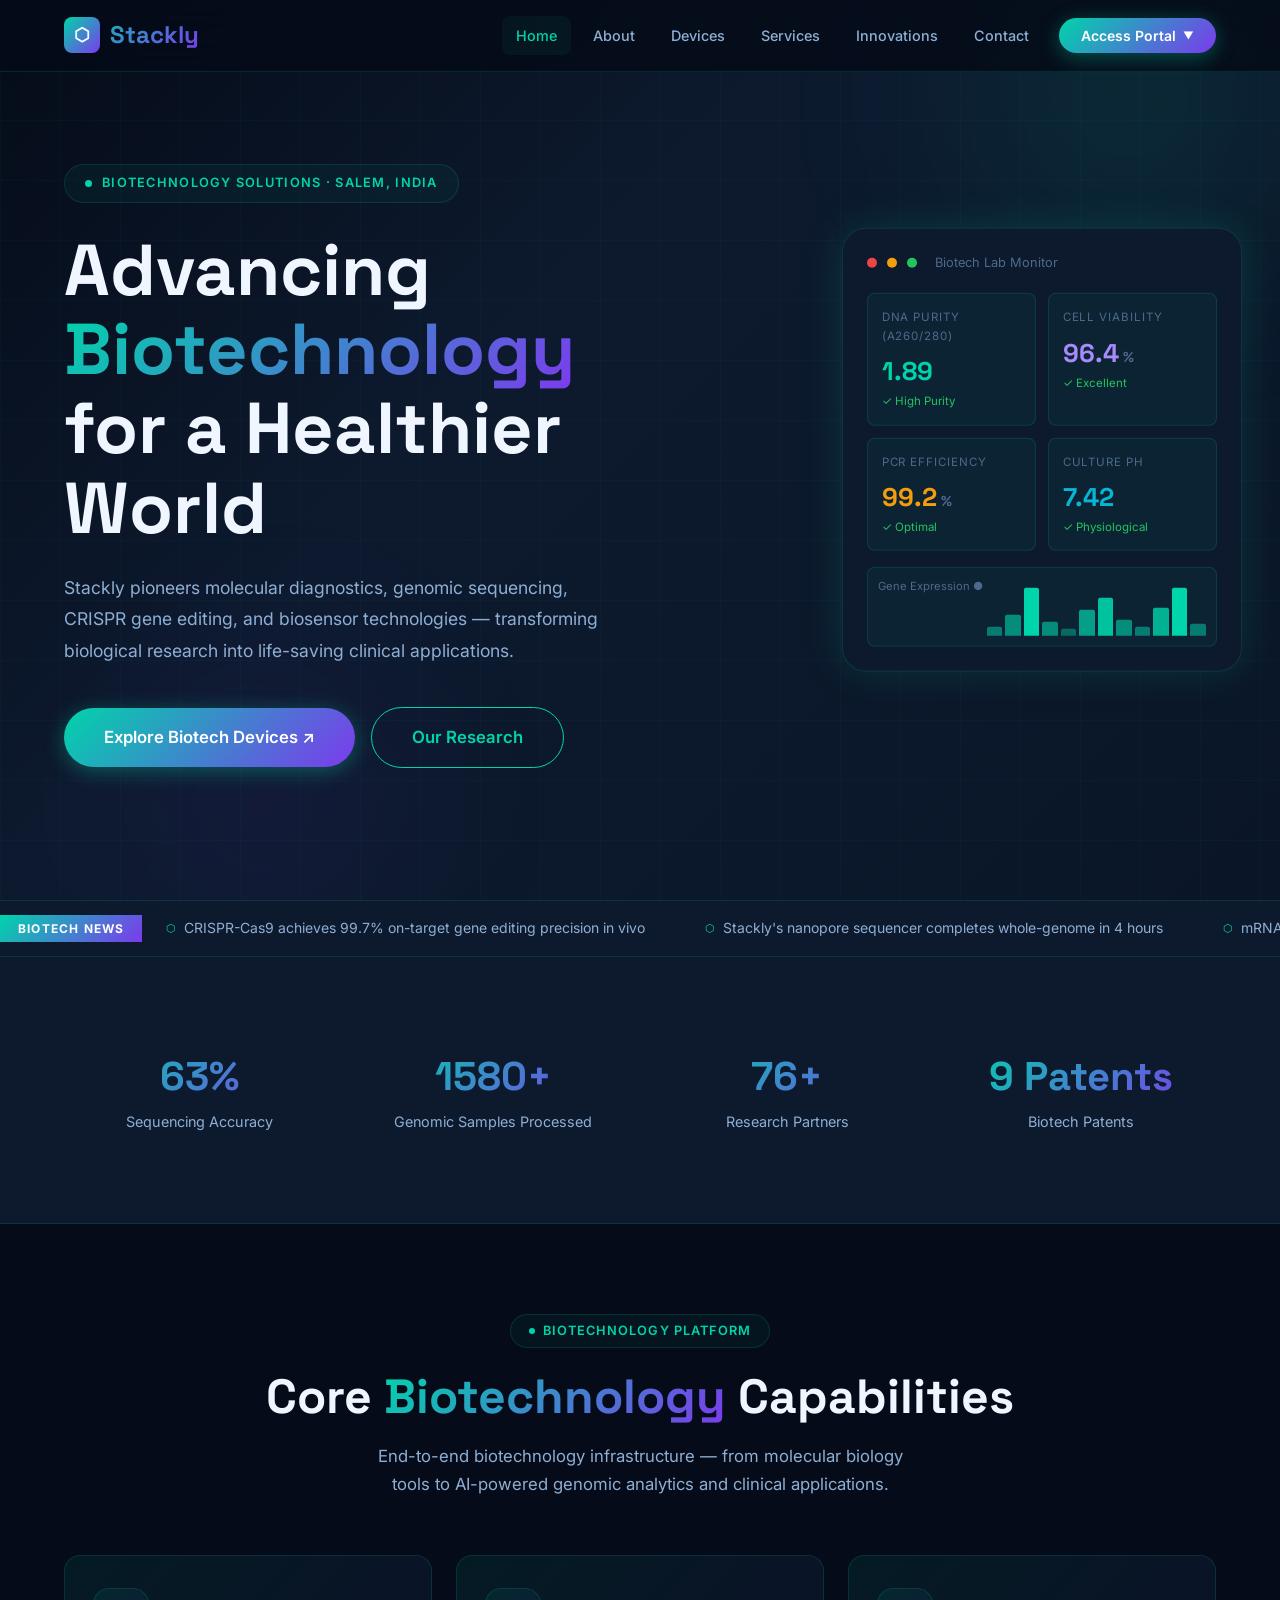
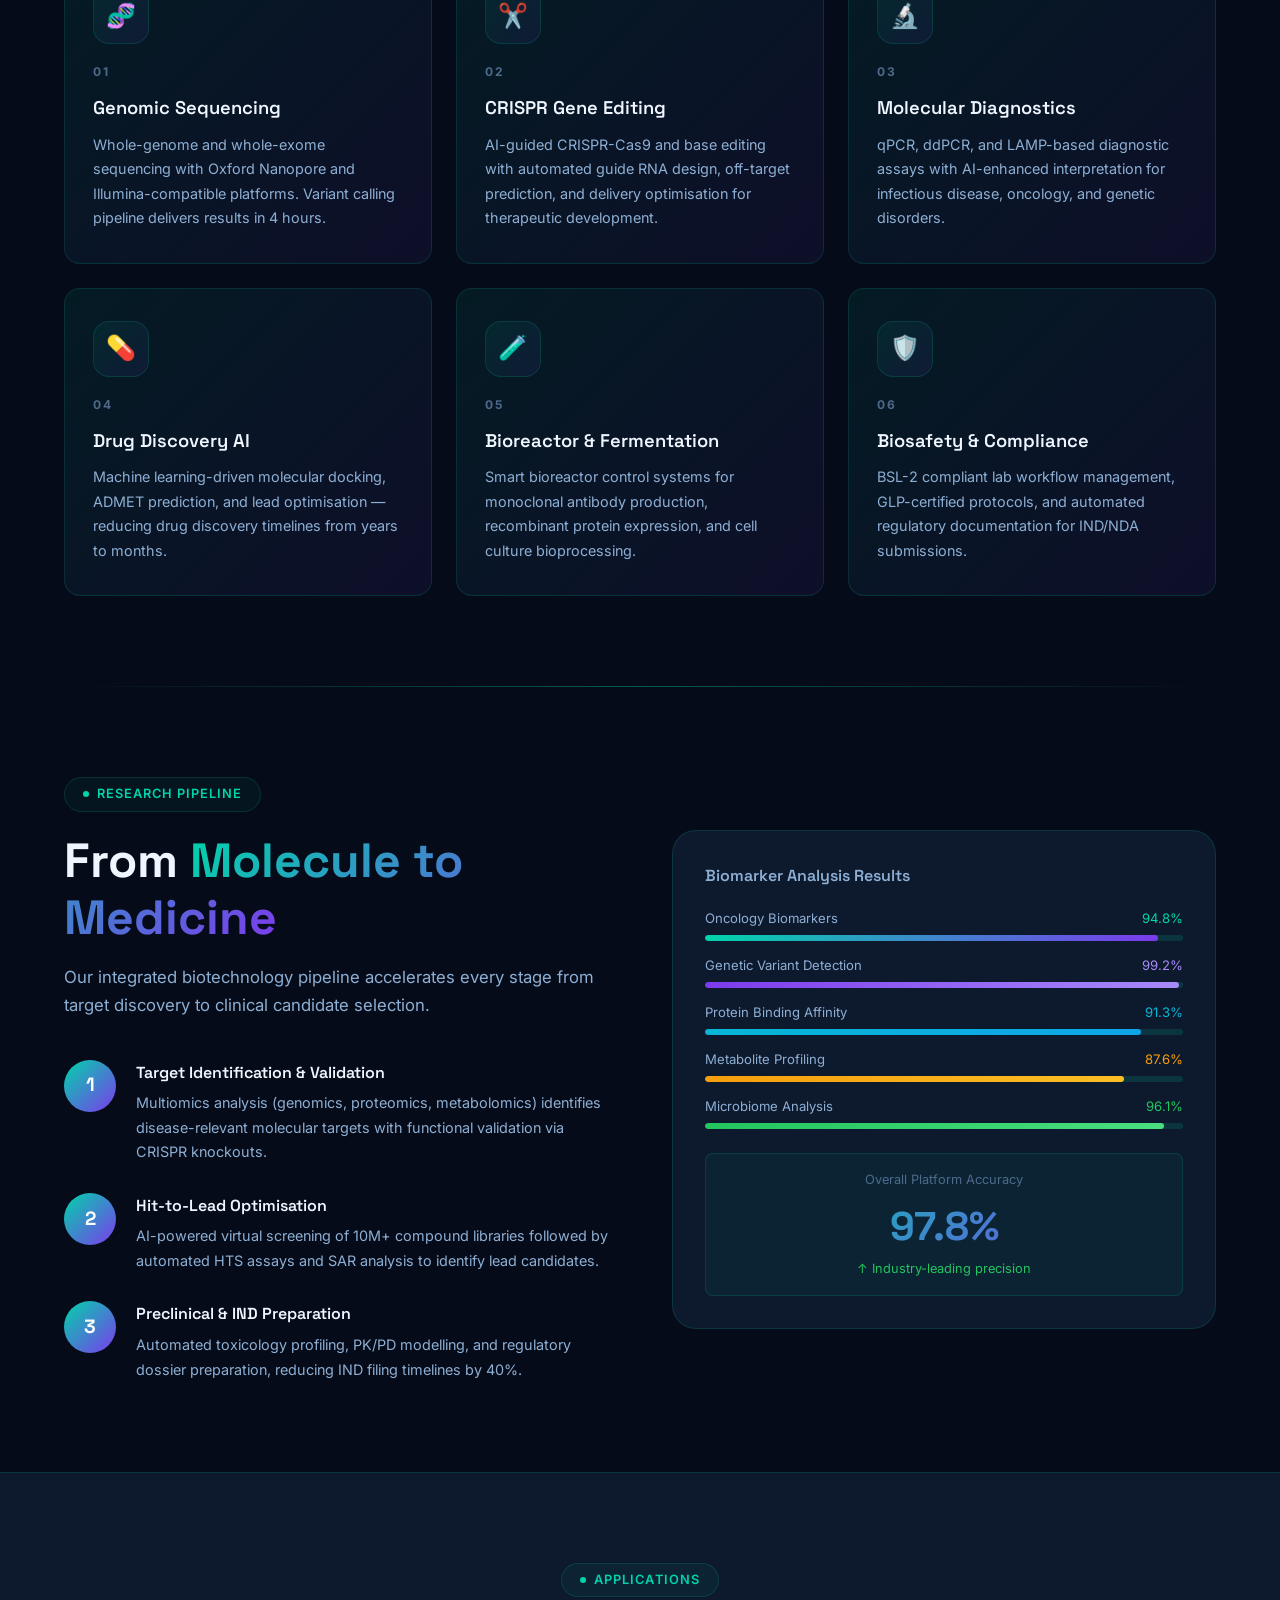
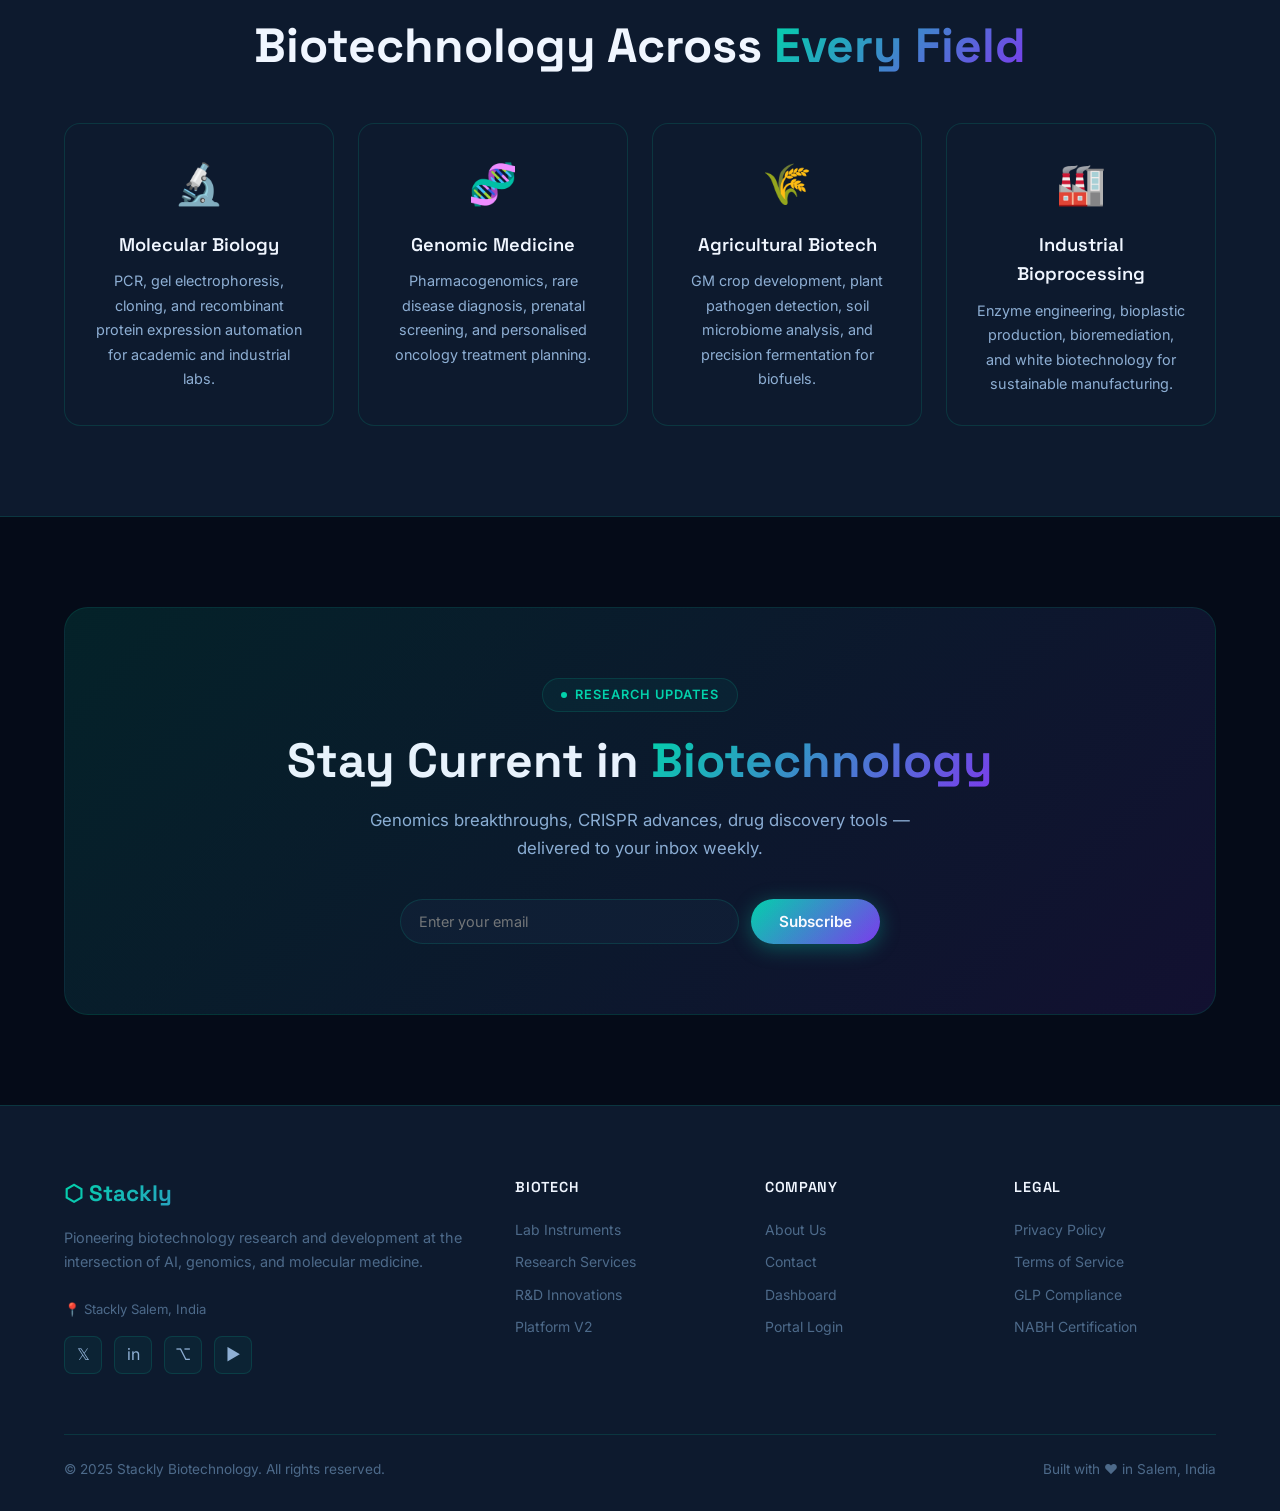
==== index.html @ 339bbd11 "Add files via upload" ====
<!DOCTYPE html>
<html lang="en">
<head>
  <meta charset="UTF-8" />
  <meta name="viewport" content="width=device-width, initial-scale=1.0" />
  <title>Stackly — Biotechnology Innovation Platform</title>
  <meta name="description" content="Stackly delivers cutting-edge biotechnology solutions for molecular diagnostics, genomics, drug discovery, and clinical life sciences research." />
  <link rel="stylesheet" href="css/style.css" />
  <link rel="stylesheet" href="css/responsive.css" />
</head>
<body>

<!-- Preloader -->
<div id="preloader">
  <div class="preloader-inner">
    <div class="preloader-logo">⬡ Stackly</div>
    <div class="preloader-bar"><div class="preloader-bar-fill"></div></div>
  </div>
</div>

<!-- Navbar -->
<nav class="navbar">
  <a href="index.html" class="navbar-brand">
    <div class="brand-icon">⬡</div>Stackly
  </a>
  <div class="navbar-links">
    <a href="index.html" class="active">Home</a>
    <a href="about.html">About</a>
    <a href="devices.html">Devices</a>
    <a href="services.html">Services</a>
    <a href="innovations.html">Innovations</a>
    <a href="contact.html">Contact</a>
    <!-- Access Dropdown -->
    <div class="nav-dropdown" id="navDropdown">
      <button class="nav-dropdown-trigger" id="dropdownTrigger">
        Access Portal <span class="caret">▼</span>
      </button>
      <div class="nav-dropdown-menu">
        <a href="dashboard.html"><span class="menu-icon">📊</span> Dashboard</a>
        <div class="menu-divider"></div>
        <a href="login.html?type=admission"><span class="menu-icon">🏥</span> Admission</a>
        <a href="login.html?type=customer"><span class="menu-icon">👤</span> Customer</a>
      </div>
    </div>
  </div>
  <button class="navbar-mobile-toggle" id="mobileToggle" aria-label="Toggle menu">
    <span></span><span></span><span></span>
  </button>
</nav>

<!-- Mobile Nav -->
<div class="navbar-mobile" id="mobileNav">
  <a href="index.html">Home</a>
  <a href="about.html">About</a>
  <a href="devices.html">Devices</a>
  <a href="services.html">Services</a>
  <a href="innovations.html">Innovations</a>
  <a href="contact.html">Contact</a>
  <div class="mobile-access-section">
    <div class="mobile-access-label">Login</div>
    <a href="login.html?type=admin">🛡️ Admin</a>
    <a href="login.html?type=customer">👤 Customer</a>
  </div>
</div>

<!-- HERO -->
<section class="hero" id="home">
  <div class="hero-bg-grid"></div>
  <div class="hero-orb hero-orb-1"></div>
  <div class="hero-orb hero-orb-2"></div>

  <div class="hero-content">
    <div class="hero-label">
      <span class="dot"></span>
      Biotechnology Solutions · Salem, India
    </div>
    <h1 class="hero-title">
      Advancing <span class="gradient-text">Biotechnology</span><br>for a Healthier World
    </h1>
    <p class="hero-desc">
      Stackly pioneers molecular diagnostics, genomic sequencing, CRISPR gene editing, and biosensor technologies — transforming biological research into life-saving clinical applications.
    </p>
    <div class="hero-actions">
      <a href="devices.html" class="btn btn-primary btn-lg">Explore Biotech Devices ↗</a>
      <a href="about.html" class="btn btn-outline btn-lg">Our Research</a>
    </div>
  </div>

  <!-- Hero visual -->
  <div class="hero-visual" style="background:var(--bg-card);border:1px solid var(--border);border-radius:var(--radius-lg);padding:24px;box-shadow:var(--shadow-glow);">
    <div style="display:flex;align-items:center;gap:10px;margin-bottom:20px;">
      <div style="width:10px;height:10px;border-radius:50%;background:#ef4444;"></div>
      <div style="width:10px;height:10px;border-radius:50%;background:var(--accent2);"></div>
      <div style="width:10px;height:10px;border-radius:50%;background:#22c55e;"></div>
      <span style="font-size:0.8rem;color:var(--text-muted);margin-left:8px;">Biotech Lab Monitor</span>
    </div>
    <div style="display:grid;grid-template-columns:1fr 1fr;gap:12px;margin-bottom:16px;">
      <div style="background:var(--bg-glass2);border:1px solid var(--border);border-radius:var(--radius-sm);padding:14px;">
        <div style="font-size:0.72rem;color:var(--text-muted);text-transform:uppercase;letter-spacing:.08em;margin-bottom:6px;">DNA Purity (A260/280)</div>
        <div style="font-size:1.6rem;font-weight:700;color:var(--primary);font-family:var(--font-heading);">1.89</div>
        <div style="font-size:0.72rem;color:#22c55e;">✓ High Purity</div>
      </div>
      <div style="background:var(--bg-glass2);border:1px solid var(--border);border-radius:var(--radius-sm);padding:14px;">
        <div style="font-size:0.72rem;color:var(--text-muted);text-transform:uppercase;letter-spacing:.08em;margin-bottom:6px;">Cell Viability</div>
        <div style="font-size:1.6rem;font-weight:700;color:var(--secondary-light);font-family:var(--font-heading);">96.4<span style="font-size:.9rem;color:var(--text-muted)"> %</span></div>
        <div style="font-size:0.72rem;color:#22c55e;">✓ Excellent</div>
      </div>
      <div style="background:var(--bg-glass2);border:1px solid var(--border);border-radius:var(--radius-sm);padding:14px;">
        <div style="font-size:0.72rem;color:var(--text-muted);text-transform:uppercase;letter-spacing:.08em;margin-bottom:6px;">PCR Efficiency</div>
        <div style="font-size:1.6rem;font-weight:700;color:var(--accent2);font-family:var(--font-heading);">99.2<span style="font-size:.9rem;color:var(--text-muted)"> %</span></div>
        <div style="font-size:0.72rem;color:#22c55e;">✓ Optimal</div>
      </div>
      <div style="background:var(--bg-glass2);border:1px solid var(--border);border-radius:var(--radius-sm);padding:14px;">
        <div style="font-size:0.72rem;color:var(--text-muted);text-transform:uppercase;letter-spacing:.08em;margin-bottom:6px;">Culture pH</div>
        <div style="font-size:1.6rem;font-weight:700;color:var(--accent);font-family:var(--font-heading);">7.42</div>
        <div style="font-size:0.72rem;color:#22c55e;">✓ Physiological</div>
      </div>
    </div>
    <div style="height:80px;background:var(--bg-glass2);border:1px solid var(--border);border-radius:var(--radius-sm);padding:10px;display:flex;align-items:flex-end;gap:4px;overflow:hidden;">
      <div style="font-size:0.7rem;color:var(--text-muted);align-self:flex-start;white-space:nowrap;">Gene Expression ●</div>
      <div style="flex:1;display:flex;align-items:flex-end;gap:3px;height:48px;">
        <div style="flex:1;height:20%;background:var(--primary);opacity:.5;border-radius:2px 2px 0 0;"></div>
        <div style="flex:1;height:45%;background:var(--primary);opacity:.6;border-radius:2px 2px 0 0;"></div>
        <div style="flex:1;height:100%;background:var(--primary);border-radius:2px 2px 0 0;"></div>
        <div style="flex:1;height:30%;background:var(--primary);opacity:.6;border-radius:2px 2px 0 0;"></div>
        <div style="flex:1;height:15%;background:var(--primary);opacity:.4;border-radius:2px 2px 0 0;"></div>
        <div style="flex:1;height:55%;background:var(--primary);opacity:.7;border-radius:2px 2px 0 0;"></div>
        <div style="flex:1;height:80%;background:var(--primary);opacity:.9;border-radius:2px 2px 0 0;"></div>
        <div style="flex:1;height:35%;background:var(--primary);opacity:.6;border-radius:2px 2px 0 0;"></div>
        <div style="flex:1;height:20%;background:var(--primary);opacity:.5;border-radius:2px 2px 0 0;"></div>
        <div style="flex:1;height:60%;background:var(--primary);opacity:.8;border-radius:2px 2px 0 0;"></div>
        <div style="flex:1;height:100%;background:var(--primary);border-radius:2px 2px 0 0;"></div>
        <div style="flex:1;height:25%;background:var(--primary);opacity:.5;border-radius:2px 2px 0 0;"></div>
      </div>
    </div>
  </div>
</section>

<!-- TICKER -->
<div class="ticker-wrap">
  <div class="ticker-label">Biotech News</div>
  <div style="overflow:hidden;flex:1;">
    <div class="ticker-track">
      <span class="ticker-item">CRISPR-Cas9 achieves 99.7% on-target gene editing precision in vivo</span>
      <span class="ticker-item">Stackly's nanopore sequencer completes whole-genome in 4 hours</span>
      <span class="ticker-item">mRNA Lipid Nanoparticle delivery system achieves 95% transfection efficiency</span>
      <span class="ticker-item">Next-gen biosensor detects cancer biomarkers at femtomolar sensitivity</span>
      <span class="ticker-item">Synthetic biology platform engineers insulin-producing cells for T1 diabetes</span>
      <span class="ticker-item">Monoclonal antibody production yield improved 3× via AI fermentation control</span>
      <span class="ticker-item">CRISPR-Cas9 achieves 99.7% on-target gene editing precision in vivo</span>
      <span class="ticker-item">Stackly's nanopore sequencer completes whole-genome in 4 hours</span>
      <span class="ticker-item">mRNA Lipid Nanoparticle delivery system achieves 95% transfection efficiency</span>
      <span class="ticker-item">Next-gen biosensor detects cancer biomarkers at femtomolar sensitivity</span>
      <span class="ticker-item">Synthetic biology platform engineers insulin-producing cells for T1 diabetes</span>
      <span class="ticker-item">Monoclonal antibody production yield improved 3× via AI fermentation control</span>
    </div>
  </div>
</div>

<!-- STATS -->
<section class="section-sm" style="background:var(--bg-card);border-bottom:1px solid var(--border);">
  <div class="container">
    <div class="grid-4">
      <div class="stat-block reveal">
        <span class="stat-value" data-target="99" data-suffix="%">0%</span>
        <span class="stat-label">Sequencing Accuracy</span>
      </div>
      <div class="stat-block reveal reveal-delay-1">
        <span class="stat-value" data-target="2500" data-suffix="+">0+</span>
        <span class="stat-label">Genomic Samples Processed</span>
      </div>
      <div class="stat-block reveal reveal-delay-2">
        <span class="stat-value" data-target="120" data-suffix="+">0+</span>
        <span class="stat-label">Research Partners</span>
      </div>
      <div class="stat-block reveal reveal-delay-3">
        <span class="stat-value" data-target="15" data-suffix=" Patents">0</span>
        <span class="stat-label">Biotech Patents</span>
      </div>
    </div>
  </div>
</section>

<!-- FEATURES -->
<section class="section" id="features">
  <div class="container">
    <div class="text-center reveal">
      <div class="section-tag">Biotechnology Platform</div>
      <h2 class="section-title">Core <span>Biotechnology</span> Capabilities</h2>
      <p class="section-subtitle">End-to-end biotechnology infrastructure — from molecular biology tools to AI-powered genomic analytics and clinical applications.</p>
    </div>

    <div class="grid-3" style="margin-top:56px;">
      <div class="feature-card reveal">
        <div class="card-icon">🧬</div>
        <div class="feature-card-num">01</div>
        <h3 class="card-title">Genomic Sequencing</h3>
        <p class="card-text">Whole-genome and whole-exome sequencing with Oxford Nanopore and Illumina-compatible platforms. Variant calling pipeline delivers results in 4 hours.</p>
      </div>
      <div class="feature-card reveal reveal-delay-1">
        <div class="card-icon">✂️</div>
        <div class="feature-card-num">02</div>
        <h3 class="card-title">CRISPR Gene Editing</h3>
        <p class="card-text">AI-guided CRISPR-Cas9 and base editing with automated guide RNA design, off-target prediction, and delivery optimisation for therapeutic development.</p>
      </div>
      <div class="feature-card reveal reveal-delay-2">
        <div class="card-icon">🔬</div>
        <div class="feature-card-num">03</div>
        <h3 class="card-title">Molecular Diagnostics</h3>
        <p class="card-text">qPCR, ddPCR, and LAMP-based diagnostic assays with AI-enhanced interpretation for infectious disease, oncology, and genetic disorders.</p>
      </div>
      <div class="feature-card reveal reveal-delay-1">
        <div class="card-icon">💊</div>
        <div class="feature-card-num">04</div>
        <h3 class="card-title">Drug Discovery AI</h3>
        <p class="card-text">Machine learning-driven molecular docking, ADMET prediction, and lead optimisation — reducing drug discovery timelines from years to months.</p>
      </div>
      <div class="feature-card reveal reveal-delay-2">
        <div class="card-icon">🧪</div>
        <div class="feature-card-num">05</div>
        <h3 class="card-title">Bioreactor & Fermentation</h3>
        <p class="card-text">Smart bioreactor control systems for monoclonal antibody production, recombinant protein expression, and cell culture bioprocessing.</p>
      </div>
      <div class="feature-card reveal reveal-delay-3">
        <div class="card-icon">🛡️</div>
        <div class="feature-card-num">06</div>
        <h3 class="card-title">Biosafety & Compliance</h3>
        <p class="card-text">BSL-2 compliant lab workflow management, GLP-certified protocols, and automated regulatory documentation for IND/NDA submissions.</p>
      </div>
    </div>
  </div>
</section>

<div class="divider-gradient"></div>

<!-- HOW IT WORKS -->
<section class="section" id="how-it-works">
  <div class="container">
    <div class="grid-2" style="gap:64px;">
      <div class="reveal">
        <div class="section-tag">Research Pipeline</div>
        <h2 class="section-title">From <span>Molecule to Medicine</span></h2>
        <p class="section-subtitle">Our integrated biotechnology pipeline accelerates every stage from target discovery to clinical candidate selection.</p>

        <div style="margin-top:40px;display:flex;flex-direction:column;gap:28px;">
          <div style="display:flex;gap:20px;align-items:flex-start;">
            <div class="step-number">1</div>
            <div>
              <h4 style="font-family:var(--font-heading);font-size:1rem;font-weight:600;margin-bottom:6px;">Target Identification &amp; Validation</h4>
              <p style="font-size:0.9rem;color:var(--text-secondary);line-height:1.7;">Multiomics analysis (genomics, proteomics, metabolomics) identifies disease-relevant molecular targets with functional validation via CRISPR knockouts.</p>
            </div>
          </div>
          <div style="display:flex;gap:20px;align-items:flex-start;">
            <div class="step-number">2</div>
            <div>
              <h4 style="font-family:var(--font-heading);font-size:1rem;font-weight:600;margin-bottom:6px;">Hit-to-Lead Optimisation</h4>
              <p style="font-size:0.9rem;color:var(--text-secondary);line-height:1.7;">AI-powered virtual screening of 10M+ compound libraries followed by automated HTS assays and SAR analysis to identify lead candidates.</p>
            </div>
          </div>
          <div style="display:flex;gap:20px;align-items:flex-start;">
            <div class="step-number">3</div>
            <div>
              <h4 style="font-family:var(--font-heading);font-size:1rem;font-weight:600;margin-bottom:6px;">Preclinical &amp; IND Preparation</h4>
              <p style="font-size:0.9rem;color:var(--text-secondary);line-height:1.7;">Automated toxicology profiling, PK/PD modelling, and regulatory dossier preparation, reducing IND filing timelines by 40%.</p>
            </div>
          </div>
        </div>
      </div>

      <div class="reveal reveal-delay-2" style="background:var(--bg-card);border:1px solid var(--border);border-radius:var(--radius-lg);padding:32px;">
        <h4 style="font-family:var(--font-heading);font-size:1rem;font-weight:600;margin-bottom:20px;color:var(--text-secondary);">Biomarker Analysis Results</h4>
        <div style="display:flex;flex-direction:column;gap:14px;">
          <div>
            <div style="display:flex;justify-content:space-between;font-size:0.82rem;color:var(--text-secondary);margin-bottom:6px;"><span>Oncology Biomarkers</span><span style="color:var(--primary);">94.8%</span></div>
            <div style="height:6px;background:var(--border);border-radius:3px;overflow:hidden;"><div style="height:100%;width:94.8%;background:var(--gradient-primary);border-radius:3px;"></div></div>
          </div>
          <div>
            <div style="display:flex;justify-content:space-between;font-size:0.82rem;color:var(--text-secondary);margin-bottom:6px;"><span>Genetic Variant Detection</span><span style="color:var(--secondary-light);">99.2%</span></div>
            <div style="height:6px;background:var(--border);border-radius:3px;overflow:hidden;"><div style="height:100%;width:99.2%;background:linear-gradient(135deg,#7c3aed,#a78bfa);border-radius:3px;"></div></div>
          </div>
          <div>
            <div style="display:flex;justify-content:space-between;font-size:0.82rem;color:var(--text-secondary);margin-bottom:6px;"><span>Protein Binding Affinity</span><span style="color:var(--accent);">91.3%</span></div>
            <div style="height:6px;background:var(--border);border-radius:3px;overflow:hidden;"><div style="height:100%;width:91.3%;background:linear-gradient(135deg,#06b6d4,#0ea5e9);border-radius:3px;"></div></div>
          </div>
          <div>
            <div style="display:flex;justify-content:space-between;font-size:0.82rem;color:var(--text-secondary);margin-bottom:6px;"><span>Metabolite Profiling</span><span style="color:var(--accent2);">87.6%</span></div>
            <div style="height:6px;background:var(--border);border-radius:3px;overflow:hidden;"><div style="height:100%;width:87.6%;background:linear-gradient(135deg,#f59e0b,#fbbf24);border-radius:3px;"></div></div>
          </div>
          <div>
            <div style="display:flex;justify-content:space-between;font-size:0.82rem;color:var(--text-secondary);margin-bottom:6px;"><span>Microbiome Analysis</span><span style="color:#22c55e;">96.1%</span></div>
            <div style="height:6px;background:var(--border);border-radius:3px;overflow:hidden;"><div style="height:100%;width:96.1%;background:linear-gradient(135deg,#22c55e,#4ade80);border-radius:3px;"></div></div>
          </div>
        </div>
        <div style="margin-top:24px;padding:16px;background:var(--bg-glass2);border:1px solid var(--border);border-radius:var(--radius-sm);text-align:center;">
          <div style="font-size:0.8rem;color:var(--text-muted);margin-bottom:4px;">Overall Platform Accuracy</div>
          <div style="font-size:2.5rem;font-weight:800;font-family:var(--font-heading);background:var(--gradient-primary);-webkit-background-clip:text;-webkit-text-fill-color:transparent;background-clip:text;">97.8%</div>
          <div style="font-size:0.8rem;color:#22c55e;">↑ Industry-leading precision</div>
        </div>
      </div>
    </div>
  </div>
</section>

<!-- APPLICATION AREAS -->
<section class="section" style="background:var(--bg-card);border-top:1px solid var(--border);border-bottom:1px solid var(--border);">
  <div class="container">
    <div class="text-center reveal">
      <div class="section-tag">Applications</div>
      <h2 class="section-title">Biotechnology Across <span>Every Field</span></h2>
    </div>
    <div class="grid-4" style="margin-top:48px;">
      <div class="card reveal" style="text-align:center;">
        <div style="font-size:2.5rem;margin-bottom:14px;">🔬</div>
        <h3 class="card-title">Molecular Biology</h3>
        <p class="card-text">PCR, gel electrophoresis, cloning, and recombinant protein expression automation for academic and industrial labs.</p>
      </div>
      <div class="card reveal reveal-delay-1" style="text-align:center;">
        <div style="font-size:2.5rem;margin-bottom:14px;">🧬</div>
        <h3 class="card-title">Genomic Medicine</h3>
        <p class="card-text">Pharmacogenomics, rare disease diagnosis, prenatal screening, and personalised oncology treatment planning.</p>
      </div>
      <div class="card reveal reveal-delay-2" style="text-align:center;">
        <div style="font-size:2.5rem;margin-bottom:14px;">🌾</div>
        <h3 class="card-title">Agricultural Biotech</h3>
        <p class="card-text">GM crop development, plant pathogen detection, soil microbiome analysis, and precision fermentation for biofuels.</p>
      </div>
      <div class="card reveal reveal-delay-3" style="text-align:center;">
        <div style="font-size:2.5rem;margin-bottom:14px;">🏭</div>
        <h3 class="card-title">Industrial Bioprocessing</h3>
        <p class="card-text">Enzyme engineering, bioplastic production, bioremediation, and white biotechnology for sustainable manufacturing.</p>
      </div>
    </div>
  </div>
</section>

<!-- NEWSLETTER -->
<section class="section">
  <div class="container">
    <div class="cta-banner reveal">
      <div class="section-tag" style="margin:0 auto 20px;">Research Updates</div>
      <h2 class="section-title">Stay Current in <span>Biotechnology</span></h2>
      <p class="section-subtitle" style="margin:0 auto 36px;">Genomics breakthroughs, CRISPR advances, drug discovery tools — delivered to your inbox weekly.</p>
      <form style="display:flex;gap:12px;max-width:480px;margin:0 auto;flex-wrap:wrap;" onsubmit="event.preventDefault();this.querySelector('input').value='';this.querySelector('button').textContent='Subscribed ✓';">
        <input type="email" placeholder="Enter your email" required
          style="flex:1;min-width:220px;padding:13px 18px;background:var(--bg-card);border:1px solid var(--border);border-radius:var(--radius-pill);color:var(--text-primary);font-size:0.9rem;outline:none;" />
        <button type="submit" class="btn btn-primary">Subscribe</button>
      </form>
    </div>
  </div>
</section>

<!-- FOOTER -->
<footer>
  <div class="container-wide">
    <div class="footer-grid">
      <div>
        <div class="footer-brand">⬡ Stackly</div>
        <p class="footer-desc">Pioneering biotechnology research and development at the intersection of AI, genomics, and molecular medicine.</p>
        <p style="font-size:0.82rem;color:var(--text-muted);margin-bottom:16px;">📍 Stackly Salem, India</p>
        <div class="footer-socials">
          <div class="footer-social-btn" title="Twitter">𝕏</div>
          <div class="footer-social-btn" title="LinkedIn">in</div>
          <div class="footer-social-btn" title="GitHub">⌥</div>
          <div class="footer-social-btn" title="YouTube">▶</div>
        </div>
      </div>
      <div>
        <div class="footer-col-title">Biotech</div>
        <div class="footer-links">
          <a href="devices.html">Lab Instruments</a>
          <a href="services.html">Research Services</a>
          <a href="innovations.html">R&amp;D Innovations</a>
          <a href="home2.html">Platform V2</a>
        </div>
      </div>
      <div>
        <div class="footer-col-title">Company</div>
        <div class="footer-links">
          <a href="about.html">About Us</a>
          <a href="contact.html">Contact</a>
          <a href="dashboard.html">Dashboard</a>
          <a href="login.html">Portal Login</a>
        </div>
      </div>
      <div>
        <div class="footer-col-title">Legal</div>
        <div class="footer-links">
          <a href="404.html">Privacy Policy</a>
          <a href="404.html">Terms of Service</a>
          <a href="404.html">GLP Compliance</a>
          <a href="404.html">NABH Certification</a>
        </div>
      </div>
    </div>
    <div class="footer-bottom">
      <span>© 2025 Stackly Biotechnology. All rights reserved.</span>
      <span>Built with ♥ in Salem, India</span>
    </div>
  </div>
</footer>

<button id="scrollTop" aria-label="Scroll to top">↑</button>
<script src="js/main.js"></script>
<script>
  // Dropdown toggle on click for touch devices
  const dropdownTrigger = document.getElementById('dropdownTrigger');
  const navDropdown = document.getElementById('navDropdown');
  if (dropdownTrigger) {
    dropdownTrigger.addEventListener('click', (e) => {
      e.stopPropagation();
      navDropdown.classList.toggle('open');
    });
    document.addEventListener('click', () => navDropdown.classList.remove('open'));
  }
</script>
</body>
</html>
---- css/style.css ----
/* =========================================================
   BioTech - Stackly  — Global Stylesheet
   ========================================================= */

@import url('https://fonts.googleapis.com/css2?family=Inter:wght@300;400;500;600;700;800;900&family=Space+Grotesk:wght@300;400;500;600;700&display=swap');

/* ── CSS Variables ─────────────────────────────────────── */
:root {
  --primary: #00d4aa;
  --primary-dark: #00a88a;
  --primary-light: #00ffd0;
  --secondary: #7c3aed;
  --secondary-light: #a78bfa;
  --accent: #06b6d4;
  --accent2: #f59e0b;

  --bg-dark: #050b18;
  --bg-card: #0d1a2e;
  --bg-glass: rgba(13,26,46,0.7);
  --bg-glass2: rgba(0,212,170,0.05);

  --text-primary: #f0f6ff;
  --text-secondary: #8eafd4;
  --text-muted: #4d6a8a;

  --border: rgba(0,212,170,0.15);
  --border2: rgba(124,58,237,0.2);

  --gradient-hero: linear-gradient(135deg, #050b18 0%, #0d1a2e 40%, #0a1628 100%);
  --gradient-primary: linear-gradient(135deg, #00d4aa, #7c3aed);
  --gradient-card: linear-gradient(135deg, rgba(0,212,170,0.08), rgba(124,58,237,0.08));

  --shadow-glow: 0 0 40px rgba(0,212,170,0.15);
  --shadow-card: 0 8px 32px rgba(0,0,0,0.4);
  --shadow-btn: 0 4px 20px rgba(0,212,170,0.35);

  --radius: 16px;
  --radius-sm: 8px;
  --radius-lg: 24px;
  --radius-pill: 50px;

  --transition: all 0.3s cubic-bezier(0.4,0,0.2,1);
  --transition-slow: all 0.6s cubic-bezier(0.4,0,0.2,1);

  --nav-height: 72px;
  --font-main: 'Inter', sans-serif;
  --font-heading: 'Space Grotesk', sans-serif;
}

/* ── Reset & Base ─────────────────────────────────────── */
*, *::before, *::after { box-sizing: border-box; margin: 0; padding: 0; }

html { scroll-behavior: smooth; font-size: 16px; }

body {
  font-family: var(--font-main);
  background-color: var(--bg-dark);
  color: var(--text-primary);
  line-height: 1.6;
  overflow-x: hidden;
  -webkit-font-smoothing: antialiased;
}

a { text-decoration: none; color: inherit; }
img { max-width: 100%; display: block; }
ul { list-style: none; }
button { cursor: pointer; font-family: inherit; }
input, textarea, select { font-family: inherit; }

/* ── Preloader ──────────────────────────────────────── */
#preloader {
  position: fixed; inset: 0;
  background: var(--bg-dark);
  display: flex; align-items: center; justify-content: center;
  z-index: 9999;
  transition: opacity 0.5s ease, visibility 0.5s ease;
}
#preloader.hidden { opacity: 0; visibility: hidden; }

.preloader-inner {
  display: flex; flex-direction: column; align-items: center; gap: 20px;
}
.preloader-logo {
  font-family: var(--font-heading);
  font-size: 2rem; font-weight: 700;
  background: var(--gradient-primary);
  -webkit-background-clip: text; -webkit-text-fill-color: transparent;
  background-clip: text;
}
.preloader-bar {
  width: 200px; height: 3px;
  background: var(--border);
  border-radius: 99px; overflow: hidden;
}
.preloader-bar-fill {
  height: 100%;
  background: var(--gradient-primary);
  border-radius: 99px;
  animation: preload 1.5s ease-in-out forwards;
}
@keyframes preload {
  0% { width: 0%; }
  100% { width: 100%; }
}

/* ── Navigation ─────────────────────────────────────── */
.navbar {
  position: fixed; top: 0; left: 0; right: 0;
  height: var(--nav-height);
  display: flex; align-items: center;
  padding: 0 5%;
  background: rgba(5,11,24,0.85);
  backdrop-filter: blur(20px);
  -webkit-backdrop-filter: blur(20px);
  border-bottom: 1px solid var(--border);
  z-index: 1000;
  transition: var(--transition);
}
.navbar.scrolled {
  background: rgba(5,11,24,0.95);
  box-shadow: var(--shadow-glow);
}

.navbar-brand {
  font-family: var(--font-heading);
  font-size: 1.5rem; font-weight: 700;
  background: var(--gradient-primary);
  -webkit-background-clip: text; -webkit-text-fill-color: transparent;
  background-clip: text;
  margin-right: auto;
  display: flex; align-items: center; gap: 10px;
  white-space: nowrap;
}
.navbar-brand .brand-icon {
  width: 36px; height: 36px;
  background: var(--gradient-primary);
  border-radius: var(--radius-sm);
  display: flex; align-items: center; justify-content: center;
  font-size: 18px;
  -webkit-text-fill-color: initial; color: #fff;
  flex-shrink: 0;
}

.navbar-links {
  display: flex; align-items: center; gap: 8px;
}
.navbar-links a {
  padding: 8px 14px;
  font-size: 0.9rem; font-weight: 500;
  color: var(--text-secondary);
  border-radius: var(--radius-sm);
  transition: var(--transition);
  white-space: nowrap;
}
.navbar-links a:hover,
.navbar-links a.active {
  color: var(--primary);
  background: var(--bg-glass2);
}

.btn-nav-login {
  padding: 9px 22px;
  background: var(--gradient-primary);
  color: #fff !important;
  border-radius: var(--radius-pill);
  font-weight: 600;
  font-size: 0.875rem;
  margin-left: 8px;
  transition: var(--transition);
  box-shadow: var(--shadow-btn);
}
.btn-nav-login:hover {
  transform: translateY(-2px);
  box-shadow: 0 8px 30px rgba(0,212,170,0.5);
}

/* ── Nav Dropdown (Access Portal) ─────────────────── */
.nav-dropdown {
  position: relative;
  margin-left: 8px;
}
.nav-dropdown-trigger {
  display: inline-flex; align-items: center; gap: 7px;
  padding: 9px 22px;
  background: var(--gradient-primary);
  color: #fff;
  border: none;
  border-radius: var(--radius-pill);
  font-weight: 600;
  font-size: 0.875rem;
  cursor: pointer;
  transition: var(--transition);
  box-shadow: var(--shadow-btn);
  font-family: var(--font-main);
  white-space: nowrap;
}
.nav-dropdown-trigger:hover {
  transform: translateY(-2px);
  box-shadow: 0 8px 30px rgba(0,212,170,0.5);
}
.nav-dropdown-trigger .caret {
  font-size: 0.65rem;
  transition: transform 0.25s ease;
  display: inline-block;
}
.nav-dropdown:hover .caret,
.nav-dropdown.open .caret { transform: rotate(180deg); }

.nav-dropdown-menu {
  position: absolute;
  top: calc(100% + 10px);
  right: 0;
  min-width: 190px;
  background: var(--bg-card);
  border: 1px solid var(--border);
  border-radius: var(--radius);
  padding: 8px;
  box-shadow: 0 16px 48px rgba(0,0,0,0.5);
  opacity: 0;
  visibility: hidden;
  transform: translateY(-8px);
  transition: opacity 0.25s ease, transform 0.25s ease, visibility 0.25s;
  z-index: 2000;
}
.nav-dropdown:hover .nav-dropdown-menu,
.nav-dropdown.open .nav-dropdown-menu {
  opacity: 1;
  visibility: visible;
  transform: translateY(0);
}
.nav-dropdown-menu a {
  display: flex; align-items: center; gap: 10px;
  padding: 11px 14px;
  border-radius: var(--radius-sm);
  font-size: 0.875rem; font-weight: 500;
  color: var(--text-secondary);
  transition: var(--transition);
  text-decoration: none;
}
.nav-dropdown-menu a:hover {
  background: var(--bg-glass2);
  color: var(--primary);
}
.nav-dropdown-menu .menu-icon {
  width: 28px; height: 28px;
  border-radius: 6px;
  background: var(--gradient-card);
  border: 1px solid var(--border);
  display: flex; align-items: center; justify-content: center;
  font-size: 0.85rem;
  flex-shrink: 0;
}
.nav-dropdown-menu .menu-divider {
  height: 1px;
  background: var(--border);
  margin: 6px 0;
}

/* Mobile dropdown items */
.mobile-access-section {
  border-top: 1px solid var(--border);
  margin-top: 8px;
  padding-top: 8px;
}
.mobile-access-label {
  font-size: 0.72rem;
  font-weight: 700;
  letter-spacing: 0.1em;
  text-transform: uppercase;
  color: var(--text-muted);
  padding: 4px 16px 8px;
}

.navbar-mobile-toggle {
  display: none;
  flex-direction: column; gap: 5px;
  background: none; border: none; padding: 8px;
  cursor: pointer;
}
.navbar-mobile-toggle span {
  display: block;
  width: 24px; height: 2px;
  background: var(--text-primary);
  border-radius: 2px;
  transition: var(--transition);
}
.navbar-mobile-toggle.open span:nth-child(1) { transform: translateY(7px) rotate(45deg); }
.navbar-mobile-toggle.open span:nth-child(2) { opacity: 0; }
.navbar-mobile-toggle.open span:nth-child(3) { transform: translateY(-7px) rotate(-45deg); }

.navbar-mobile {
  display: none;
  position: fixed;
  top: var(--nav-height); left: 0; right: 0;
  background: rgba(5,11,24,0.97);
  backdrop-filter: blur(20px);
  padding: 20px 5% 30px;
  border-bottom: 1px solid var(--border);
  z-index: 999;
  flex-direction: column; gap: 4px;
  transform: translateY(-10px);
  opacity: 0;
  transition: var(--transition);
  pointer-events: none;
}
.navbar-mobile.open {
  display: flex;
  transform: translateY(0);
  opacity: 1;
  pointer-events: all;
}
.navbar-mobile a {
  padding: 12px 16px;
  font-size: 1rem; font-weight: 500;
  color: var(--text-secondary);
  border-radius: var(--radius-sm);
  transition: var(--transition);
  border-left: 2px solid transparent;
}
.navbar-mobile a:hover,
.navbar-mobile a.active {
  color: var(--primary);
  background: var(--bg-glass2);
  border-left-color: var(--primary);
}

/* ── Page Wrapper ─────────────────────────────────── */
.page-content { padding-top: var(--nav-height); }

/* ── Section Utilities ────────────────────────────── */
.section { padding: 90px 5%; }
.section-sm { padding: 60px 5%; }
.section-lg { padding: 120px 5%; }

.container { max-width: 1200px; margin: 0 auto; }
.container-wide { max-width: 1400px; margin: 0 auto; }

.section-tag {
  display: inline-flex; align-items: center; gap: 8px;
  background: var(--bg-glass2);
  border: 1px solid var(--border);
  border-radius: var(--radius-pill);
  padding: 6px 18px;
  font-size: 0.8rem; font-weight: 600; letter-spacing: 0.08em;
  color: var(--primary);
  text-transform: uppercase;
  margin-bottom: 20px;
}
.section-tag::before {
  content: '';
  display: block;
  width: 6px; height: 6px;
  background: var(--primary);
  border-radius: 50%;
  animation: pulse 2s ease-in-out infinite;
}
@keyframes pulse {
  0%, 100% { opacity: 1; transform: scale(1); }
  50% { opacity: 0.5; transform: scale(0.8); }
}

.section-title {
  font-family: var(--font-heading);
  font-size: clamp(2rem, 4vw, 3rem);
  font-weight: 700;
  line-height: 1.2;
  color: var(--text-primary);
  margin-bottom: 16px;
}
.section-title span {
  background: var(--gradient-primary);
  -webkit-background-clip: text; -webkit-text-fill-color: transparent;
  background-clip: text;
}
.section-subtitle {
  font-size: 1.05rem;
  color: var(--text-secondary);
  max-width: 540px;
  line-height: 1.7;
}
.text-center { text-align: center; }
.text-center .section-subtitle { margin: 0 auto; }

/* ── Buttons ─────────────────────────────────────── */
.btn {
  display: inline-flex; align-items: center; gap: 8px;
  padding: 13px 28px;
  border-radius: var(--radius-pill);
  font-size: 0.95rem; font-weight: 600;
  transition: var(--transition);
  border: none; outline: none;
}
.btn-primary {
  background: var(--gradient-primary);
  color: #fff;
  box-shadow: var(--shadow-btn);
}
.btn-primary:hover {
  transform: translateY(-3px);
  box-shadow: 0 10px 40px rgba(0,212,170,0.45);
}
.btn-outline {
  background: transparent;
  color: var(--primary);
  border: 1.5px solid var(--primary);
}
.btn-outline:hover {
  background: var(--primary);
  color: #fff;
  transform: translateY(-3px);
}
.btn-ghost {
  background: var(--bg-glass);
  color: var(--text-primary);
  border: 1px solid var(--border);
}
.btn-ghost:hover {
  background: var(--border);
  transform: translateY(-2px);
}
.btn-sm { padding: 9px 20px; font-size: 0.85rem; }
.btn-lg { padding: 16px 40px; font-size: 1.05rem; }

/* ── Cards ─────────────────────────────────────── */
.card {
  background: var(--bg-card);
  border: 1px solid var(--border);
  border-radius: var(--radius);
  padding: 28px;
  transition: var(--transition);
  position: relative;
  overflow: hidden;
}
.card::before {
  content: '';
  position: absolute;
  top: 0; left: 0; right: 0;
  height: 1px;
  background: var(--gradient-primary);
  opacity: 0;
  transition: var(--transition);
}
.card:hover {
  border-color: rgba(0,212,170,0.3);
  box-shadow: var(--shadow-glow);
  transform: translateY(-4px);
}
.card:hover::before { opacity: 1; }

.card-icon {
  width: 56px; height: 56px;
  background: var(--gradient-card);
  border: 1px solid var(--border);
  border-radius: var(--radius);
  display: flex; align-items: center; justify-content: center;
  font-size: 1.5rem;
  margin-bottom: 18px;
}
.card-title {
  font-family: var(--font-heading);
  font-size: 1.15rem; font-weight: 600;
  color: var(--text-primary);
  margin-bottom: 10px;
}
.card-text {
  font-size: 0.9rem;
  color: var(--text-secondary);
  line-height: 1.7;
}

/* ── Grids ──────────────────────────────────────── */
.grid-3 {
  display: grid;
  grid-template-columns: repeat(3, 1fr);
  gap: 24px;
}
.grid-4 {
  display: grid;
  grid-template-columns: repeat(4, 1fr);
  gap: 24px;
}
.grid-2 {
  display: grid;
  grid-template-columns: repeat(2, 1fr);
  gap: 32px;
  align-items: center;
}

/* ── Stat Block ─────────────────────────────────── */
.stat-block {
  text-align: center;
  padding: 28px 20px;
}
.stat-value {
  font-family: var(--font-heading);
  font-size: 2.5rem; font-weight: 800;
  background: var(--gradient-primary);
  -webkit-background-clip: text; -webkit-text-fill-color: transparent;
  background-clip: text;
  display: block;
}
.stat-label {
  font-size: 0.9rem;
  color: var(--text-secondary);
  margin-top: 4px;
}

/* ── Badge ──────────────────────────────────────── */
.badge {
  display: inline-flex; align-items: center; gap: 5px;
  padding: 4px 12px;
  border-radius: var(--radius-pill);
  font-size: 0.75rem; font-weight: 600;
  letter-spacing: 0.04em;
}
.badge-primary { background: rgba(0,212,170,0.15); color: var(--primary); }
.badge-purple { background: rgba(124,58,237,0.15); color: var(--secondary-light); }
.badge-blue { background: rgba(6,182,212,0.15); color: var(--accent); }
.badge-yellow { background: rgba(245,158,11,0.15); color: var(--accent2); }

/* ── Tags/Pills ─────────────────────────────────── */
.tag {
  display: inline-block;
  padding: 5px 14px;
  background: var(--bg-glass2);
  border: 1px solid var(--border);
  border-radius: var(--radius-pill);
  font-size: 0.8rem; font-weight: 500;
  color: var(--text-secondary);
  cursor: pointer;
  transition: var(--transition);
}
.tag:hover, .tag.active {
  background: var(--primary);
  border-color: var(--primary);
  color: #fff;
}

/* ── Hero Section ─────────────────────────────── */
.hero {
  min-height: 100vh;
  display: flex; align-items: center;
  padding: calc(var(--nav-height) + 40px) 5% 80px;
  position: relative;
  overflow: hidden;
  background: var(--gradient-hero);
}
.hero-bg-grid {
  position: absolute; inset: 0;
  background-image:
    linear-gradient(rgba(0,212,170,0.03) 1px, transparent 1px),
    linear-gradient(90deg, rgba(0,212,170,0.03) 1px, transparent 1px);
  background-size: 60px 60px;
  pointer-events: none;
}
.hero-orb {
  position: absolute;
  border-radius: 50%;
  filter: blur(80px);
  pointer-events: none;
}
.hero-orb-1 {
  width: 500px; height: 500px;
  background: radial-gradient(circle, rgba(0,212,170,0.12) 0%, transparent 70%);
  top: -150px; right: -100px;
}
.hero-orb-2 {
  width: 400px; height: 400px;
  background: radial-gradient(circle, rgba(124,58,237,0.1) 0%, transparent 70%);
  bottom: -100px; left: 5%;
}

.hero-content { position: relative; z-index: 2; max-width: 680px; }
.hero-label {
  display: inline-flex; align-items: center; gap: 10px;
  background: var(--bg-glass2);
  border: 1px solid var(--border);
  border-radius: var(--radius-pill);
  padding: 8px 20px;
  font-size: 0.8rem; font-weight: 600; letter-spacing: 0.1em;
  color: var(--primary);
  text-transform: uppercase;
  margin-bottom: 28px;
}
.hero-label .dot {
  width: 7px; height: 7px;
  background: var(--primary);
  border-radius: 50%;
  animation: pulse 2s infinite;
}

.hero-title {
  font-family: var(--font-heading);
  font-size: clamp(2.5rem, 6vw, 4.5rem);
  font-weight: 800;
  line-height: 1.1;
  margin-bottom: 24px;
  color: var(--text-primary);
}
.hero-title .gradient-text {
  background: var(--gradient-primary);
  -webkit-background-clip: text; -webkit-text-fill-color: transparent;
  background-clip: text;
}

.hero-desc {
  font-size: 1.1rem;
  color: var(--text-secondary);
  line-height: 1.8;
  margin-bottom: 40px;
  max-width: 560px;
}

.hero-actions {
  display: flex; gap: 16px; flex-wrap: wrap;
  align-items: center;
}

.hero-visual {
  position: absolute;
  right: 5%; top: 50%;
  transform: translateY(-50%);
  width: 480px;
  z-index: 2;
}

/* ── Ticker ─────────────────────────────────────── */
.ticker-wrap {
  background: var(--bg-card);
  border-top: 1px solid var(--border);
  border-bottom: 1px solid var(--border);
  overflow: hidden;
  padding: 14px 0;
  display: flex; align-items: center;
}
.ticker-label {
  background: var(--gradient-primary);
  color: #fff;
  padding: 4px 18px;
  font-size: 0.75rem; font-weight: 700;
  letter-spacing: 0.1em;
  text-transform: uppercase;
  white-space: nowrap;
  flex-shrink: 0;
  margin-right: 24px;
}
.ticker-track {
  display: flex; gap: 60px;
  animation: ticker 25s linear infinite;
  white-space: nowrap;
}
.ticker-track:hover { animation-play-state: paused; }
@keyframes ticker {
  0% { transform: translateX(0); }
  100% { transform: translateX(-50%); }
}
.ticker-item {
  font-size: 0.875rem;
  color: var(--text-secondary);
  display: flex; align-items: center; gap: 8px;
}
.ticker-item::before {
  content: '⬡';
  color: var(--primary);
  font-size: 0.7rem;
}

/* ── Feature Cards ─────────────────────────────── */
.feature-card {
  background: var(--gradient-card);
  border: 1px solid var(--border);
  border-radius: var(--radius);
  padding: 32px 28px;
  transition: var(--transition);
  position: relative;
  overflow: hidden;
}
.feature-card:hover {
  border-color: rgba(0,212,170,0.3);
  box-shadow: var(--shadow-glow);
  transform: translateY(-6px);
}
.feature-card-num {
  font-size: 0.75rem; font-weight: 700; letter-spacing: 0.15em;
  color: var(--text-muted);
  text-transform: uppercase;
  margin-bottom: 12px;
}

/* ── Timeline ──────────────────────────────────── */
.timeline {
  position: relative;
  padding-left: 40px;
}
.timeline::before {
  content: '';
  position: absolute;
  left: 0; top: 0; bottom: 0;
  width: 2px;
  background: var(--gradient-primary);
  border-radius: 2px;
}
.timeline-item {
  position: relative;
  padding-bottom: 40px;
}
.timeline-item::before {
  content: '';
  position: absolute;
  left: -47px; top: 4px;
  width: 14px; height: 14px;
  border-radius: 50%;
  background: var(--primary);
  border: 3px solid var(--bg-dark);
  box-shadow: 0 0 10px rgba(0,212,170,0.5);
}
.timeline-year {
  color: var(--primary);
  font-size: 0.85rem; font-weight: 700;
  margin-bottom: 6px;
}
.timeline-title {
  font-family: var(--font-heading);
  font-size: 1.05rem; font-weight: 600;
  margin-bottom: 6px;
}
.timeline-text { font-size: 0.9rem; color: var(--text-secondary); }

/* ── Team Card ─────────────────────────────────── */
.team-card { text-align: center; }
.team-avatar {
  width: 90px; height: 90px;
  border-radius: 50%;
  margin: 0 auto 16px;
  display: flex; align-items: center; justify-content: center;
  font-size: 2rem;
  background: var(--gradient-card);
  border: 2px solid var(--border);
  font-weight: 700;
  color: var(--primary);
  font-family: var(--font-heading);
}
.team-name {
  font-family: var(--font-heading);
  font-size: 1rem; font-weight: 600;
  margin-bottom: 4px;
}
.team-role {
  font-size: 0.85rem;
  color: var(--primary);
}

/* ── Process Steps ─────────────────────────────── */
.step-number {
  width: 52px; height: 52px;
  border-radius: 50%;
  display: flex; align-items: center; justify-content: center;
  font-family: var(--font-heading);
  font-size: 1.2rem; font-weight: 700;
  background: var(--gradient-primary);
  color: #fff;
  margin-bottom: 16px;
  flex-shrink: 0;
}

/* ── Forms ─────────────────────────────────────── */
.form-group { margin-bottom: 20px; }
.form-label {
  display: block; font-size: 0.85rem; font-weight: 500;
  color: var(--text-secondary);
  margin-bottom: 8px;
}
.form-control {
  width: 100%; padding: 13px 18px;
  background: var(--bg-card);
  border: 1px solid var(--border);
  border-radius: var(--radius-sm);
  color: var(--text-primary);
  font-size: 0.95rem;
  transition: var(--transition);
  outline: none;
}
.form-control:focus {
  border-color: var(--primary);
  box-shadow: 0 0 0 3px rgba(0,212,170,0.1);
}
.form-control::placeholder { color: var(--text-muted); }

textarea.form-control { resize: vertical; min-height: 120px; }

/* ── Accordion / FAQ ────────────────────────────── */
.accordion-item {
  border: 1px solid var(--border);
  border-radius: var(--radius-sm);
  overflow: hidden;
  margin-bottom: 12px;
}
.accordion-header {
  width: 100%; padding: 18px 22px;
  display: flex; justify-content: space-between; align-items: center;
  background: var(--bg-card);
  border: none; color: var(--text-primary);
  font-size: 0.95rem; font-weight: 500;
  cursor: pointer;
  transition: var(--transition);
}
.accordion-header:hover { background: var(--bg-glass2); }
.accordion-header .chevron {
  transition: var(--transition);
  color: var(--primary);
  font-size: 0.8rem;
}
.accordion-item.open .accordion-header .chevron {
  transform: rotate(180deg);
}
.accordion-body {
  max-height: 0; overflow: hidden;
  transition: max-height 0.35s ease, padding 0.35s ease;
  background: var(--bg-card);
  padding: 0 22px;
  font-size: 0.9rem;
  color: var(--text-secondary);
  line-height: 1.7;
}
.accordion-item.open .accordion-body {
  max-height: 200px;
  padding: 16px 22px 20px;
}

/* ── Pricing Cards ───────────────────────────── */
.pricing-card {
  background: var(--bg-card);
  border: 1px solid var(--border);
  border-radius: var(--radius);
  padding: 36px 32px;
  transition: var(--transition);
  position: relative;
}
.pricing-card.featured {
  border-color: var(--primary);
  box-shadow: var(--shadow-glow);
}
.pricing-card.featured::before {
  content: 'Most Popular';
  position: absolute;
  top: -14px; left: 50%;
  transform: translateX(-50%);
  background: var(--gradient-primary);
  color: #fff;
  padding: 4px 20px;
  border-radius: var(--radius-pill);
  font-size: 0.75rem; font-weight: 700;
  white-space: nowrap;
}
.pricing-price {
  font-family: var(--font-heading);
  font-size: 2.8rem; font-weight: 800;
  color: var(--text-primary);
}
.pricing-price sup { font-size: 1.4rem; vertical-align: super; }
.pricing-price span { font-size: 1rem; color: var(--text-muted); font-weight: 400; }
.pricing-features {
  margin: 24px 0;
  display: flex; flex-direction: column; gap: 12px;
}
.pricing-features li {
  display: flex; align-items: center; gap: 10px;
  font-size: 0.9rem; color: var(--text-secondary);
}
.pricing-features li::before { content: '✓'; color: var(--primary); font-weight: 700; }

/* ── CTA Banner ─────────────────────────────── */
.cta-banner {
  background: var(--gradient-card);
  border: 1px solid var(--border);
  border-radius: var(--radius-lg);
  padding: 70px 60px;
  text-align: center;
  position: relative;
  overflow: hidden;
}
.cta-banner::before {
  content: '';
  position: absolute;
  inset: 0;
  background: var(--gradient-primary);
  opacity: 0.04;
}

/* ── Footer ─────────────────────────────────── */
footer {
  background: var(--bg-card);
  border-top: 1px solid var(--border);
  padding: 70px 5% 30px;
}
.footer-grid {
  display: grid;
  grid-template-columns: 2fr 1fr 1fr 1fr;
  gap: 48px;
  margin-bottom: 60px;
}
.footer-brand {
  font-family: var(--font-heading);
  font-size: 1.4rem; font-weight: 700;
  background: var(--gradient-primary);
  -webkit-background-clip: text; -webkit-text-fill-color: transparent;
  background-clip: text;
  margin-bottom: 14px;
}
.footer-desc {
  font-size: 0.9rem;
  color: var(--text-muted);
  line-height: 1.7;
  margin-bottom: 24px;
}
.footer-socials {
  display: flex; gap: 12px;
}
.footer-social-btn {
  width: 38px; height: 38px;
  border-radius: var(--radius-sm);
  background: var(--bg-glass2);
  border: 1px solid var(--border);
  display: flex; align-items: center; justify-content: center;
  font-size: 1rem;
  color: var(--text-secondary);
  transition: var(--transition);
  cursor: pointer;
}
.footer-social-btn:hover {
  background: var(--primary);
  border-color: var(--primary);
  color: #fff;
  transform: translateY(-3px);
}
.footer-col-title {
  font-family: var(--font-heading);
  font-size: 0.9rem; font-weight: 600; letter-spacing: 0.05em;
  color: var(--text-primary);
  text-transform: uppercase;
  margin-bottom: 20px;
}
.footer-links {
  display: flex; flex-direction: column; gap: 10px;
}
.footer-links a {
  font-size: 0.875rem;
  color: var(--text-muted);
  transition: var(--transition);
}
.footer-links a:hover { color: var(--primary); padding-left: 4px; }

.footer-bottom {
  border-top: 1px solid var(--border);
  padding-top: 24px;
  display: flex; justify-content: space-between; align-items: center;
  font-size: 0.85rem;
  color: var(--text-muted);
  flex-wrap: wrap;
  gap: 12px;
}

/* ── Scroll To Top ────────────────────────────── */
#scrollTop {
  position: fixed; bottom: 30px; right: 30px;
  width: 46px; height: 46px;
  background: var(--gradient-primary);
  border: none; border-radius: 50%;
  color: #fff; font-size: 1.2rem;
  display: none; align-items: center; justify-content: center;
  cursor: pointer; z-index: 900;
  box-shadow: var(--shadow-btn);
  transition: var(--transition);
}
#scrollTop.show { display: flex; }
#scrollTop:hover { transform: translateY(-4px); }

/* ── Reveal Animations ─────────────────────────── */
.reveal {
  opacity: 0;
  transform: translateY(30px);
  transition: opacity 0.7s ease, transform 0.7s ease;
}
.reveal.visible {
  opacity: 1;
  transform: translateY(0);
}
.reveal-delay-1 { transition-delay: 0.1s; }
.reveal-delay-2 { transition-delay: 0.2s; }
.reveal-delay-3 { transition-delay: 0.3s; }
.reveal-delay-4 { transition-delay: 0.4s; }

/* ── Divider ──────────────────────────────────── */
.divider {
  height: 1px;
  background: var(--border);
  margin: 0 5%;
}
.divider-gradient {
  height: 1px;
  background: linear-gradient(90deg, transparent, var(--primary), transparent);
  margin: 0 5%;
  opacity: 0.4;
}

/* ── Glassmorphism boxes ──────────────────────── */
.glass-box {
  background: var(--bg-glass);
  backdrop-filter: blur(20px);
  border: 1px solid var(--border);
  border-radius: var(--radius);
}

/* ── Page Hero (non-home) ─────────────────────── */
.page-hero {
  padding: calc(var(--nav-height) + 60px) 5% 70px;
  text-align: center;
  background: var(--gradient-hero);
  position: relative;
  overflow: hidden;
}
.page-hero::after {
  content: '';
  position: absolute; inset: 0;
  background-image:
    linear-gradient(rgba(0,212,170,0.03) 1px, transparent 1px),
    linear-gradient(90deg, rgba(0,212,170,0.03) 1px, transparent 1px);
  background-size: 60px 60px;
}
.page-hero-content { position: relative; z-index: 2; }

/* ── Dashboard ─────────────────────────────────── */
.dashboard-layout {
  display: grid;
  grid-template-columns: 260px 1fr;
  min-height: calc(100vh - var(--nav-height));
  margin-top: var(--nav-height);
}
.dashboard-sidebar {
  background: var(--bg-card);
  border-right: 1px solid var(--border);
  padding: 30px 20px;
  position: sticky; top: var(--nav-height);
  height: calc(100vh - var(--nav-height));
  overflow-y: auto;
}
.sidebar-nav-item {
  display: flex; align-items: center; gap: 12px;
  padding: 11px 14px;
  border-radius: var(--radius-sm);
  color: var(--text-secondary);
  font-size: 0.9rem; font-weight: 500;
  cursor: pointer;
  transition: var(--transition);
  margin-bottom: 4px;
}
.sidebar-nav-item:hover,
.sidebar-nav-item.active {
  background: var(--bg-glass2);
  color: var(--primary);
}
.sidebar-nav-item .icon { font-size: 1.1rem; }

.dashboard-main { padding: 32px; overflow-y: auto; }
.dashboard-header { margin-bottom: 32px; }
.dashboard-title {
  font-family: var(--font-heading);
  font-size: 1.6rem; font-weight: 700;
}
.dashboard-subtitle { color: var(--text-secondary); font-size: 0.9rem; }

.metrics-grid {
  display: grid;
  grid-template-columns: repeat(4, 1fr);
  gap: 20px;
  margin-bottom: 28px;
}
.metric-card {
  background: var(--bg-card);
  border: 1px solid var(--border);
  border-radius: var(--radius);
  padding: 22px 20px;
  transition: var(--transition);
}
.metric-card:hover { transform: translateY(-3px); box-shadow: var(--shadow-glow); }
.metric-label {
  font-size: 0.8rem; font-weight: 500; color: var(--text-muted);
  text-transform: uppercase; letter-spacing: 0.08em;
  margin-bottom: 10px;
}
.metric-value {
  font-family: var(--font-heading);
  font-size: 2rem; font-weight: 700;
  color: var(--primary);
}
.metric-change {
  font-size: 0.8rem; margin-top: 6px;
  display: flex; align-items: center; gap: 4px;
}
.metric-change.up { color: #22c55e; }
.metric-change.down { color: #ef4444; }

/* Chart Placeholder */
.chart-container {
  background: var(--bg-card);
  border: 1px solid var(--border);
  border-radius: var(--radius);
  padding: 24px;
  margin-bottom: 24px;
}
.chart-title {
  font-family: var(--font-heading);
  font-size: 1rem; font-weight: 600;
  margin-bottom: 20px;
  display: flex; justify-content: space-between; align-items: center;
}
.chart-bars {
  display: flex; align-items: flex-end; gap: 8px;
  height: 160px;
}
.chart-bar {
  flex: 1; border-radius: 4px 4px 0 0;
  background: var(--gradient-primary);
  opacity: 0.7;
  transition: opacity 0.2s;
  min-height: 10px;
}
.chart-bar:hover { opacity: 1; }

/* Table */
.data-table {
  width: 100%;
  border-collapse: collapse;
}
.data-table th {
  text-align: left;
  padding: 12px 16px;
  font-size: 0.78rem; font-weight: 600;
  color: var(--text-muted);
  text-transform: uppercase; letter-spacing: 0.08em;
  border-bottom: 1px solid var(--border);
}
.data-table td {
  padding: 14px 16px;
  font-size: 0.88rem;
  color: var(--text-secondary);
  border-bottom: 1px solid rgba(0,212,170,0.05);
}
.data-table tr:hover td { background: var(--bg-glass2); }
.data-table tr:last-child td { border-bottom: none; }

/* ── Breadcrumb ─────────────────────────────── */
.breadcrumb {
  display: flex; align-items: center; gap: 8px;
  font-size: 0.85rem; color: var(--text-muted);
  margin-bottom: 12px;
}
.breadcrumb a { color: var(--primary); }
.breadcrumb span { color: var(--text-muted); }
---- css/responsive.css ----
/* =========================================================
   BioTech - Stackly  — Responsive Styles
   ========================================================= */

/* ── Large Desktop – 1400px+ ─────────────────────────── */
@media (max-width: 1400px) {
  .hero-visual { width: 400px; right: 3%; }
}

/* ── Desktop 1200px ─────────────────────────────────── */
@media (max-width: 1200px) {
  .section { padding: 70px 4%; }
  .section-lg { padding: 90px 4%; }
  .hero { padding: calc(var(--nav-height) + 30px) 4% 70px; }

  .hero-title { font-size: clamp(2rem, 5vw, 3.5rem); }
  .hero-visual { width: 340px; }

  .grid-4 { grid-template-columns: repeat(2, 1fr); }

  .metrics-grid { grid-template-columns: repeat(2, 1fr); }

  .footer-grid { grid-template-columns: 1.5fr 1fr 1fr 1fr; gap: 32px; }
}

/* ── Tablet 1024px ───────────────────────────────────── */
@media (max-width: 1024px) {
  :root { --nav-height: 64px; }

  .navbar-links { display: none; }
  .navbar-mobile-toggle { display: flex; }

  .hero { flex-direction: column; text-align: center; align-items: center; }
  .hero-content { max-width: 100%; }
  .hero-actions { justify-content: center; }
  .hero-desc { max-width: 100%; }
  .hero-visual {
    position: relative;
    right: auto; top: auto; transform: none;
    width: 100%; max-width: 420px;
    margin-top: 48px;
  }

  .grid-3 { grid-template-columns: repeat(2, 1fr); }
  .grid-2 { grid-template-columns: 1fr; }

  .footer-grid { grid-template-columns: 1fr 1fr; }

  .dashboard-layout { grid-template-columns: 1fr; }
  .dashboard-sidebar {
    position: static;
    height: auto;
    display: flex; flex-wrap: wrap; gap: 8px;
    padding: 16px 20px;
  }
  .sidebar-nav-item { flex: 0 0 auto; margin-bottom: 0; }
  .dashboard-main { padding: 20px; }
}

/* ── Tablet Small 768px ─────────────────────────────── */
@media (max-width: 768px) {
  .section { padding: 60px 5%; }
  .section-sm { padding: 40px 5%; }
  .section-lg { padding: 70px 5%; }

  .section-title { font-size: clamp(1.6rem, 5vw, 2.4rem); }

  .hero-label { font-size: 0.75rem; }
  .hero-title { font-size: clamp(1.8rem, 6vw, 2.8rem); }
  .hero-desc { font-size: 1rem; }
  .hero-actions { flex-direction: column; align-items: center; width: 100%; }
  .hero-actions .btn { width: 100%; max-width: 300px; justify-content: center; }

  .grid-3 { grid-template-columns: 1fr; }

  .cta-banner { padding: 48px 28px; }

  .footer-grid { grid-template-columns: 1fr 1fr; gap: 32px; }

  .metrics-grid { grid-template-columns: 1fr 1fr; }

  .pricing-card { margin-bottom: 16px; }
}

/* ── Mobile 480px ───────────────────────────────────── */
@media (max-width: 480px) {
  :root { --nav-height: 60px; }

  .navbar { padding: 0 4%; }
  .navbar-brand { font-size: 1.25rem; }
  .navbar-brand .brand-icon { width: 32px; height: 32px; font-size: 15px; }

  .section { padding: 50px 4%; }

  .hero { padding: calc(var(--nav-height) + 24px) 4% 60px; }
  .hero-title { font-size: 1.85rem; }

  .grid-4 { grid-template-columns: 1fr; }
  .grid-3 { grid-template-columns: 1fr; }

  .footer-grid { grid-template-columns: 1fr; }
  .footer-bottom { flex-direction: column; text-align: center; }

  .metrics-grid { grid-template-columns: 1fr; }

  .card { padding: 22px 18px; }
  .cta-banner { padding: 36px 20px; }
  .btn-lg { padding: 14px 28px; font-size: 0.95rem; }

  #scrollTop { bottom: 20px; right: 20px; width: 40px; height: 40px; }
}

/* ── Mobile Small 320px ────────────────────────────── */
@media (max-width: 360px) {
  .hero-title { font-size: 1.6rem; }
  .section-title { font-size: 1.5rem; }
  .pricing-price { font-size: 2.2rem; }
}
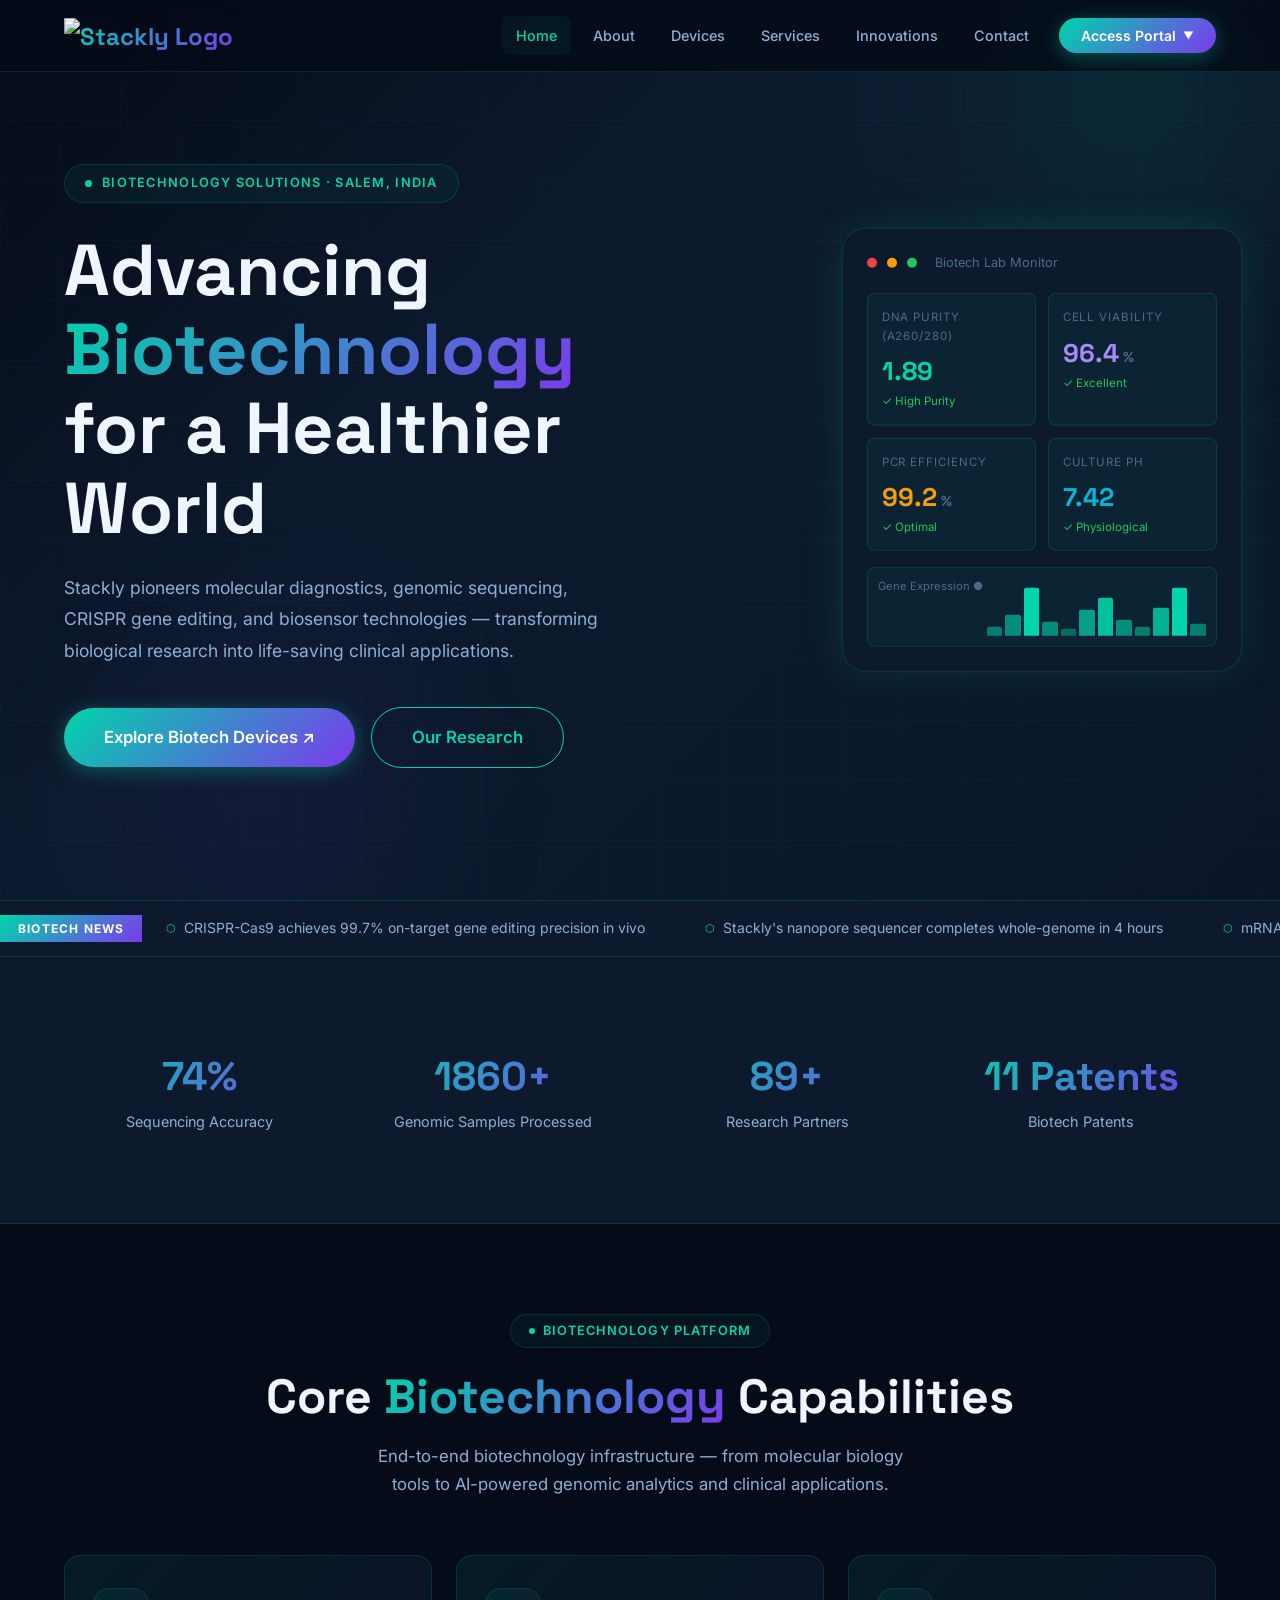
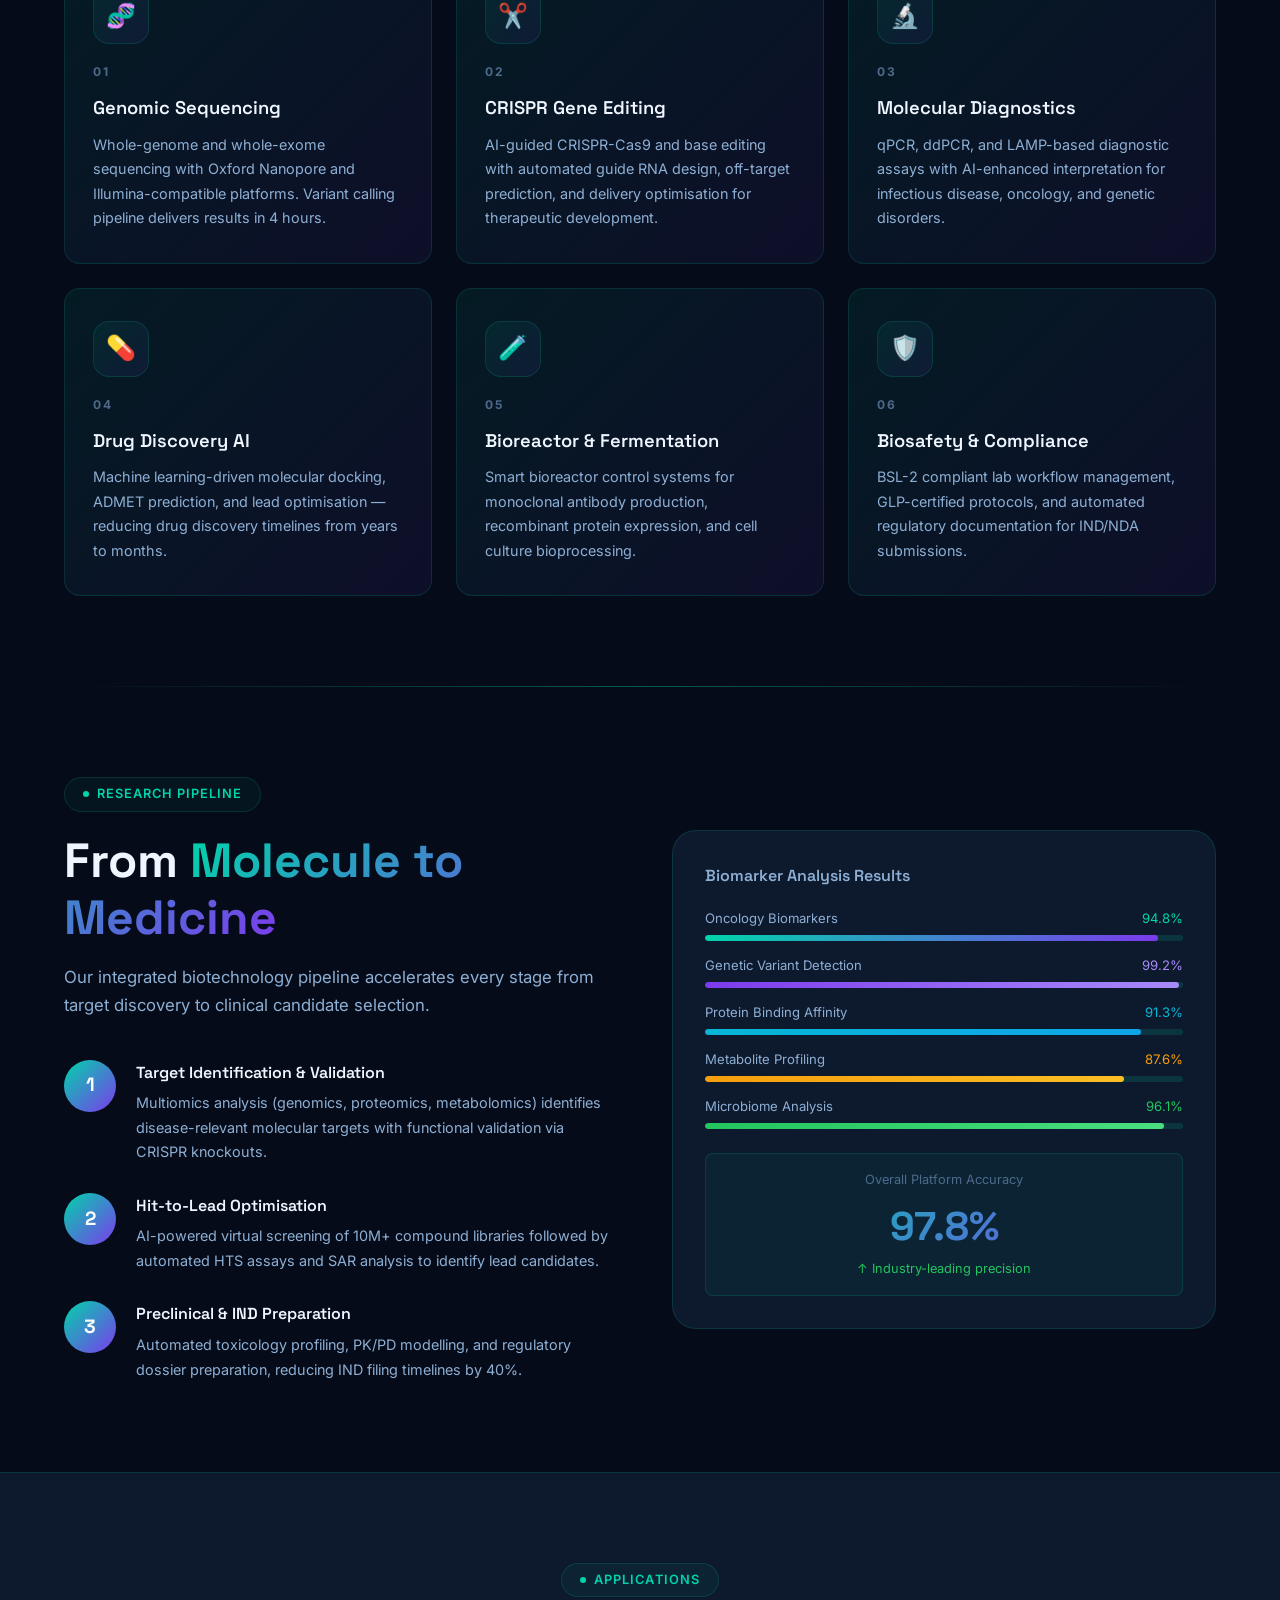
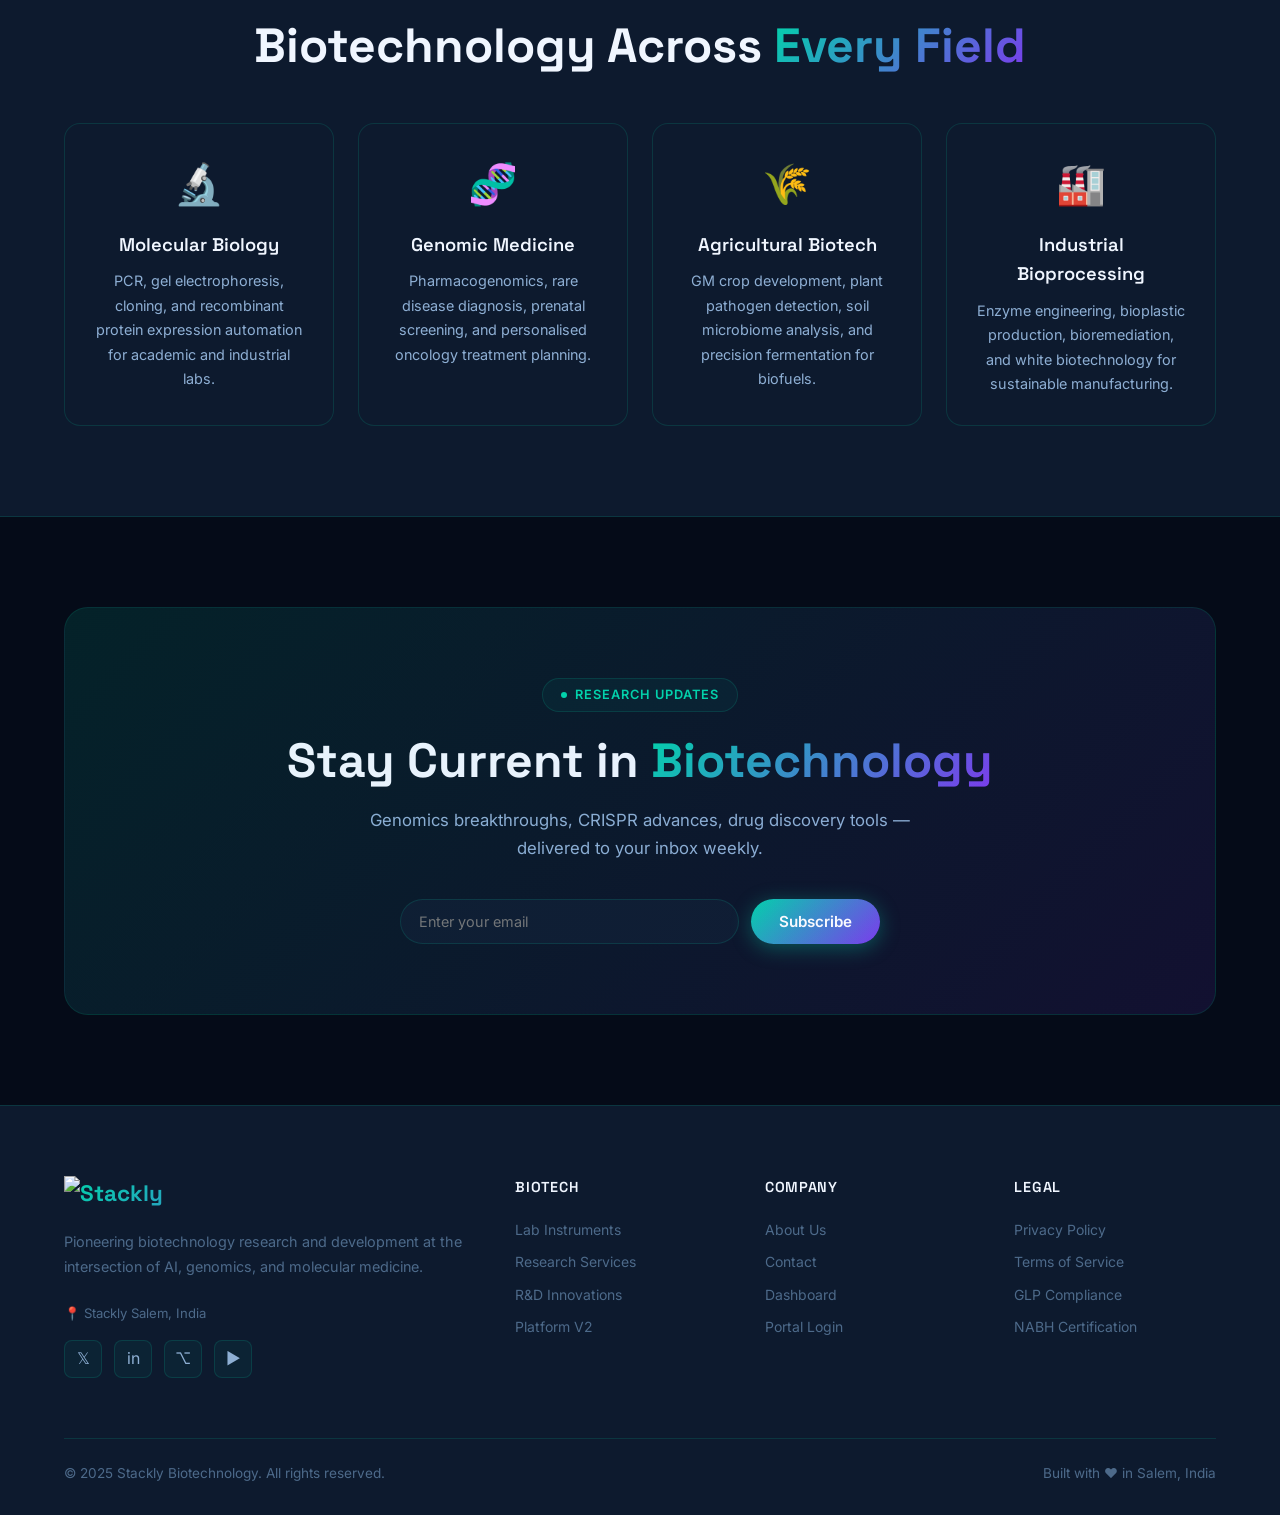
==== commit aa8f855d: "Add files via upload" ====
--- a/index.html
+++ b/index.html
@@ -1,417 +1,417 @@
-<!DOCTYPE html>
-<html lang="en">
-<head>
-  <meta charset="UTF-8" />
-  <meta name="viewport" content="width=device-width, initial-scale=1.0" />
-  <title>Stackly — Biotechnology Innovation Platform</title>
-  <meta name="description" content="Stackly delivers cutting-edge biotechnology solutions for molecular diagnostics, genomics, drug discovery, and clinical life sciences research." />
-  <link rel="stylesheet" href="css/style.css" />
-  <link rel="stylesheet" href="css/responsive.css" />
-</head>
-<body>
-
-<!-- Preloader -->
-<div id="preloader">
-  <div class="preloader-inner">
-    <div class="preloader-logo">⬡ Stackly</div>
-    <div class="preloader-bar"><div class="preloader-bar-fill"></div></div>
-  </div>
-</div>
-
-<!-- Navbar -->
-<nav class="navbar">
-  <a href="index.html" class="navbar-brand">
-    <div class="brand-icon">⬡</div>Stackly
-  </a>
-  <div class="navbar-links">
-    <a href="index.html" class="active">Home</a>
-    <a href="about.html">About</a>
-    <a href="devices.html">Devices</a>
-    <a href="services.html">Services</a>
-    <a href="innovations.html">Innovations</a>
-    <a href="contact.html">Contact</a>
-    <!-- Access Dropdown -->
-    <div class="nav-dropdown" id="navDropdown">
-      <button class="nav-dropdown-trigger" id="dropdownTrigger">
-        Access Portal <span class="caret">▼</span>
-      </button>
-      <div class="nav-dropdown-menu">
-        <a href="dashboard.html"><span class="menu-icon">📊</span> Dashboard</a>
-        <div class="menu-divider"></div>
-        <a href="login.html?type=admission"><span class="menu-icon">🏥</span> Admission</a>
-        <a href="login.html?type=customer"><span class="menu-icon">👤</span> Customer</a>
-      </div>
-    </div>
-  </div>
-  <button class="navbar-mobile-toggle" id="mobileToggle" aria-label="Toggle menu">
-    <span></span><span></span><span></span>
-  </button>
-</nav>
-
-<!-- Mobile Nav -->
-<div class="navbar-mobile" id="mobileNav">
-  <a href="index.html">Home</a>
-  <a href="about.html">About</a>
-  <a href="devices.html">Devices</a>
-  <a href="services.html">Services</a>
-  <a href="innovations.html">Innovations</a>
-  <a href="contact.html">Contact</a>
-  <div class="mobile-access-section">
-    <div class="mobile-access-label">Login</div>
-    <a href="login.html?type=admin">🛡️ Admin</a>
-    <a href="login.html?type=customer">👤 Customer</a>
-  </div>
-</div>
-
-<!-- HERO -->
-<section class="hero" id="home">
-  <div class="hero-bg-grid"></div>
-  <div class="hero-orb hero-orb-1"></div>
-  <div class="hero-orb hero-orb-2"></div>
-
-  <div class="hero-content">
-    <div class="hero-label">
-      <span class="dot"></span>
-      Biotechnology Solutions · Salem, India
-    </div>
-    <h1 class="hero-title">
-      Advancing <span class="gradient-text">Biotechnology</span><br>for a Healthier World
-    </h1>
-    <p class="hero-desc">
-      Stackly pioneers molecular diagnostics, genomic sequencing, CRISPR gene editing, and biosensor technologies — transforming biological research into life-saving clinical applications.
-    </p>
-    <div class="hero-actions">
-      <a href="devices.html" class="btn btn-primary btn-lg">Explore Biotech Devices ↗</a>
-      <a href="about.html" class="btn btn-outline btn-lg">Our Research</a>
-    </div>
-  </div>
-
-  <!-- Hero visual -->
-  <div class="hero-visual" style="background:var(--bg-card);border:1px solid var(--border);border-radius:var(--radius-lg);padding:24px;box-shadow:var(--shadow-glow);">
-    <div style="display:flex;align-items:center;gap:10px;margin-bottom:20px;">
-      <div style="width:10px;height:10px;border-radius:50%;background:#ef4444;"></div>
-      <div style="width:10px;height:10px;border-radius:50%;background:var(--accent2);"></div>
-      <div style="width:10px;height:10px;border-radius:50%;background:#22c55e;"></div>
-      <span style="font-size:0.8rem;color:var(--text-muted);margin-left:8px;">Biotech Lab Monitor</span>
-    </div>
-    <div style="display:grid;grid-template-columns:1fr 1fr;gap:12px;margin-bottom:16px;">
-      <div style="background:var(--bg-glass2);border:1px solid var(--border);border-radius:var(--radius-sm);padding:14px;">
-        <div style="font-size:0.72rem;color:var(--text-muted);text-transform:uppercase;letter-spacing:.08em;margin-bottom:6px;">DNA Purity (A260/280)</div>
-        <div style="font-size:1.6rem;font-weight:700;color:var(--primary);font-family:var(--font-heading);">1.89</div>
-        <div style="font-size:0.72rem;color:#22c55e;">✓ High Purity</div>
-      </div>
-      <div style="background:var(--bg-glass2);border:1px solid var(--border);border-radius:var(--radius-sm);padding:14px;">
-        <div style="font-size:0.72rem;color:var(--text-muted);text-transform:uppercase;letter-spacing:.08em;margin-bottom:6px;">Cell Viability</div>
-        <div style="font-size:1.6rem;font-weight:700;color:var(--secondary-light);font-family:var(--font-heading);">96.4<span style="font-size:.9rem;color:var(--text-muted)"> %</span></div>
-        <div style="font-size:0.72rem;color:#22c55e;">✓ Excellent</div>
-      </div>
-      <div style="background:var(--bg-glass2);border:1px solid var(--border);border-radius:var(--radius-sm);padding:14px;">
-        <div style="font-size:0.72rem;color:var(--text-muted);text-transform:uppercase;letter-spacing:.08em;margin-bottom:6px;">PCR Efficiency</div>
-        <div style="font-size:1.6rem;font-weight:700;color:var(--accent2);font-family:var(--font-heading);">99.2<span style="font-size:.9rem;color:var(--text-muted)"> %</span></div>
-        <div style="font-size:0.72rem;color:#22c55e;">✓ Optimal</div>
-      </div>
-      <div style="background:var(--bg-glass2);border:1px solid var(--border);border-radius:var(--radius-sm);padding:14px;">
-        <div style="font-size:0.72rem;color:var(--text-muted);text-transform:uppercase;letter-spacing:.08em;margin-bottom:6px;">Culture pH</div>
-        <div style="font-size:1.6rem;font-weight:700;color:var(--accent);font-family:var(--font-heading);">7.42</div>
-        <div style="font-size:0.72rem;color:#22c55e;">✓ Physiological</div>
-      </div>
-    </div>
-    <div style="height:80px;background:var(--bg-glass2);border:1px solid var(--border);border-radius:var(--radius-sm);padding:10px;display:flex;align-items:flex-end;gap:4px;overflow:hidden;">
-      <div style="font-size:0.7rem;color:var(--text-muted);align-self:flex-start;white-space:nowrap;">Gene Expression ●</div>
-      <div style="flex:1;display:flex;align-items:flex-end;gap:3px;height:48px;">
-        <div style="flex:1;height:20%;background:var(--primary);opacity:.5;border-radius:2px 2px 0 0;"></div>
-        <div style="flex:1;height:45%;background:var(--primary);opacity:.6;border-radius:2px 2px 0 0;"></div>
-        <div style="flex:1;height:100%;background:var(--primary);border-radius:2px 2px 0 0;"></div>
-        <div style="flex:1;height:30%;background:var(--primary);opacity:.6;border-radius:2px 2px 0 0;"></div>
-        <div style="flex:1;height:15%;background:var(--primary);opacity:.4;border-radius:2px 2px 0 0;"></div>
-        <div style="flex:1;height:55%;background:var(--primary);opacity:.7;border-radius:2px 2px 0 0;"></div>
-        <div style="flex:1;height:80%;background:var(--primary);opacity:.9;border-radius:2px 2px 0 0;"></div>
-        <div style="flex:1;height:35%;background:var(--primary);opacity:.6;border-radius:2px 2px 0 0;"></div>
-        <div style="flex:1;height:20%;background:var(--primary);opacity:.5;border-radius:2px 2px 0 0;"></div>
-        <div style="flex:1;height:60%;background:var(--primary);opacity:.8;border-radius:2px 2px 0 0;"></div>
-        <div style="flex:1;height:100%;background:var(--primary);border-radius:2px 2px 0 0;"></div>
-        <div style="flex:1;height:25%;background:var(--primary);opacity:.5;border-radius:2px 2px 0 0;"></div>
-      </div>
-    </div>
-  </div>
-</section>
-
-<!-- TICKER -->
-<div class="ticker-wrap">
-  <div class="ticker-label">Biotech News</div>
-  <div style="overflow:hidden;flex:1;">
-    <div class="ticker-track">
-      <span class="ticker-item">CRISPR-Cas9 achieves 99.7% on-target gene editing precision in vivo</span>
-      <span class="ticker-item">Stackly's nanopore sequencer completes whole-genome in 4 hours</span>
-      <span class="ticker-item">mRNA Lipid Nanoparticle delivery system achieves 95% transfection efficiency</span>
-      <span class="ticker-item">Next-gen biosensor detects cancer biomarkers at femtomolar sensitivity</span>
-      <span class="ticker-item">Synthetic biology platform engineers insulin-producing cells for T1 diabetes</span>
-      <span class="ticker-item">Monoclonal antibody production yield improved 3× via AI fermentation control</span>
-      <span class="ticker-item">CRISPR-Cas9 achieves 99.7% on-target gene editing precision in vivo</span>
-      <span class="ticker-item">Stackly's nanopore sequencer completes whole-genome in 4 hours</span>
-      <span class="ticker-item">mRNA Lipid Nanoparticle delivery system achieves 95% transfection efficiency</span>
-      <span class="ticker-item">Next-gen biosensor detects cancer biomarkers at femtomolar sensitivity</span>
-      <span class="ticker-item">Synthetic biology platform engineers insulin-producing cells for T1 diabetes</span>
-      <span class="ticker-item">Monoclonal antibody production yield improved 3× via AI fermentation control</span>
-    </div>
-  </div>
-</div>
-
-<!-- STATS -->
-<section class="section-sm" style="background:var(--bg-card);border-bottom:1px solid var(--border);">
-  <div class="container">
-    <div class="grid-4">
-      <div class="stat-block reveal">
-        <span class="stat-value" data-target="99" data-suffix="%">0%</span>
-        <span class="stat-label">Sequencing Accuracy</span>
-      </div>
-      <div class="stat-block reveal reveal-delay-1">
-        <span class="stat-value" data-target="2500" data-suffix="+">0+</span>
-        <span class="stat-label">Genomic Samples Processed</span>
-      </div>
-      <div class="stat-block reveal reveal-delay-2">
-        <span class="stat-value" data-target="120" data-suffix="+">0+</span>
-        <span class="stat-label">Research Partners</span>
-      </div>
-      <div class="stat-block reveal reveal-delay-3">
-        <span class="stat-value" data-target="15" data-suffix=" Patents">0</span>
-        <span class="stat-label">Biotech Patents</span>
-      </div>
-    </div>
-  </div>
-</section>
-
-<!-- FEATURES -->
-<section class="section" id="features">
-  <div class="container">
-    <div class="text-center reveal">
-      <div class="section-tag">Biotechnology Platform</div>
-      <h2 class="section-title">Core <span>Biotechnology</span> Capabilities</h2>
-      <p class="section-subtitle">End-to-end biotechnology infrastructure — from molecular biology tools to AI-powered genomic analytics and clinical applications.</p>
-    </div>
-
-    <div class="grid-3" style="margin-top:56px;">
-      <div class="feature-card reveal">
-        <div class="card-icon">🧬</div>
-        <div class="feature-card-num">01</div>
-        <h3 class="card-title">Genomic Sequencing</h3>
-        <p class="card-text">Whole-genome and whole-exome sequencing with Oxford Nanopore and Illumina-compatible platforms. Variant calling pipeline delivers results in 4 hours.</p>
-      </div>
-      <div class="feature-card reveal reveal-delay-1">
-        <div class="card-icon">✂️</div>
-        <div class="feature-card-num">02</div>
-        <h3 class="card-title">CRISPR Gene Editing</h3>
-        <p class="card-text">AI-guided CRISPR-Cas9 and base editing with automated guide RNA design, off-target prediction, and delivery optimisation for therapeutic development.</p>
-      </div>
-      <div class="feature-card reveal reveal-delay-2">
-        <div class="card-icon">🔬</div>
-        <div class="feature-card-num">03</div>
-        <h3 class="card-title">Molecular Diagnostics</h3>
-        <p class="card-text">qPCR, ddPCR, and LAMP-based diagnostic assays with AI-enhanced interpretation for infectious disease, oncology, and genetic disorders.</p>
-      </div>
-      <div class="feature-card reveal reveal-delay-1">
-        <div class="card-icon">💊</div>
-        <div class="feature-card-num">04</div>
-        <h3 class="card-title">Drug Discovery AI</h3>
-        <p class="card-text">Machine learning-driven molecular docking, ADMET prediction, and lead optimisation — reducing drug discovery timelines from years to months.</p>
-      </div>
-      <div class="feature-card reveal reveal-delay-2">
-        <div class="card-icon">🧪</div>
-        <div class="feature-card-num">05</div>
-        <h3 class="card-title">Bioreactor & Fermentation</h3>
-        <p class="card-text">Smart bioreactor control systems for monoclonal antibody production, recombinant protein expression, and cell culture bioprocessing.</p>
-      </div>
-      <div class="feature-card reveal reveal-delay-3">
-        <div class="card-icon">🛡️</div>
-        <div class="feature-card-num">06</div>
-        <h3 class="card-title">Biosafety & Compliance</h3>
-        <p class="card-text">BSL-2 compliant lab workflow management, GLP-certified protocols, and automated regulatory documentation for IND/NDA submissions.</p>
-      </div>
-    </div>
-  </div>
-</section>
-
-<div class="divider-gradient"></div>
-
-<!-- HOW IT WORKS -->
-<section class="section" id="how-it-works">
-  <div class="container">
-    <div class="grid-2" style="gap:64px;">
-      <div class="reveal">
-        <div class="section-tag">Research Pipeline</div>
-        <h2 class="section-title">From <span>Molecule to Medicine</span></h2>
-        <p class="section-subtitle">Our integrated biotechnology pipeline accelerates every stage from target discovery to clinical candidate selection.</p>
-
-        <div style="margin-top:40px;display:flex;flex-direction:column;gap:28px;">
-          <div style="display:flex;gap:20px;align-items:flex-start;">
-            <div class="step-number">1</div>
-            <div>
-              <h4 style="font-family:var(--font-heading);font-size:1rem;font-weight:600;margin-bottom:6px;">Target Identification &amp; Validation</h4>
-              <p style="font-size:0.9rem;color:var(--text-secondary);line-height:1.7;">Multiomics analysis (genomics, proteomics, metabolomics) identifies disease-relevant molecular targets with functional validation via CRISPR knockouts.</p>
-            </div>
-          </div>
-          <div style="display:flex;gap:20px;align-items:flex-start;">
-            <div class="step-number">2</div>
-            <div>
-              <h4 style="font-family:var(--font-heading);font-size:1rem;font-weight:600;margin-bottom:6px;">Hit-to-Lead Optimisation</h4>
-              <p style="font-size:0.9rem;color:var(--text-secondary);line-height:1.7;">AI-powered virtual screening of 10M+ compound libraries followed by automated HTS assays and SAR analysis to identify lead candidates.</p>
-            </div>
-          </div>
-          <div style="display:flex;gap:20px;align-items:flex-start;">
-            <div class="step-number">3</div>
-            <div>
-              <h4 style="font-family:var(--font-heading);font-size:1rem;font-weight:600;margin-bottom:6px;">Preclinical &amp; IND Preparation</h4>
-              <p style="font-size:0.9rem;color:var(--text-secondary);line-height:1.7;">Automated toxicology profiling, PK/PD modelling, and regulatory dossier preparation, reducing IND filing timelines by 40%.</p>
-            </div>
-          </div>
-        </div>
-      </div>
-
-      <div class="reveal reveal-delay-2" style="background:var(--bg-card);border:1px solid var(--border);border-radius:var(--radius-lg);padding:32px;">
-        <h4 style="font-family:var(--font-heading);font-size:1rem;font-weight:600;margin-bottom:20px;color:var(--text-secondary);">Biomarker Analysis Results</h4>
-        <div style="display:flex;flex-direction:column;gap:14px;">
-          <div>
-            <div style="display:flex;justify-content:space-between;font-size:0.82rem;color:var(--text-secondary);margin-bottom:6px;"><span>Oncology Biomarkers</span><span style="color:var(--primary);">94.8%</span></div>
-            <div style="height:6px;background:var(--border);border-radius:3px;overflow:hidden;"><div style="height:100%;width:94.8%;background:var(--gradient-primary);border-radius:3px;"></div></div>
-          </div>
-          <div>
-            <div style="display:flex;justify-content:space-between;font-size:0.82rem;color:var(--text-secondary);margin-bottom:6px;"><span>Genetic Variant Detection</span><span style="color:var(--secondary-light);">99.2%</span></div>
-            <div style="height:6px;background:var(--border);border-radius:3px;overflow:hidden;"><div style="height:100%;width:99.2%;background:linear-gradient(135deg,#7c3aed,#a78bfa);border-radius:3px;"></div></div>
-          </div>
-          <div>
-            <div style="display:flex;justify-content:space-between;font-size:0.82rem;color:var(--text-secondary);margin-bottom:6px;"><span>Protein Binding Affinity</span><span style="color:var(--accent);">91.3%</span></div>
-            <div style="height:6px;background:var(--border);border-radius:3px;overflow:hidden;"><div style="height:100%;width:91.3%;background:linear-gradient(135deg,#06b6d4,#0ea5e9);border-radius:3px;"></div></div>
-          </div>
-          <div>
-            <div style="display:flex;justify-content:space-between;font-size:0.82rem;color:var(--text-secondary);margin-bottom:6px;"><span>Metabolite Profiling</span><span style="color:var(--accent2);">87.6%</span></div>
-            <div style="height:6px;background:var(--border);border-radius:3px;overflow:hidden;"><div style="height:100%;width:87.6%;background:linear-gradient(135deg,#f59e0b,#fbbf24);border-radius:3px;"></div></div>
-          </div>
-          <div>
-            <div style="display:flex;justify-content:space-between;font-size:0.82rem;color:var(--text-secondary);margin-bottom:6px;"><span>Microbiome Analysis</span><span style="color:#22c55e;">96.1%</span></div>
-            <div style="height:6px;background:var(--border);border-radius:3px;overflow:hidden;"><div style="height:100%;width:96.1%;background:linear-gradient(135deg,#22c55e,#4ade80);border-radius:3px;"></div></div>
-          </div>
-        </div>
-        <div style="margin-top:24px;padding:16px;background:var(--bg-glass2);border:1px solid var(--border);border-radius:var(--radius-sm);text-align:center;">
-          <div style="font-size:0.8rem;color:var(--text-muted);margin-bottom:4px;">Overall Platform Accuracy</div>
-          <div style="font-size:2.5rem;font-weight:800;font-family:var(--font-heading);background:var(--gradient-primary);-webkit-background-clip:text;-webkit-text-fill-color:transparent;background-clip:text;">97.8%</div>
-          <div style="font-size:0.8rem;color:#22c55e;">↑ Industry-leading precision</div>
-        </div>
-      </div>
-    </div>
-  </div>
-</section>
-
-<!-- APPLICATION AREAS -->
-<section class="section" style="background:var(--bg-card);border-top:1px solid var(--border);border-bottom:1px solid var(--border);">
-  <div class="container">
-    <div class="text-center reveal">
-      <div class="section-tag">Applications</div>
-      <h2 class="section-title">Biotechnology Across <span>Every Field</span></h2>
-    </div>
-    <div class="grid-4" style="margin-top:48px;">
-      <div class="card reveal" style="text-align:center;">
-        <div style="font-size:2.5rem;margin-bottom:14px;">🔬</div>
-        <h3 class="card-title">Molecular Biology</h3>
-        <p class="card-text">PCR, gel electrophoresis, cloning, and recombinant protein expression automation for academic and industrial labs.</p>
-      </div>
-      <div class="card reveal reveal-delay-1" style="text-align:center;">
-        <div style="font-size:2.5rem;margin-bottom:14px;">🧬</div>
-        <h3 class="card-title">Genomic Medicine</h3>
-        <p class="card-text">Pharmacogenomics, rare disease diagnosis, prenatal screening, and personalised oncology treatment planning.</p>
-      </div>
-      <div class="card reveal reveal-delay-2" style="text-align:center;">
-        <div style="font-size:2.5rem;margin-bottom:14px;">🌾</div>
-        <h3 class="card-title">Agricultural Biotech</h3>
-        <p class="card-text">GM crop development, plant pathogen detection, soil microbiome analysis, and precision fermentation for biofuels.</p>
-      </div>
-      <div class="card reveal reveal-delay-3" style="text-align:center;">
-        <div style="font-size:2.5rem;margin-bottom:14px;">🏭</div>
-        <h3 class="card-title">Industrial Bioprocessing</h3>
-        <p class="card-text">Enzyme engineering, bioplastic production, bioremediation, and white biotechnology for sustainable manufacturing.</p>
-      </div>
-    </div>
-  </div>
-</section>
-
-<!-- NEWSLETTER -->
-<section class="section">
-  <div class="container">
-    <div class="cta-banner reveal">
-      <div class="section-tag" style="margin:0 auto 20px;">Research Updates</div>
-      <h2 class="section-title">Stay Current in <span>Biotechnology</span></h2>
-      <p class="section-subtitle" style="margin:0 auto 36px;">Genomics breakthroughs, CRISPR advances, drug discovery tools — delivered to your inbox weekly.</p>
-      <form style="display:flex;gap:12px;max-width:480px;margin:0 auto;flex-wrap:wrap;" onsubmit="event.preventDefault();this.querySelector('input').value='';this.querySelector('button').textContent='Subscribed ✓';">
-        <input type="email" placeholder="Enter your email" required
-          style="flex:1;min-width:220px;padding:13px 18px;background:var(--bg-card);border:1px solid var(--border);border-radius:var(--radius-pill);color:var(--text-primary);font-size:0.9rem;outline:none;" />
-        <button type="submit" class="btn btn-primary">Subscribe</button>
-      </form>
-    </div>
-  </div>
-</section>
-
-<!-- FOOTER -->
-<footer>
-  <div class="container-wide">
-    <div class="footer-grid">
-      <div>
-        <div class="footer-brand">⬡ Stackly</div>
-        <p class="footer-desc">Pioneering biotechnology research and development at the intersection of AI, genomics, and molecular medicine.</p>
-        <p style="font-size:0.82rem;color:var(--text-muted);margin-bottom:16px;">📍 Stackly Salem, India</p>
-        <div class="footer-socials">
-          <div class="footer-social-btn" title="Twitter">𝕏</div>
-          <div class="footer-social-btn" title="LinkedIn">in</div>
-          <div class="footer-social-btn" title="GitHub">⌥</div>
-          <div class="footer-social-btn" title="YouTube">▶</div>
-        </div>
-      </div>
-      <div>
-        <div class="footer-col-title">Biotech</div>
-        <div class="footer-links">
-          <a href="devices.html">Lab Instruments</a>
-          <a href="services.html">Research Services</a>
-          <a href="innovations.html">R&amp;D Innovations</a>
-          <a href="home2.html">Platform V2</a>
-        </div>
-      </div>
-      <div>
-        <div class="footer-col-title">Company</div>
-        <div class="footer-links">
-          <a href="about.html">About Us</a>
-          <a href="contact.html">Contact</a>
-          <a href="dashboard.html">Dashboard</a>
-          <a href="login.html">Portal Login</a>
-        </div>
-      </div>
-      <div>
-        <div class="footer-col-title">Legal</div>
-        <div class="footer-links">
-          <a href="404.html">Privacy Policy</a>
-          <a href="404.html">Terms of Service</a>
-          <a href="404.html">GLP Compliance</a>
-          <a href="404.html">NABH Certification</a>
-        </div>
-      </div>
-    </div>
-    <div class="footer-bottom">
-      <span>© 2025 Stackly Biotechnology. All rights reserved.</span>
-      <span>Built with ♥ in Salem, India</span>
-    </div>
-  </div>
-</footer>
-
-<button id="scrollTop" aria-label="Scroll to top">↑</button>
-<script src="js/main.js"></script>
-<script>
-  // Dropdown toggle on click for touch devices
-  const dropdownTrigger = document.getElementById('dropdownTrigger');
-  const navDropdown = document.getElementById('navDropdown');
-  if (dropdownTrigger) {
-    dropdownTrigger.addEventListener('click', (e) => {
-      e.stopPropagation();
-      navDropdown.classList.toggle('open');
-    });
-    document.addEventListener('click', () => navDropdown.classList.remove('open'));
-  }
-</script>
-</body>
-</html>
+<!DOCTYPE html>
+<html lang="en">
+<head>
+  <meta charset="UTF-8" />
+  <meta name="viewport" content="width=device-width, initial-scale=1.0" />
+  <title>Stackly — Biotechnology Innovation Platform</title>
+  <meta name="description" content="Stackly delivers cutting-edge biotechnology solutions for molecular diagnostics, genomics, drug discovery, and clinical life sciences research." />
+  <link rel="stylesheet" href="css/style.css" />
+  <link rel="stylesheet" href="css/responsive.css" />
+</head>
+<body>
+
+<!-- Preloader -->
+<div id="preloader">
+  <div class="preloader-inner">
+    <img src="logo.webp" alt="Stackly Logo" class="preloader-logo" style="height:48px; width:auto; margin:0 auto;">
+    <div class="preloader-bar"><div class="preloader-bar-fill"></div></div>
+  </div>
+</div>
+
+<!-- Navbar -->
+<nav class="navbar">
+  <a href="index.html" class="navbar-brand">
+    <img src="logo.webp" alt="Stackly Logo" style="height:36px; width:auto;">
+  </a>
+  <div class="navbar-links">
+    <a href="index.html" class="active">Home</a>
+    <a href="about.html">About</a>
+    <a href="devices.html">Devices</a>
+    <a href="services.html">Services</a>
+    <a href="innovations.html">Innovations</a>
+    <a href="contact.html">Contact</a>
+    <!-- Access Dropdown -->
+    <div class="nav-dropdown" id="navDropdown">
+      <button class="nav-dropdown-trigger" id="dropdownTrigger">
+        Access Portal <span class="caret">▼</span>
+      </button>
+      <div class="nav-dropdown-menu">
+        <a href="dashboard.html"><span class="menu-icon">📊</span> Dashboard</a>
+        <div class="menu-divider"></div>
+        <a href="login.html?type=admission"><span class="menu-icon">🏥</span> Admission</a>
+        <a href="login.html?type=customer"><span class="menu-icon">👤</span> Customer</a>
+      </div>
+    </div>
+  </div>
+  <button class="navbar-mobile-toggle" id="mobileToggle" aria-label="Toggle menu">
+    <span></span><span></span><span></span>
+  </button>
+</nav>
+
+<!-- Mobile Nav -->
+<div class="navbar-mobile" id="mobileNav">
+  <a href="index.html">Home</a>
+  <a href="about.html">About</a>
+  <a href="devices.html">Devices</a>
+  <a href="services.html">Services</a>
+  <a href="innovations.html">Innovations</a>
+  <a href="contact.html">Contact</a>
+  <div class="mobile-access-section">
+    <div class="mobile-access-label">Login</div>
+    <a href="login.html?type=admin">🛡️ Admin</a>
+    <a href="login.html?type=customer">👤 Customer</a>
+  </div>
+</div>
+
+<!-- HERO -->
+<section class="hero" id="home">
+  <div class="hero-bg-grid"></div>
+  <div class="hero-orb hero-orb-1"></div>
+  <div class="hero-orb hero-orb-2"></div>
+
+  <div class="hero-content">
+    <div class="hero-label">
+      <span class="dot"></span>
+      Biotechnology Solutions · Salem, India
+    </div>
+    <h1 class="hero-title">
+      Advancing <span class="gradient-text">Biotechnology</span><br>for a Healthier World
+    </h1>
+    <p class="hero-desc">
+      Stackly pioneers molecular diagnostics, genomic sequencing, CRISPR gene editing, and biosensor technologies — transforming biological research into life-saving clinical applications.
+    </p>
+    <div class="hero-actions">
+      <a href="devices.html" class="btn btn-primary btn-lg">Explore Biotech Devices ↗</a>
+      <a href="about.html" class="btn btn-outline btn-lg">Our Research</a>
+    </div>
+  </div>
+
+  <!-- Hero visual -->
+  <div class="hero-visual" style="background:var(--bg-card);border:1px solid var(--border);border-radius:var(--radius-lg);padding:24px;box-shadow:var(--shadow-glow);">
+    <div style="display:flex;align-items:center;gap:10px;margin-bottom:20px;">
+      <div style="width:10px;height:10px;border-radius:50%;background:#ef4444;"></div>
+      <div style="width:10px;height:10px;border-radius:50%;background:var(--accent2);"></div>
+      <div style="width:10px;height:10px;border-radius:50%;background:#22c55e;"></div>
+      <span style="font-size:0.8rem;color:var(--text-muted);margin-left:8px;">Biotech Lab Monitor</span>
+    </div>
+    <div style="display:grid;grid-template-columns:1fr 1fr;gap:12px;margin-bottom:16px;">
+      <div style="background:var(--bg-glass2);border:1px solid var(--border);border-radius:var(--radius-sm);padding:14px;">
+        <div style="font-size:0.72rem;color:var(--text-muted);text-transform:uppercase;letter-spacing:.08em;margin-bottom:6px;">DNA Purity (A260/280)</div>
+        <div style="font-size:1.6rem;font-weight:700;color:var(--primary);font-family:var(--font-heading);">1.89</div>
+        <div style="font-size:0.72rem;color:#22c55e;">✓ High Purity</div>
+      </div>
+      <div style="background:var(--bg-glass2);border:1px solid var(--border);border-radius:var(--radius-sm);padding:14px;">
+        <div style="font-size:0.72rem;color:var(--text-muted);text-transform:uppercase;letter-spacing:.08em;margin-bottom:6px;">Cell Viability</div>
+        <div style="font-size:1.6rem;font-weight:700;color:var(--secondary-light);font-family:var(--font-heading);">96.4<span style="font-size:.9rem;color:var(--text-muted)"> %</span></div>
+        <div style="font-size:0.72rem;color:#22c55e;">✓ Excellent</div>
+      </div>
+      <div style="background:var(--bg-glass2);border:1px solid var(--border);border-radius:var(--radius-sm);padding:14px;">
+        <div style="font-size:0.72rem;color:var(--text-muted);text-transform:uppercase;letter-spacing:.08em;margin-bottom:6px;">PCR Efficiency</div>
+        <div style="font-size:1.6rem;font-weight:700;color:var(--accent2);font-family:var(--font-heading);">99.2<span style="font-size:.9rem;color:var(--text-muted)"> %</span></div>
+        <div style="font-size:0.72rem;color:#22c55e;">✓ Optimal</div>
+      </div>
+      <div style="background:var(--bg-glass2);border:1px solid var(--border);border-radius:var(--radius-sm);padding:14px;">
+        <div style="font-size:0.72rem;color:var(--text-muted);text-transform:uppercase;letter-spacing:.08em;margin-bottom:6px;">Culture pH</div>
+        <div style="font-size:1.6rem;font-weight:700;color:var(--accent);font-family:var(--font-heading);">7.42</div>
+        <div style="font-size:0.72rem;color:#22c55e;">✓ Physiological</div>
+      </div>
+    </div>
+    <div style="height:80px;background:var(--bg-glass2);border:1px solid var(--border);border-radius:var(--radius-sm);padding:10px;display:flex;align-items:flex-end;gap:4px;overflow:hidden;">
+      <div style="font-size:0.7rem;color:var(--text-muted);align-self:flex-start;white-space:nowrap;">Gene Expression ●</div>
+      <div style="flex:1;display:flex;align-items:flex-end;gap:3px;height:48px;">
+        <div style="flex:1;height:20%;background:var(--primary);opacity:.5;border-radius:2px 2px 0 0;"></div>
+        <div style="flex:1;height:45%;background:var(--primary);opacity:.6;border-radius:2px 2px 0 0;"></div>
+        <div style="flex:1;height:100%;background:var(--primary);border-radius:2px 2px 0 0;"></div>
+        <div style="flex:1;height:30%;background:var(--primary);opacity:.6;border-radius:2px 2px 0 0;"></div>
+        <div style="flex:1;height:15%;background:var(--primary);opacity:.4;border-radius:2px 2px 0 0;"></div>
+        <div style="flex:1;height:55%;background:var(--primary);opacity:.7;border-radius:2px 2px 0 0;"></div>
+        <div style="flex:1;height:80%;background:var(--primary);opacity:.9;border-radius:2px 2px 0 0;"></div>
+        <div style="flex:1;height:35%;background:var(--primary);opacity:.6;border-radius:2px 2px 0 0;"></div>
+        <div style="flex:1;height:20%;background:var(--primary);opacity:.5;border-radius:2px 2px 0 0;"></div>
+        <div style="flex:1;height:60%;background:var(--primary);opacity:.8;border-radius:2px 2px 0 0;"></div>
+        <div style="flex:1;height:100%;background:var(--primary);border-radius:2px 2px 0 0;"></div>
+        <div style="flex:1;height:25%;background:var(--primary);opacity:.5;border-radius:2px 2px 0 0;"></div>
+      </div>
+    </div>
+  </div>
+</section>
+
+<!-- TICKER -->
+<div class="ticker-wrap">
+  <div class="ticker-label">Biotech News</div>
+  <div style="overflow:hidden;flex:1;">
+    <div class="ticker-track">
+      <span class="ticker-item">CRISPR-Cas9 achieves 99.7% on-target gene editing precision in vivo</span>
+      <span class="ticker-item">Stackly's nanopore sequencer completes whole-genome in 4 hours</span>
+      <span class="ticker-item">mRNA Lipid Nanoparticle delivery system achieves 95% transfection efficiency</span>
+      <span class="ticker-item">Next-gen biosensor detects cancer biomarkers at femtomolar sensitivity</span>
+      <span class="ticker-item">Synthetic biology platform engineers insulin-producing cells for T1 diabetes</span>
+      <span class="ticker-item">Monoclonal antibody production yield improved 3× via AI fermentation control</span>
+      <span class="ticker-item">CRISPR-Cas9 achieves 99.7% on-target gene editing precision in vivo</span>
+      <span class="ticker-item">Stackly's nanopore sequencer completes whole-genome in 4 hours</span>
+      <span class="ticker-item">mRNA Lipid Nanoparticle delivery system achieves 95% transfection efficiency</span>
+      <span class="ticker-item">Next-gen biosensor detects cancer biomarkers at femtomolar sensitivity</span>
+      <span class="ticker-item">Synthetic biology platform engineers insulin-producing cells for T1 diabetes</span>
+      <span class="ticker-item">Monoclonal antibody production yield improved 3× via AI fermentation control</span>
+    </div>
+  </div>
+</div>
+
+<!-- STATS -->
+<section class="section-sm" style="background:var(--bg-card);border-bottom:1px solid var(--border);">
+  <div class="container">
+    <div class="grid-4">
+      <div class="stat-block reveal">
+        <span class="stat-value" data-target="99" data-suffix="%">0%</span>
+        <span class="stat-label">Sequencing Accuracy</span>
+      </div>
+      <div class="stat-block reveal reveal-delay-1">
+        <span class="stat-value" data-target="2500" data-suffix="+">0+</span>
+        <span class="stat-label">Genomic Samples Processed</span>
+      </div>
+      <div class="stat-block reveal reveal-delay-2">
+        <span class="stat-value" data-target="120" data-suffix="+">0+</span>
+        <span class="stat-label">Research Partners</span>
+      </div>
+      <div class="stat-block reveal reveal-delay-3">
+        <span class="stat-value" data-target="15" data-suffix=" Patents">0</span>
+        <span class="stat-label">Biotech Patents</span>
+      </div>
+    </div>
+  </div>
+</section>
+
+<!-- FEATURES -->
+<section class="section" id="features">
+  <div class="container">
+    <div class="text-center reveal">
+      <div class="section-tag">Biotechnology Platform</div>
+      <h2 class="section-title">Core <span>Biotechnology</span> Capabilities</h2>
+      <p class="section-subtitle">End-to-end biotechnology infrastructure — from molecular biology tools to AI-powered genomic analytics and clinical applications.</p>
+    </div>
+
+    <div class="grid-3" style="margin-top:56px;">
+      <div class="feature-card reveal">
+        <div class="card-icon">🧬</div>
+        <div class="feature-card-num">01</div>
+        <h3 class="card-title">Genomic Sequencing</h3>
+        <p class="card-text">Whole-genome and whole-exome sequencing with Oxford Nanopore and Illumina-compatible platforms. Variant calling pipeline delivers results in 4 hours.</p>
+      </div>
+      <div class="feature-card reveal reveal-delay-1">
+        <div class="card-icon">✂️</div>
+        <div class="feature-card-num">02</div>
+        <h3 class="card-title">CRISPR Gene Editing</h3>
+        <p class="card-text">AI-guided CRISPR-Cas9 and base editing with automated guide RNA design, off-target prediction, and delivery optimisation for therapeutic development.</p>
+      </div>
+      <div class="feature-card reveal reveal-delay-2">
+        <div class="card-icon">🔬</div>
+        <div class="feature-card-num">03</div>
+        <h3 class="card-title">Molecular Diagnostics</h3>
+        <p class="card-text">qPCR, ddPCR, and LAMP-based diagnostic assays with AI-enhanced interpretation for infectious disease, oncology, and genetic disorders.</p>
+      </div>
+      <div class="feature-card reveal reveal-delay-1">
+        <div class="card-icon">💊</div>
+        <div class="feature-card-num">04</div>
+        <h3 class="card-title">Drug Discovery AI</h3>
+        <p class="card-text">Machine learning-driven molecular docking, ADMET prediction, and lead optimisation — reducing drug discovery timelines from years to months.</p>
+      </div>
+      <div class="feature-card reveal reveal-delay-2">
+        <div class="card-icon">🧪</div>
+        <div class="feature-card-num">05</div>
+        <h3 class="card-title">Bioreactor & Fermentation</h3>
+        <p class="card-text">Smart bioreactor control systems for monoclonal antibody production, recombinant protein expression, and cell culture bioprocessing.</p>
+      </div>
+      <div class="feature-card reveal reveal-delay-3">
+        <div class="card-icon">🛡️</div>
+        <div class="feature-card-num">06</div>
+        <h3 class="card-title">Biosafety & Compliance</h3>
+        <p class="card-text">BSL-2 compliant lab workflow management, GLP-certified protocols, and automated regulatory documentation for IND/NDA submissions.</p>
+      </div>
+    </div>
+  </div>
+</section>
+
+<div class="divider-gradient"></div>
+
+<!-- HOW IT WORKS -->
+<section class="section" id="how-it-works">
+  <div class="container">
+    <div class="grid-2" style="gap:64px;">
+      <div class="reveal">
+        <div class="section-tag">Research Pipeline</div>
+        <h2 class="section-title">From <span>Molecule to Medicine</span></h2>
+        <p class="section-subtitle">Our integrated biotechnology pipeline accelerates every stage from target discovery to clinical candidate selection.</p>
+
+        <div style="margin-top:40px;display:flex;flex-direction:column;gap:28px;">
+          <div style="display:flex;gap:20px;align-items:flex-start;">
+            <div class="step-number">1</div>
+            <div>
+              <h4 style="font-family:var(--font-heading);font-size:1rem;font-weight:600;margin-bottom:6px;">Target Identification &amp; Validation</h4>
+              <p style="font-size:0.9rem;color:var(--text-secondary);line-height:1.7;">Multiomics analysis (genomics, proteomics, metabolomics) identifies disease-relevant molecular targets with functional validation via CRISPR knockouts.</p>
+            </div>
+          </div>
+          <div style="display:flex;gap:20px;align-items:flex-start;">
+            <div class="step-number">2</div>
+            <div>
+              <h4 style="font-family:var(--font-heading);font-size:1rem;font-weight:600;margin-bottom:6px;">Hit-to-Lead Optimisation</h4>
+              <p style="font-size:0.9rem;color:var(--text-secondary);line-height:1.7;">AI-powered virtual screening of 10M+ compound libraries followed by automated HTS assays and SAR analysis to identify lead candidates.</p>
+            </div>
+          </div>
+          <div style="display:flex;gap:20px;align-items:flex-start;">
+            <div class="step-number">3</div>
+            <div>
+              <h4 style="font-family:var(--font-heading);font-size:1rem;font-weight:600;margin-bottom:6px;">Preclinical &amp; IND Preparation</h4>
+              <p style="font-size:0.9rem;color:var(--text-secondary);line-height:1.7;">Automated toxicology profiling, PK/PD modelling, and regulatory dossier preparation, reducing IND filing timelines by 40%.</p>
+            </div>
+          </div>
+        </div>
+      </div>
+
+      <div class="reveal reveal-delay-2" style="background:var(--bg-card);border:1px solid var(--border);border-radius:var(--radius-lg);padding:32px;">
+        <h4 style="font-family:var(--font-heading);font-size:1rem;font-weight:600;margin-bottom:20px;color:var(--text-secondary);">Biomarker Analysis Results</h4>
+        <div style="display:flex;flex-direction:column;gap:14px;">
+          <div>
+            <div style="display:flex;justify-content:space-between;font-size:0.82rem;color:var(--text-secondary);margin-bottom:6px;"><span>Oncology Biomarkers</span><span style="color:var(--primary);">94.8%</span></div>
+            <div style="height:6px;background:var(--border);border-radius:3px;overflow:hidden;"><div style="height:100%;width:94.8%;background:var(--gradient-primary);border-radius:3px;"></div></div>
+          </div>
+          <div>
+            <div style="display:flex;justify-content:space-between;font-size:0.82rem;color:var(--text-secondary);margin-bottom:6px;"><span>Genetic Variant Detection</span><span style="color:var(--secondary-light);">99.2%</span></div>
+            <div style="height:6px;background:var(--border);border-radius:3px;overflow:hidden;"><div style="height:100%;width:99.2%;background:linear-gradient(135deg,#7c3aed,#a78bfa);border-radius:3px;"></div></div>
+          </div>
+          <div>
+            <div style="display:flex;justify-content:space-between;font-size:0.82rem;color:var(--text-secondary);margin-bottom:6px;"><span>Protein Binding Affinity</span><span style="color:var(--accent);">91.3%</span></div>
+            <div style="height:6px;background:var(--border);border-radius:3px;overflow:hidden;"><div style="height:100%;width:91.3%;background:linear-gradient(135deg,#06b6d4,#0ea5e9);border-radius:3px;"></div></div>
+          </div>
+          <div>
+            <div style="display:flex;justify-content:space-between;font-size:0.82rem;color:var(--text-secondary);margin-bottom:6px;"><span>Metabolite Profiling</span><span style="color:var(--accent2);">87.6%</span></div>
+            <div style="height:6px;background:var(--border);border-radius:3px;overflow:hidden;"><div style="height:100%;width:87.6%;background:linear-gradient(135deg,#f59e0b,#fbbf24);border-radius:3px;"></div></div>
+          </div>
+          <div>
+            <div style="display:flex;justify-content:space-between;font-size:0.82rem;color:var(--text-secondary);margin-bottom:6px;"><span>Microbiome Analysis</span><span style="color:#22c55e;">96.1%</span></div>
+            <div style="height:6px;background:var(--border);border-radius:3px;overflow:hidden;"><div style="height:100%;width:96.1%;background:linear-gradient(135deg,#22c55e,#4ade80);border-radius:3px;"></div></div>
+          </div>
+        </div>
+        <div style="margin-top:24px;padding:16px;background:var(--bg-glass2);border:1px solid var(--border);border-radius:var(--radius-sm);text-align:center;">
+          <div style="font-size:0.8rem;color:var(--text-muted);margin-bottom:4px;">Overall Platform Accuracy</div>
+          <div style="font-size:2.5rem;font-weight:800;font-family:var(--font-heading);background:var(--gradient-primary);-webkit-background-clip:text;-webkit-text-fill-color:transparent;background-clip:text;">97.8%</div>
+          <div style="font-size:0.8rem;color:#22c55e;">↑ Industry-leading precision</div>
+        </div>
+      </div>
+    </div>
+  </div>
+</section>
+
+<!-- APPLICATION AREAS -->
+<section class="section" style="background:var(--bg-card);border-top:1px solid var(--border);border-bottom:1px solid var(--border);">
+  <div class="container">
+    <div class="text-center reveal">
+      <div class="section-tag">Applications</div>
+      <h2 class="section-title">Biotechnology Across <span>Every Field</span></h2>
+    </div>
+    <div class="grid-4" style="margin-top:48px;">
+      <div class="card reveal" style="text-align:center;">
+        <div style="font-size:2.5rem;margin-bottom:14px;">🔬</div>
+        <h3 class="card-title">Molecular Biology</h3>
+        <p class="card-text">PCR, gel electrophoresis, cloning, and recombinant protein expression automation for academic and industrial labs.</p>
+      </div>
+      <div class="card reveal reveal-delay-1" style="text-align:center;">
+        <div style="font-size:2.5rem;margin-bottom:14px;">🧬</div>
+        <h3 class="card-title">Genomic Medicine</h3>
+        <p class="card-text">Pharmacogenomics, rare disease diagnosis, prenatal screening, and personalised oncology treatment planning.</p>
+      </div>
+      <div class="card reveal reveal-delay-2" style="text-align:center;">
+        <div style="font-size:2.5rem;margin-bottom:14px;">🌾</div>
+        <h3 class="card-title">Agricultural Biotech</h3>
+        <p class="card-text">GM crop development, plant pathogen detection, soil microbiome analysis, and precision fermentation for biofuels.</p>
+      </div>
+      <div class="card reveal reveal-delay-3" style="text-align:center;">
+        <div style="font-size:2.5rem;margin-bottom:14px;">🏭</div>
+        <h3 class="card-title">Industrial Bioprocessing</h3>
+        <p class="card-text">Enzyme engineering, bioplastic production, bioremediation, and white biotechnology for sustainable manufacturing.</p>
+      </div>
+    </div>
+  </div>
+</section>
+
+<!-- NEWSLETTER -->
+<section class="section">
+  <div class="container">
+    <div class="cta-banner reveal">
+      <div class="section-tag" style="margin:0 auto 20px;">Research Updates</div>
+      <h2 class="section-title">Stay Current in <span>Biotechnology</span></h2>
+      <p class="section-subtitle" style="margin:0 auto 36px;">Genomics breakthroughs, CRISPR advances, drug discovery tools — delivered to your inbox weekly.</p>
+      <form style="display:flex;gap:12px;max-width:480px;margin:0 auto;flex-wrap:wrap;" onsubmit="event.preventDefault();this.querySelector('input').value='';this.querySelector('button').textContent='Subscribed ✓';">
+        <input type="email" placeholder="Enter your email" required
+          style="flex:1;min-width:220px;padding:13px 18px;background:var(--bg-card);border:1px solid var(--border);border-radius:var(--radius-pill);color:var(--text-primary);font-size:0.9rem;outline:none;" />
+        <button type="submit" class="btn btn-primary">Subscribe</button>
+      </form>
+    </div>
+  </div>
+</section>
+
+<!-- FOOTER -->
+<footer>
+  <div class="container-wide">
+    <div class="footer-grid">
+      <div>
+        <img src="logo.webp" alt="Stackly" class="footer-brand" style="height:40px; width:auto; margin-bottom:14px;">
+        <p class="footer-desc">Pioneering biotechnology research and development at the intersection of AI, genomics, and molecular medicine.</p>
+        <p style="font-size:0.82rem;color:var(--text-muted);margin-bottom:16px;">📍 Stackly Salem, India</p>
+        <div class="footer-socials">
+          <a href="404.html" class="footer-social-btn" title="Twitter">𝕏</a>
+          <a href="404.html" class="footer-social-btn" title="LinkedIn">in</a>
+          <a href="404.html" class="footer-social-btn" title="GitHub">⌥</a>
+          <a href="404.html" class="footer-social-btn" title="YouTube">▶</a>
+        </div>
+      </div>
+      <div>
+        <div class="footer-col-title">Biotech</div>
+        <div class="footer-links">
+          <a href="devices.html">Lab Instruments</a>
+          <a href="services.html">Research Services</a>
+          <a href="innovations.html">R&amp;D Innovations</a>
+          <a href="home2.html">Platform V2</a>
+        </div>
+      </div>
+      <div>
+        <div class="footer-col-title">Company</div>
+        <div class="footer-links">
+          <a href="about.html">About Us</a>
+          <a href="contact.html">Contact</a>
+          <a href="dashboard.html">Dashboard</a>
+          <a href="login.html">Portal Login</a>
+        </div>
+      </div>
+      <div>
+        <div class="footer-col-title">Legal</div>
+        <div class="footer-links">
+          <a href="404.html">Privacy Policy</a>
+          <a href="404.html">Terms of Service</a>
+          <a href="404.html">GLP Compliance</a>
+          <a href="404.html">NABH Certification</a>
+        </div>
+      </div>
+    </div>
+    <div class="footer-bottom">
+      <span>© 2025 Stackly Biotechnology. All rights reserved.</span>
+      <span>Built with ♥ in Salem, India</span>
+    </div>
+  </div>
+</footer>
+
+<button id="scrollTop" aria-label="Scroll to top">↑</button>
+<script src="js/main.js"></script>
+<script>
+  // Dropdown toggle on click for touch devices
+  const dropdownTrigger = document.getElementById('dropdownTrigger');
+  const navDropdown = document.getElementById('navDropdown');
+  if (dropdownTrigger) {
+    dropdownTrigger.addEventListener('click', (e) => {
+      e.stopPropagation();
+      navDropdown.classList.toggle('open');
+    });
+    document.addEventListener('click', () => navDropdown.classList.remove('open'));
+  }
+</script>
+</body>
+</html>
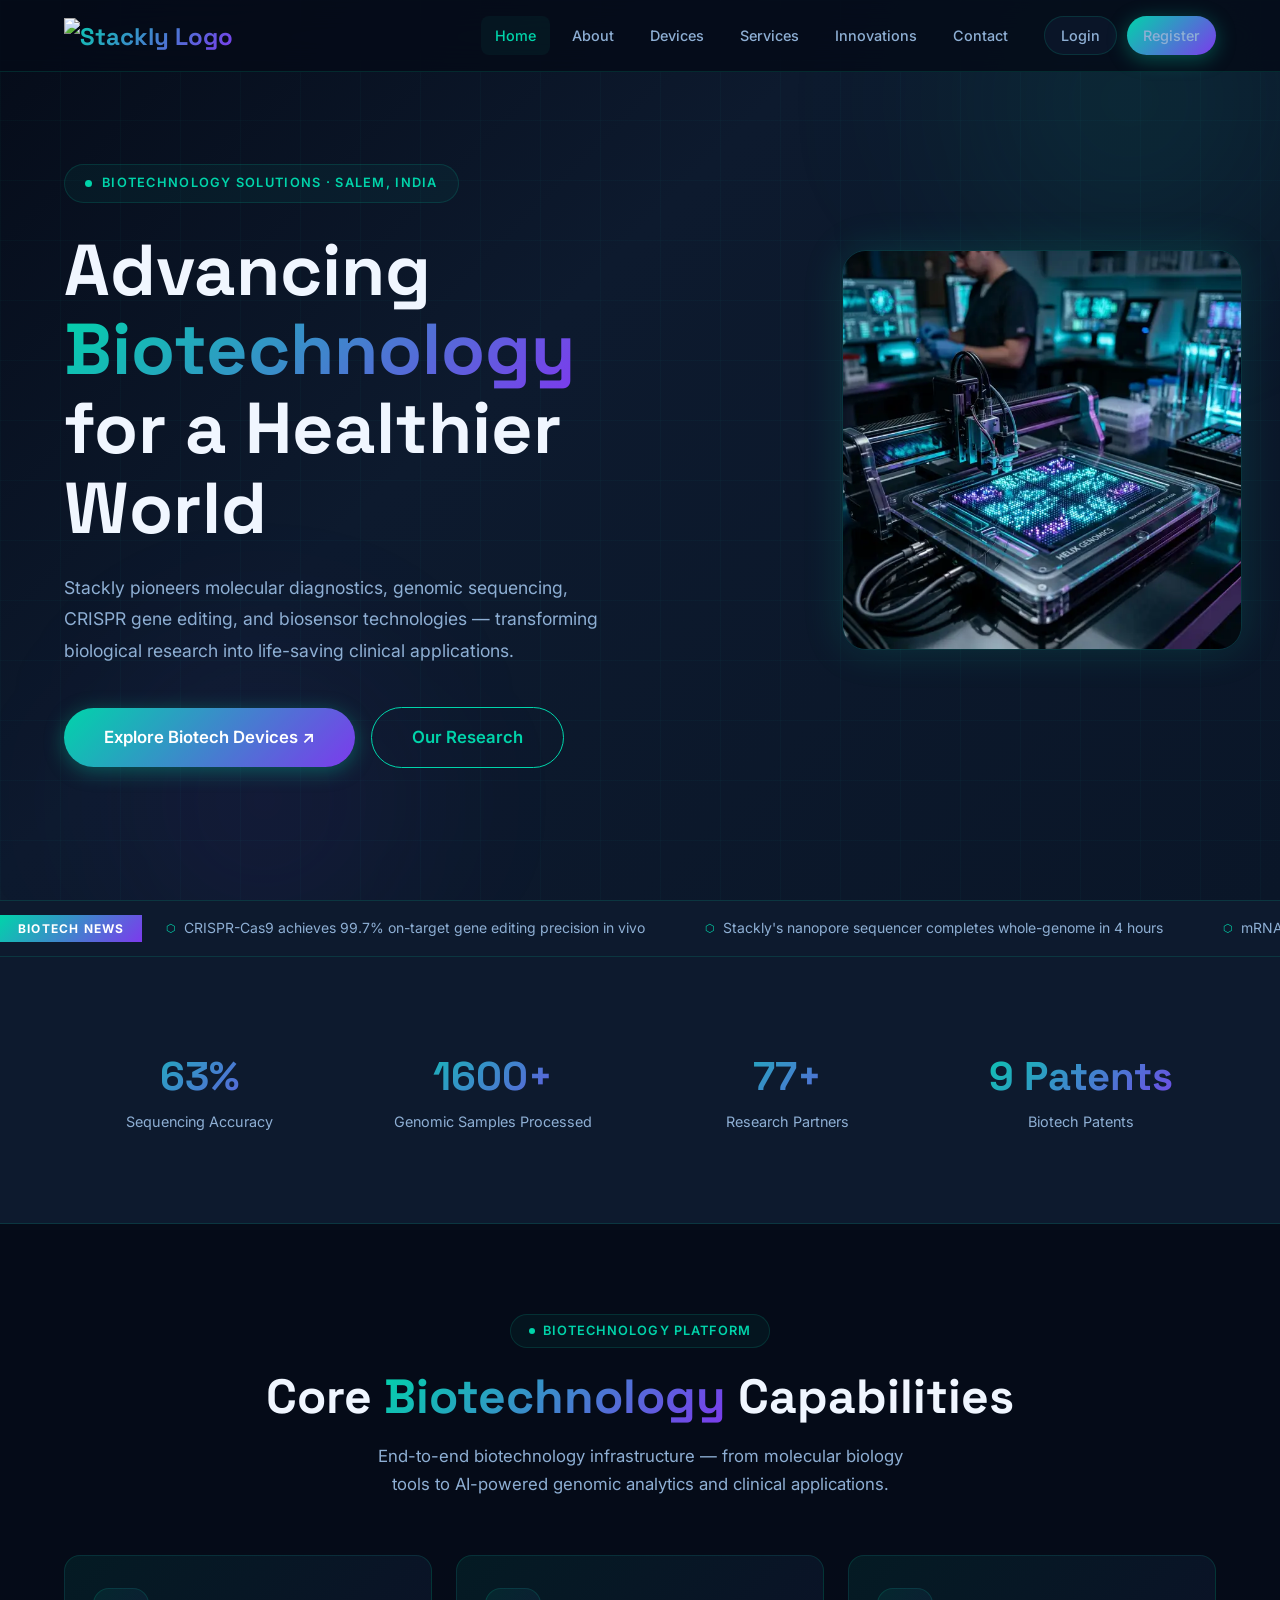
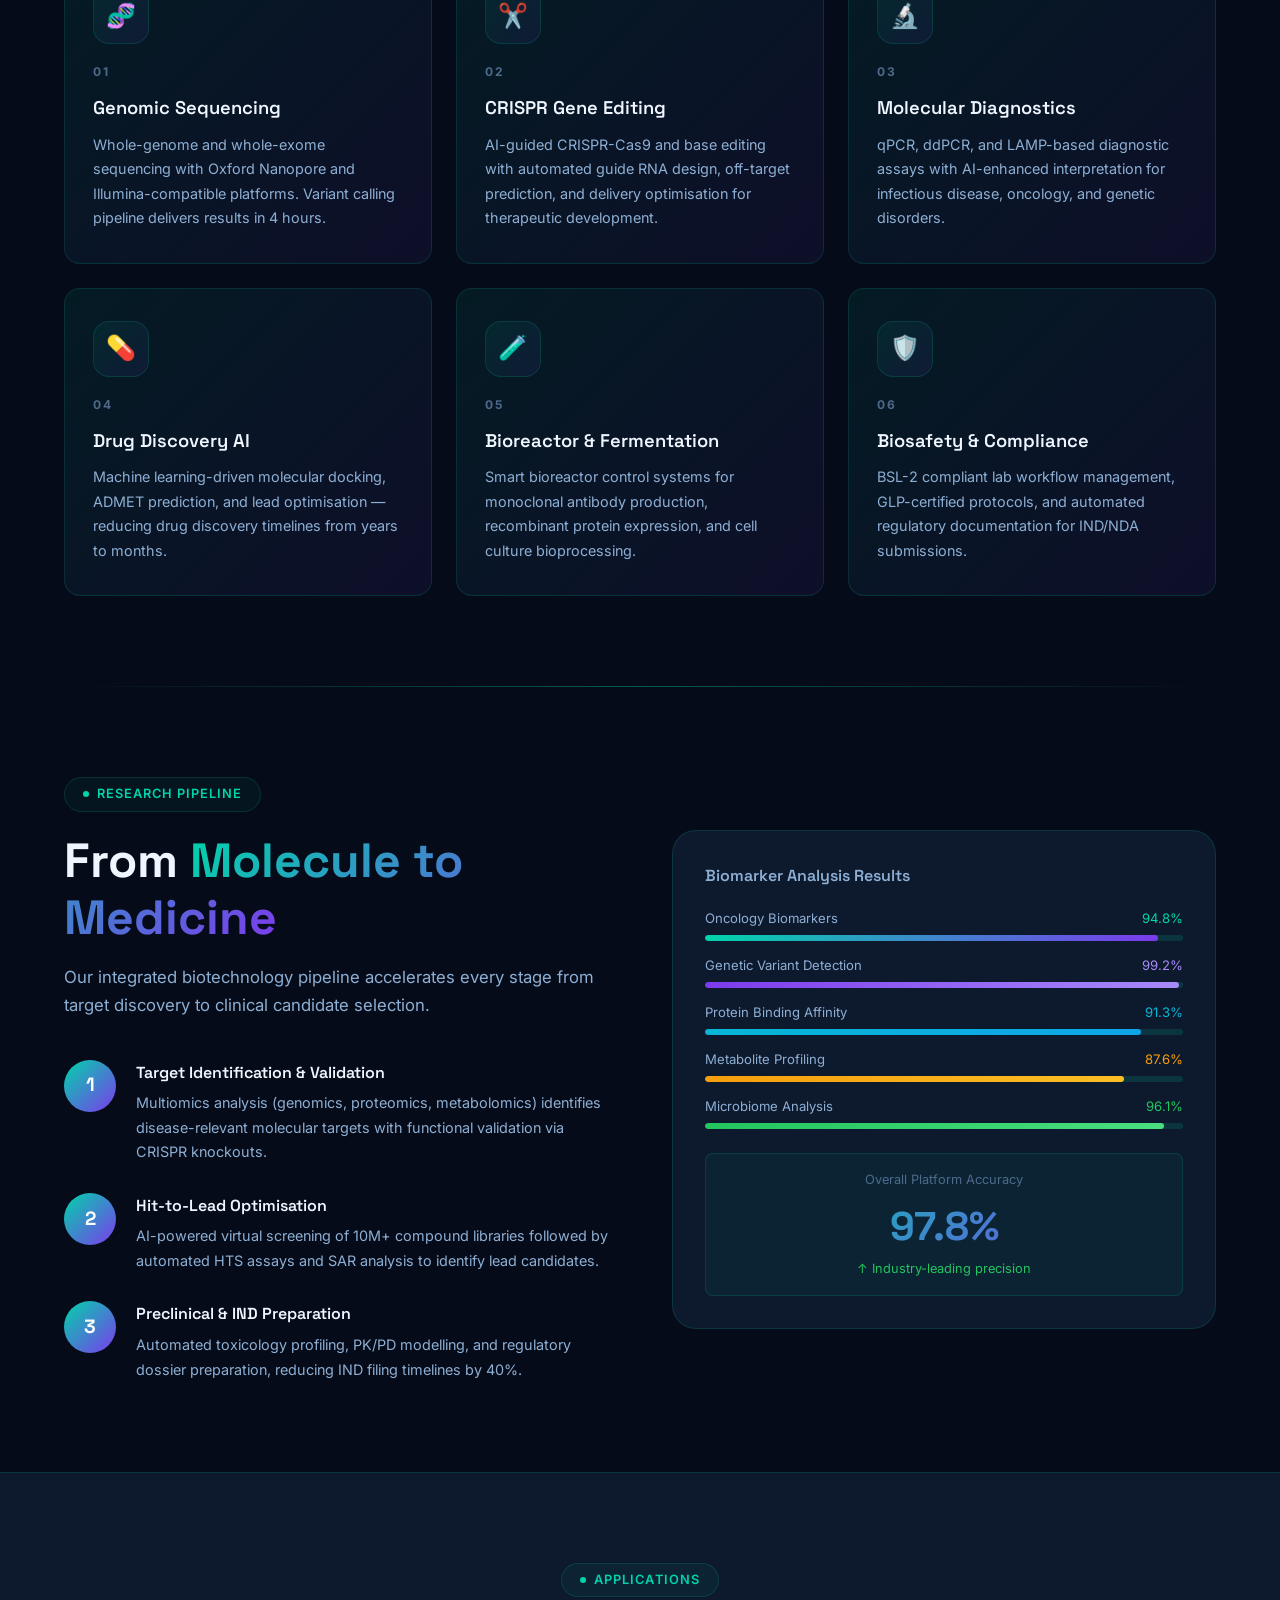
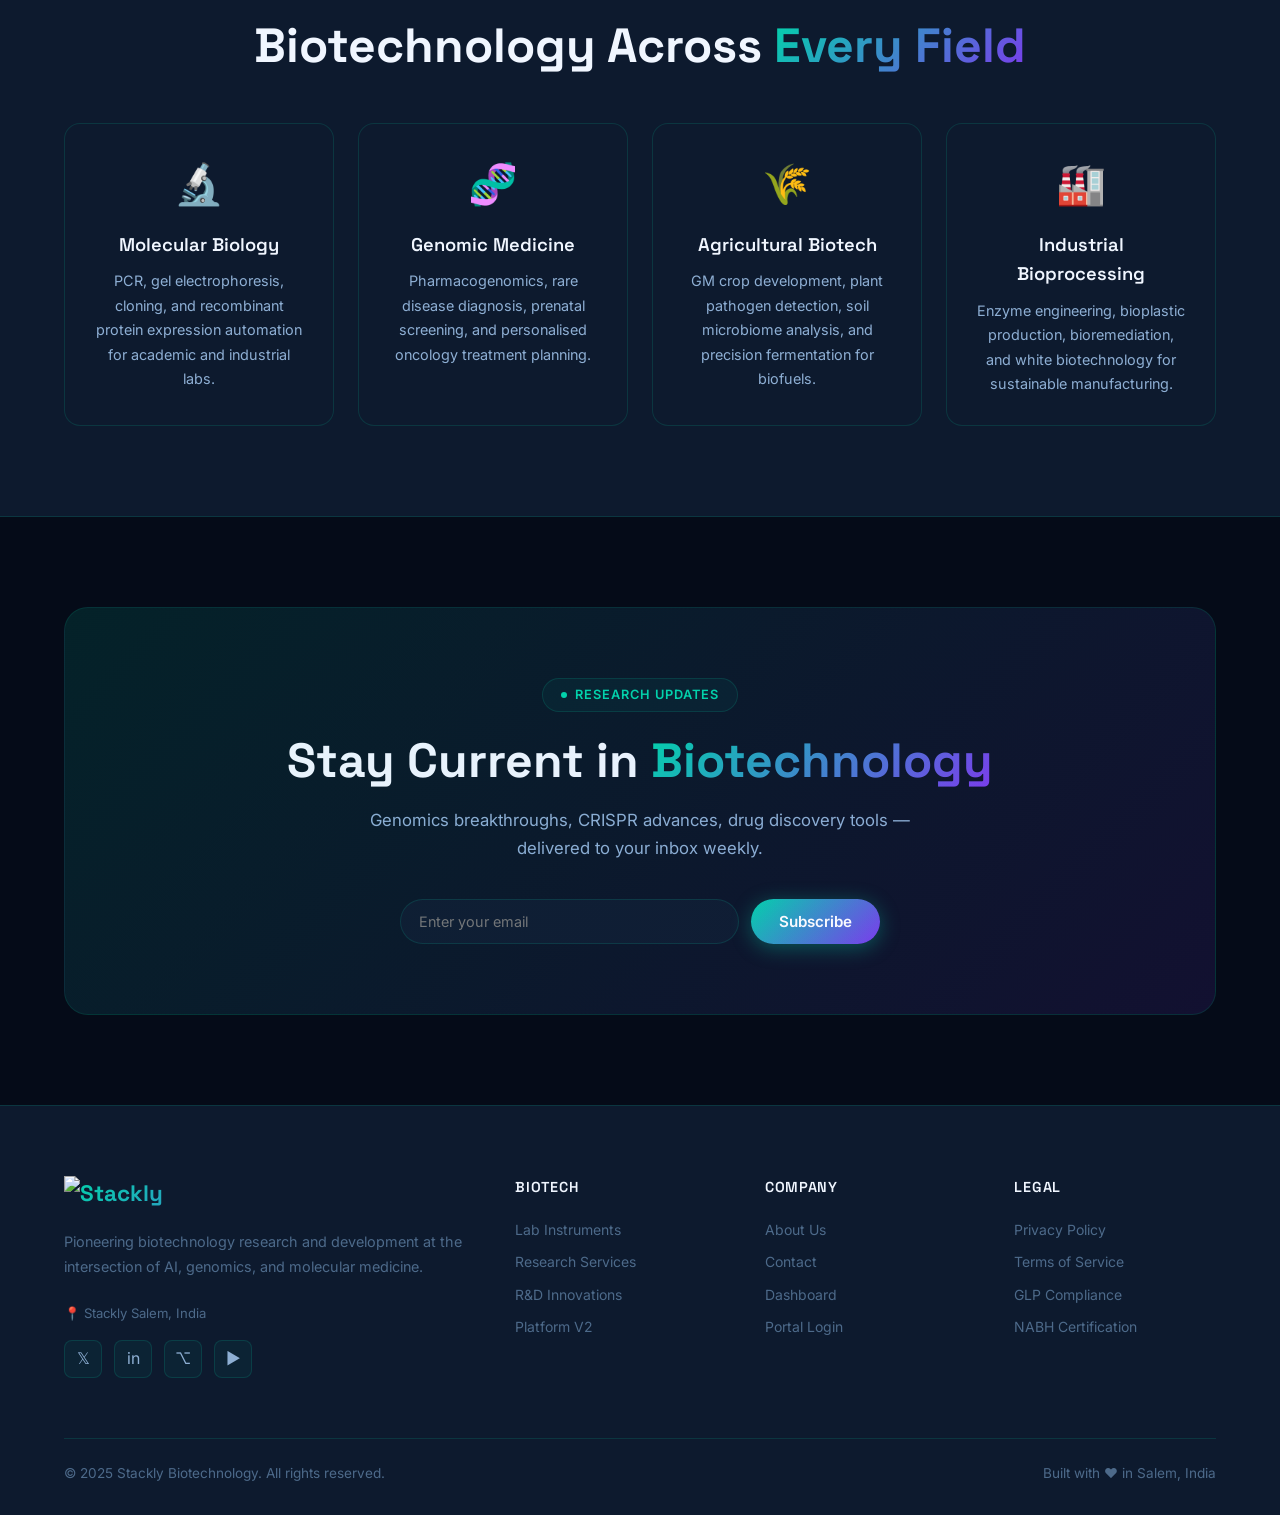
==== commit b22b97c1: "Add files via upload" ====
--- a/index.html
+++ b/index.html
@@ -31,16 +31,9 @@
     <a href="innovations.html">Innovations</a>
     <a href="contact.html">Contact</a>
     <!-- Access Dropdown -->
-    <div class="nav-dropdown" id="navDropdown">
-      <button class="nav-dropdown-trigger" id="dropdownTrigger">
-        Access Portal <span class="caret">▼</span>
-      </button>
-      <div class="nav-dropdown-menu">
-        <a href="dashboard.html"><span class="menu-icon">📊</span> Dashboard</a>
-        <div class="menu-divider"></div>
-        <a href="login.html?type=admission"><span class="menu-icon">🏥</span> Admission</a>
-        <a href="login.html?type=customer"><span class="menu-icon">👤</span> Customer</a>
-      </div>
+    <div style="display:flex; gap:10px; margin-left:14px;">
+      <a href="login.html?tab=login" class="btn btn-ghost btn-sm" style="padding:7px 16px; border-radius:var(--radius-pill);">Login</a>
+      <a href="login.html?tab=register" class="btn btn-primary btn-sm" style="padding:7px 16px; border-radius:var(--radius-pill);">Register</a>
     </div>
   </div>
   <button class="navbar-mobile-toggle" id="mobileToggle" aria-label="Toggle menu">
@@ -56,10 +49,9 @@
   <a href="services.html">Services</a>
   <a href="innovations.html">Innovations</a>
   <a href="contact.html">Contact</a>
-  <div class="mobile-access-section">
-    <div class="mobile-access-label">Login</div>
-    <a href="login.html?type=admin">🛡️ Admin</a>
-    <a href="login.html?type=customer">👤 Customer</a>
+  <div class="mobile-access-section" style="display:flex; flex-direction:column; gap:10px; padding:15px; border-top:1px solid rgba(255,255,255,0.05); margin-top:10px;">
+    <a href="login.html?tab=login" class="btn btn-outline" style="width:100%; justify-content:center;">Login</a>
+    <a href="login.html?tab=register" class="btn btn-primary" style="width:100%; justify-content:center;">Register</a>
   </div>
 </div>
 
@@ -86,53 +78,8 @@
     </div>
   </div>
 
-  <!-- Hero visual -->
-  <div class="hero-visual" style="background:var(--bg-card);border:1px solid var(--border);border-radius:var(--radius-lg);padding:24px;box-shadow:var(--shadow-glow);">
-    <div style="display:flex;align-items:center;gap:10px;margin-bottom:20px;">
-      <div style="width:10px;height:10px;border-radius:50%;background:#ef4444;"></div>
-      <div style="width:10px;height:10px;border-radius:50%;background:var(--accent2);"></div>
-      <div style="width:10px;height:10px;border-radius:50%;background:#22c55e;"></div>
-      <span style="font-size:0.8rem;color:var(--text-muted);margin-left:8px;">Biotech Lab Monitor</span>
-    </div>
-    <div style="display:grid;grid-template-columns:1fr 1fr;gap:12px;margin-bottom:16px;">
-      <div style="background:var(--bg-glass2);border:1px solid var(--border);border-radius:var(--radius-sm);padding:14px;">
-        <div style="font-size:0.72rem;color:var(--text-muted);text-transform:uppercase;letter-spacing:.08em;margin-bottom:6px;">DNA Purity (A260/280)</div>
-        <div style="font-size:1.6rem;font-weight:700;color:var(--primary);font-family:var(--font-heading);">1.89</div>
-        <div style="font-size:0.72rem;color:#22c55e;">✓ High Purity</div>
-      </div>
-      <div style="background:var(--bg-glass2);border:1px solid var(--border);border-radius:var(--radius-sm);padding:14px;">
-        <div style="font-size:0.72rem;color:var(--text-muted);text-transform:uppercase;letter-spacing:.08em;margin-bottom:6px;">Cell Viability</div>
-        <div style="font-size:1.6rem;font-weight:700;color:var(--secondary-light);font-family:var(--font-heading);">96.4<span style="font-size:.9rem;color:var(--text-muted)"> %</span></div>
-        <div style="font-size:0.72rem;color:#22c55e;">✓ Excellent</div>
-      </div>
-      <div style="background:var(--bg-glass2);border:1px solid var(--border);border-radius:var(--radius-sm);padding:14px;">
-        <div style="font-size:0.72rem;color:var(--text-muted);text-transform:uppercase;letter-spacing:.08em;margin-bottom:6px;">PCR Efficiency</div>
-        <div style="font-size:1.6rem;font-weight:700;color:var(--accent2);font-family:var(--font-heading);">99.2<span style="font-size:.9rem;color:var(--text-muted)"> %</span></div>
-        <div style="font-size:0.72rem;color:#22c55e;">✓ Optimal</div>
-      </div>
-      <div style="background:var(--bg-glass2);border:1px solid var(--border);border-radius:var(--radius-sm);padding:14px;">
-        <div style="font-size:0.72rem;color:var(--text-muted);text-transform:uppercase;letter-spacing:.08em;margin-bottom:6px;">Culture pH</div>
-        <div style="font-size:1.6rem;font-weight:700;color:var(--accent);font-family:var(--font-heading);">7.42</div>
-        <div style="font-size:0.72rem;color:#22c55e;">✓ Physiological</div>
-      </div>
-    </div>
-    <div style="height:80px;background:var(--bg-glass2);border:1px solid var(--border);border-radius:var(--radius-sm);padding:10px;display:flex;align-items:flex-end;gap:4px;overflow:hidden;">
-      <div style="font-size:0.7rem;color:var(--text-muted);align-self:flex-start;white-space:nowrap;">Gene Expression ●</div>
-      <div style="flex:1;display:flex;align-items:flex-end;gap:3px;height:48px;">
-        <div style="flex:1;height:20%;background:var(--primary);opacity:.5;border-radius:2px 2px 0 0;"></div>
-        <div style="flex:1;height:45%;background:var(--primary);opacity:.6;border-radius:2px 2px 0 0;"></div>
-        <div style="flex:1;height:100%;background:var(--primary);border-radius:2px 2px 0 0;"></div>
-        <div style="flex:1;height:30%;background:var(--primary);opacity:.6;border-radius:2px 2px 0 0;"></div>
-        <div style="flex:1;height:15%;background:var(--primary);opacity:.4;border-radius:2px 2px 0 0;"></div>
-        <div style="flex:1;height:55%;background:var(--primary);opacity:.7;border-radius:2px 2px 0 0;"></div>
-        <div style="flex:1;height:80%;background:var(--primary);opacity:.9;border-radius:2px 2px 0 0;"></div>
-        <div style="flex:1;height:35%;background:var(--primary);opacity:.6;border-radius:2px 2px 0 0;"></div>
-        <div style="flex:1;height:20%;background:var(--primary);opacity:.5;border-radius:2px 2px 0 0;"></div>
-        <div style="flex:1;height:60%;background:var(--primary);opacity:.8;border-radius:2px 2px 0 0;"></div>
-        <div style="flex:1;height:100%;background:var(--primary);border-radius:2px 2px 0 0;"></div>
-        <div style="flex:1;height:25%;background:var(--primary);opacity:.5;border-radius:2px 2px 0 0;"></div>
-      </div>
-    </div>
+  <div class="hero-visual" style="border-radius:var(--radius-lg);overflow:hidden;box-shadow:var(--shadow-glow);border:1px solid var(--border);">
+    <img src="home_hero.webp" alt="Biotech Lab Equipment" style="width:100%;height:auto;object-fit:cover;display:block;">
   </div>
 </section>
 
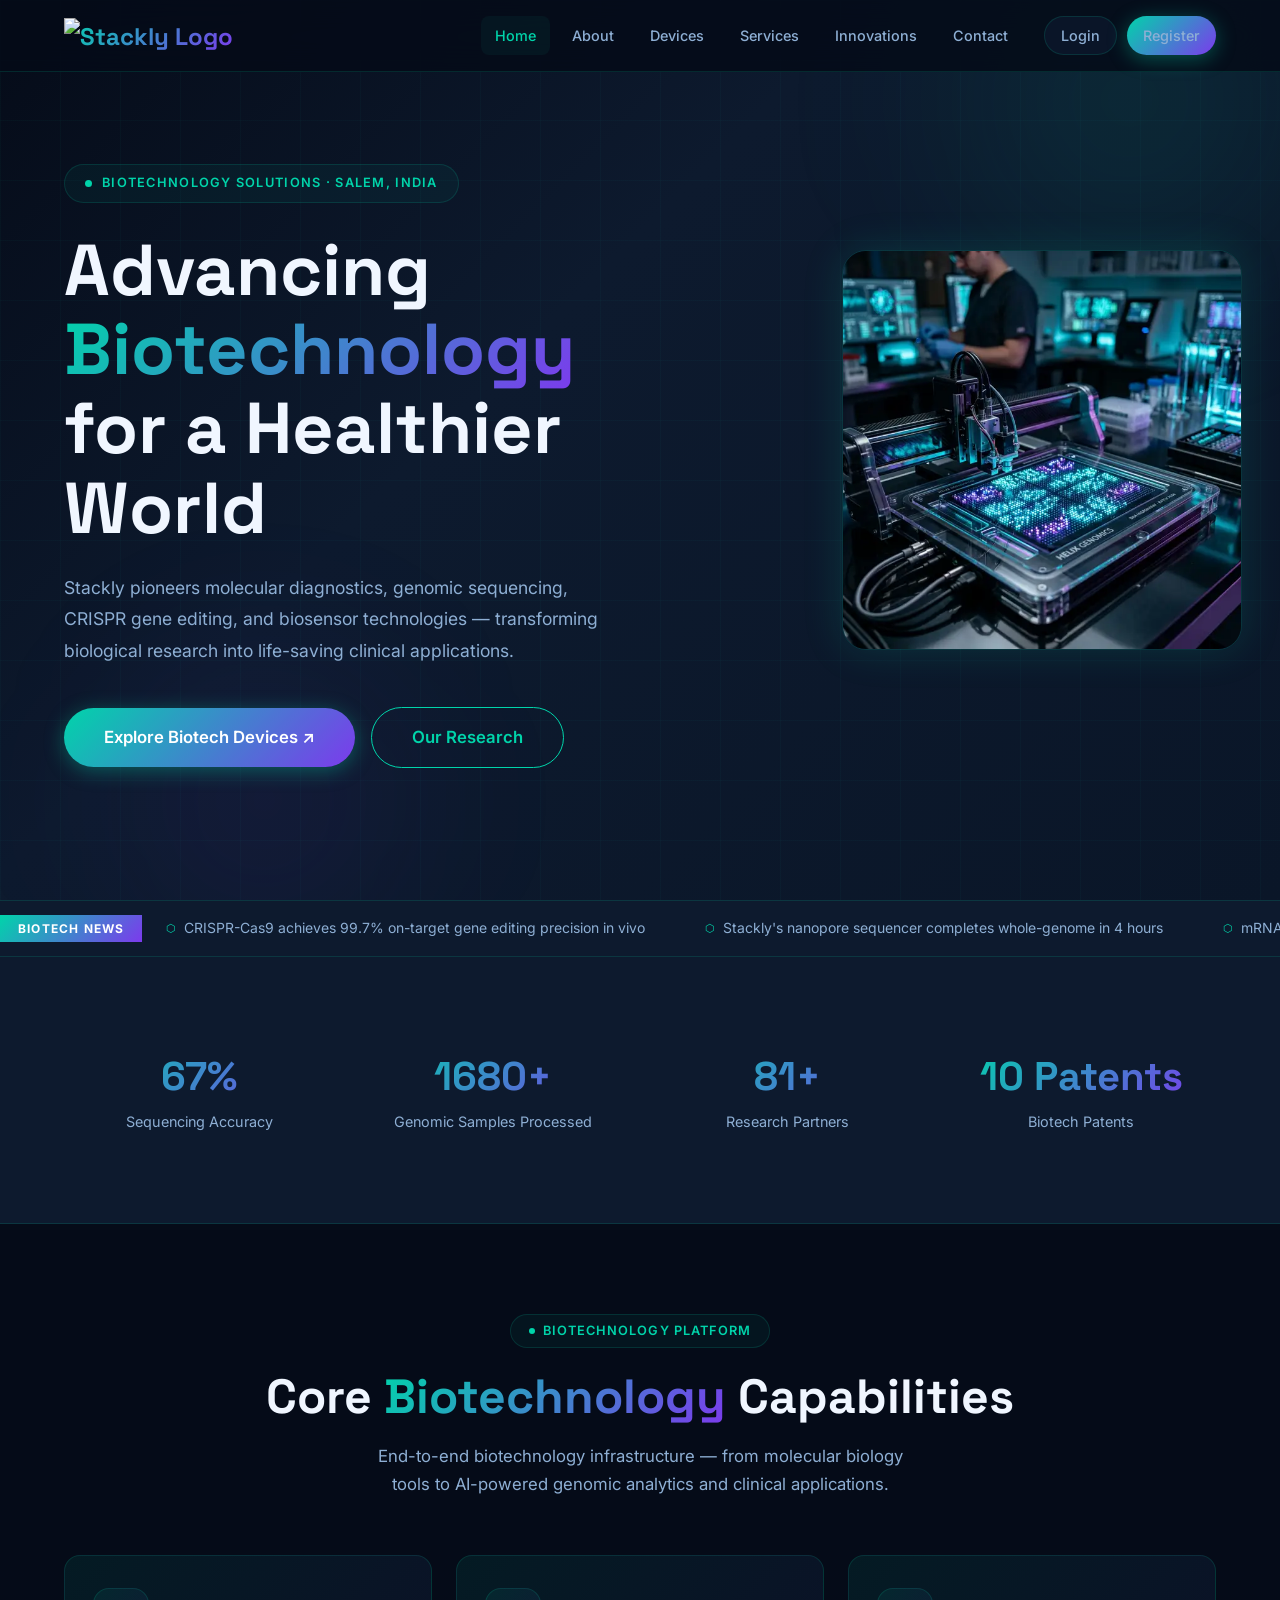
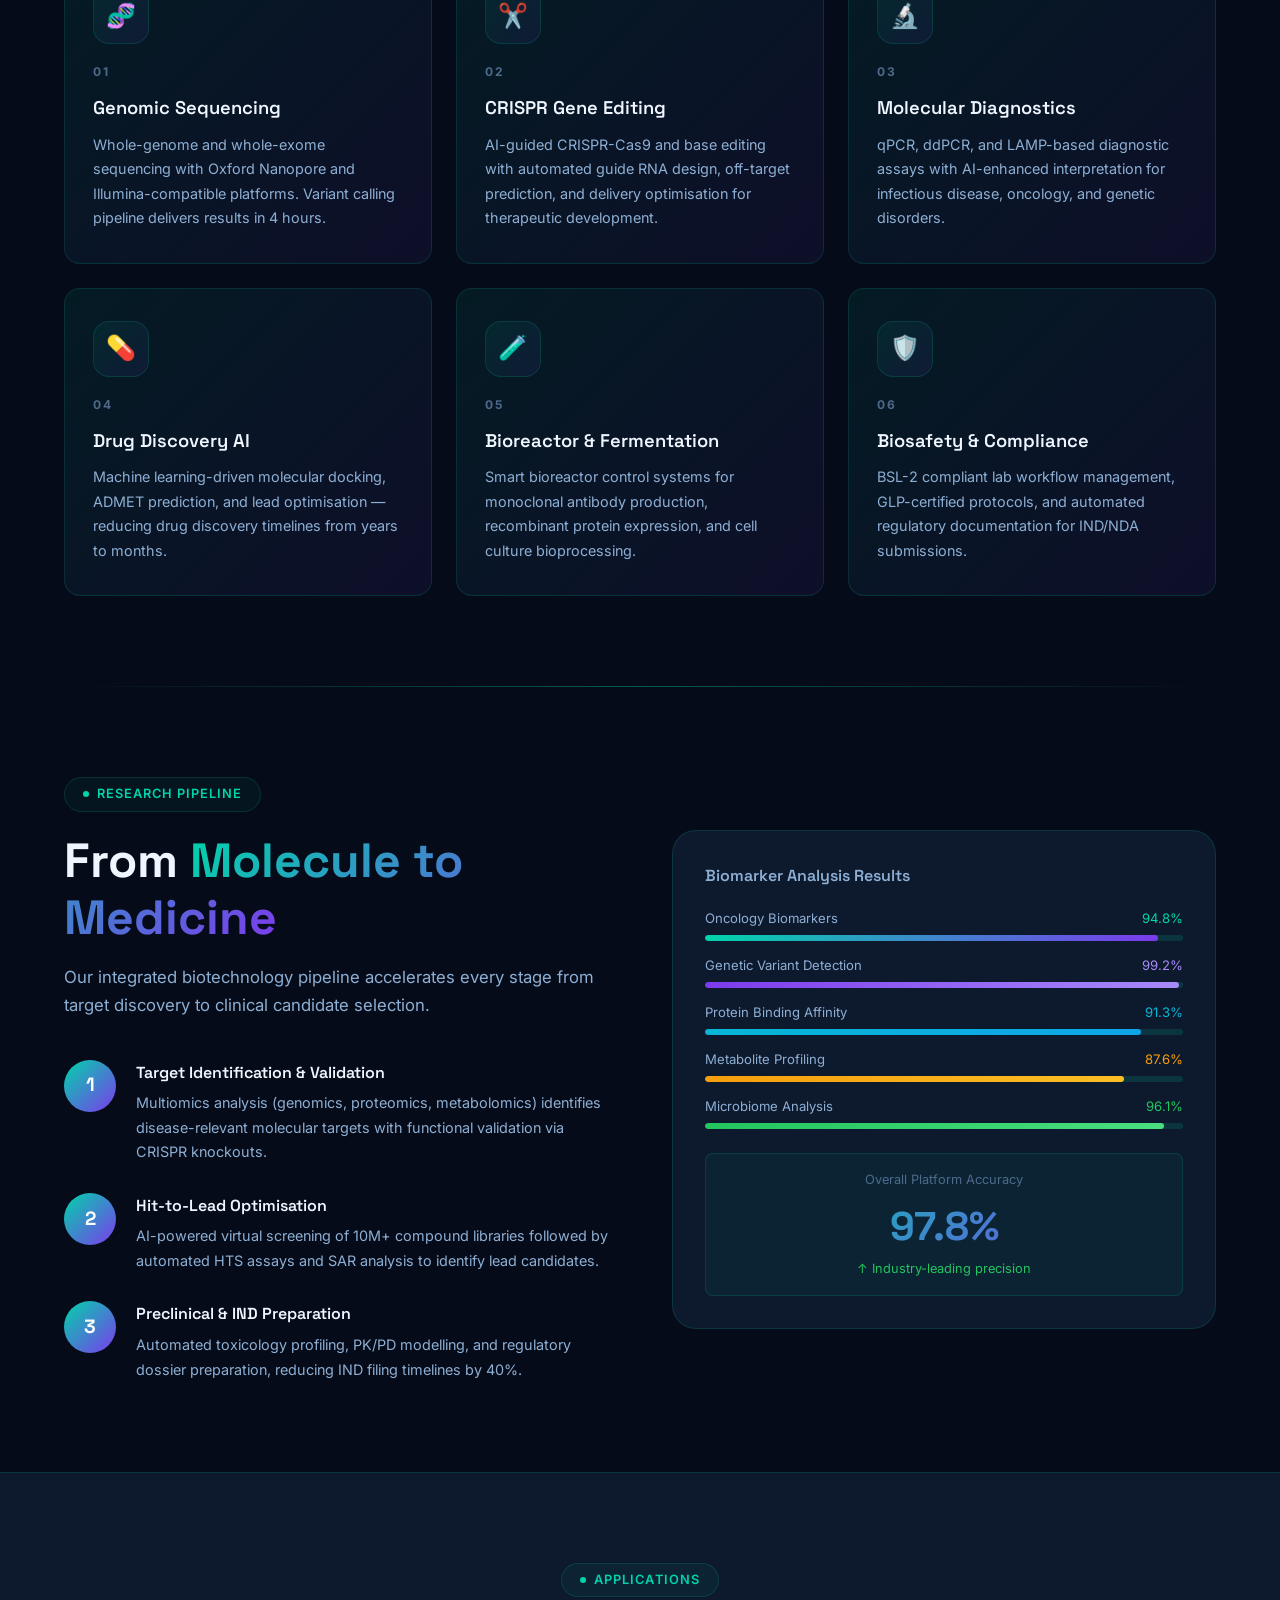
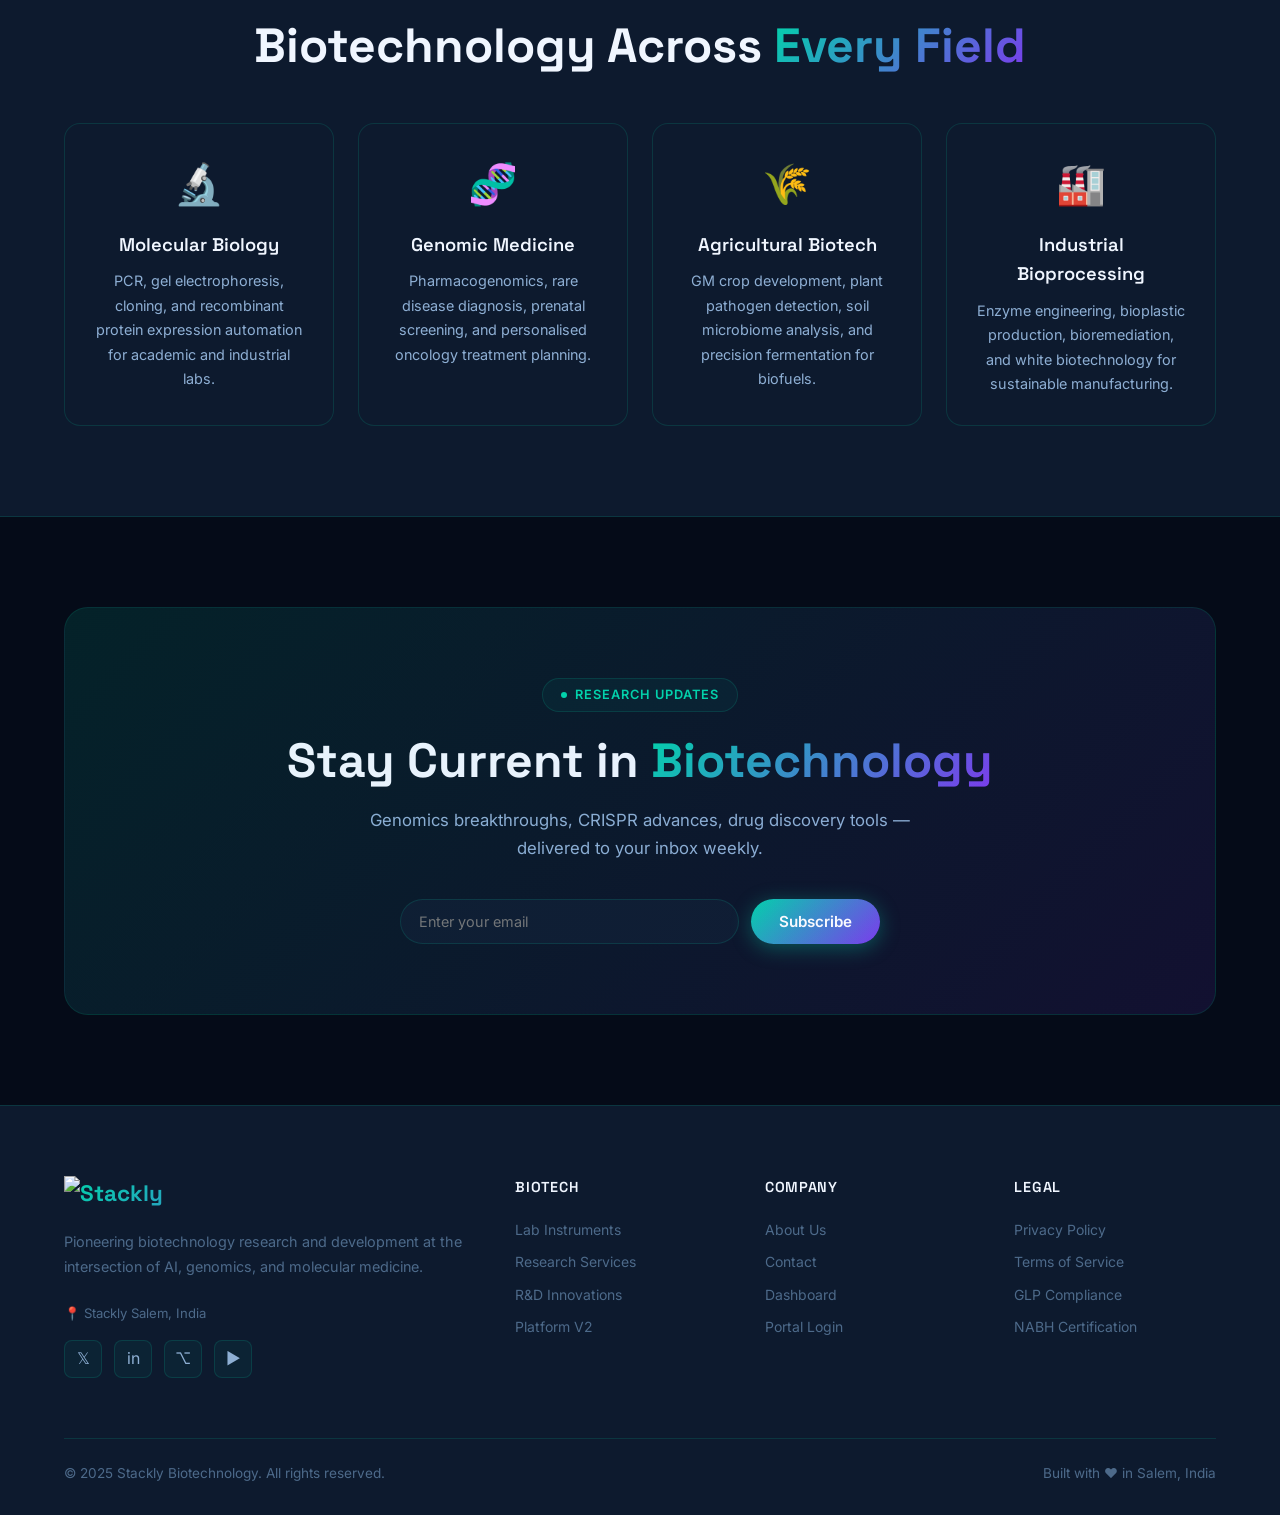
==== commit 55bb95fb: "Add files via upload" ====
--- a/index.html
+++ b/index.html
@@ -32,8 +32,8 @@
     <a href="contact.html">Contact</a>
     <!-- Access Dropdown -->
     <div style="display:flex; gap:10px; margin-left:14px;">
-      <a href="login.html?tab=login" class="btn btn-ghost btn-sm" style="padding:7px 16px; border-radius:var(--radius-pill);">Login</a>
-      <a href="login.html?tab=register" class="btn btn-primary btn-sm" style="padding:7px 16px; border-radius:var(--radius-pill);">Register</a>
+      <a href="login.html" class="btn btn-ghost btn-sm" style="padding:7px 16px; border-radius:var(--radius-pill);">Login</a>
+      <a href="register.html" class="btn btn-primary btn-sm" style="padding:7px 16px; border-radius:var(--radius-pill);">Register</a>
     </div>
   </div>
   <button class="navbar-mobile-toggle" id="mobileToggle" aria-label="Toggle menu">
@@ -50,8 +50,8 @@
   <a href="innovations.html">Innovations</a>
   <a href="contact.html">Contact</a>
   <div class="mobile-access-section" style="display:flex; flex-direction:column; gap:10px; padding:15px; border-top:1px solid rgba(255,255,255,0.05); margin-top:10px;">
-    <a href="login.html?tab=login" class="btn btn-outline" style="width:100%; justify-content:center;">Login</a>
-    <a href="login.html?tab=register" class="btn btn-primary" style="width:100%; justify-content:center;">Register</a>
+    <a href="login.html" class="btn btn-outline" style="width:100%; justify-content:center;">Login</a>
+    <a href="register.html" class="btn btn-primary" style="width:100%; justify-content:center;">Register</a>
   </div>
 </div>
 
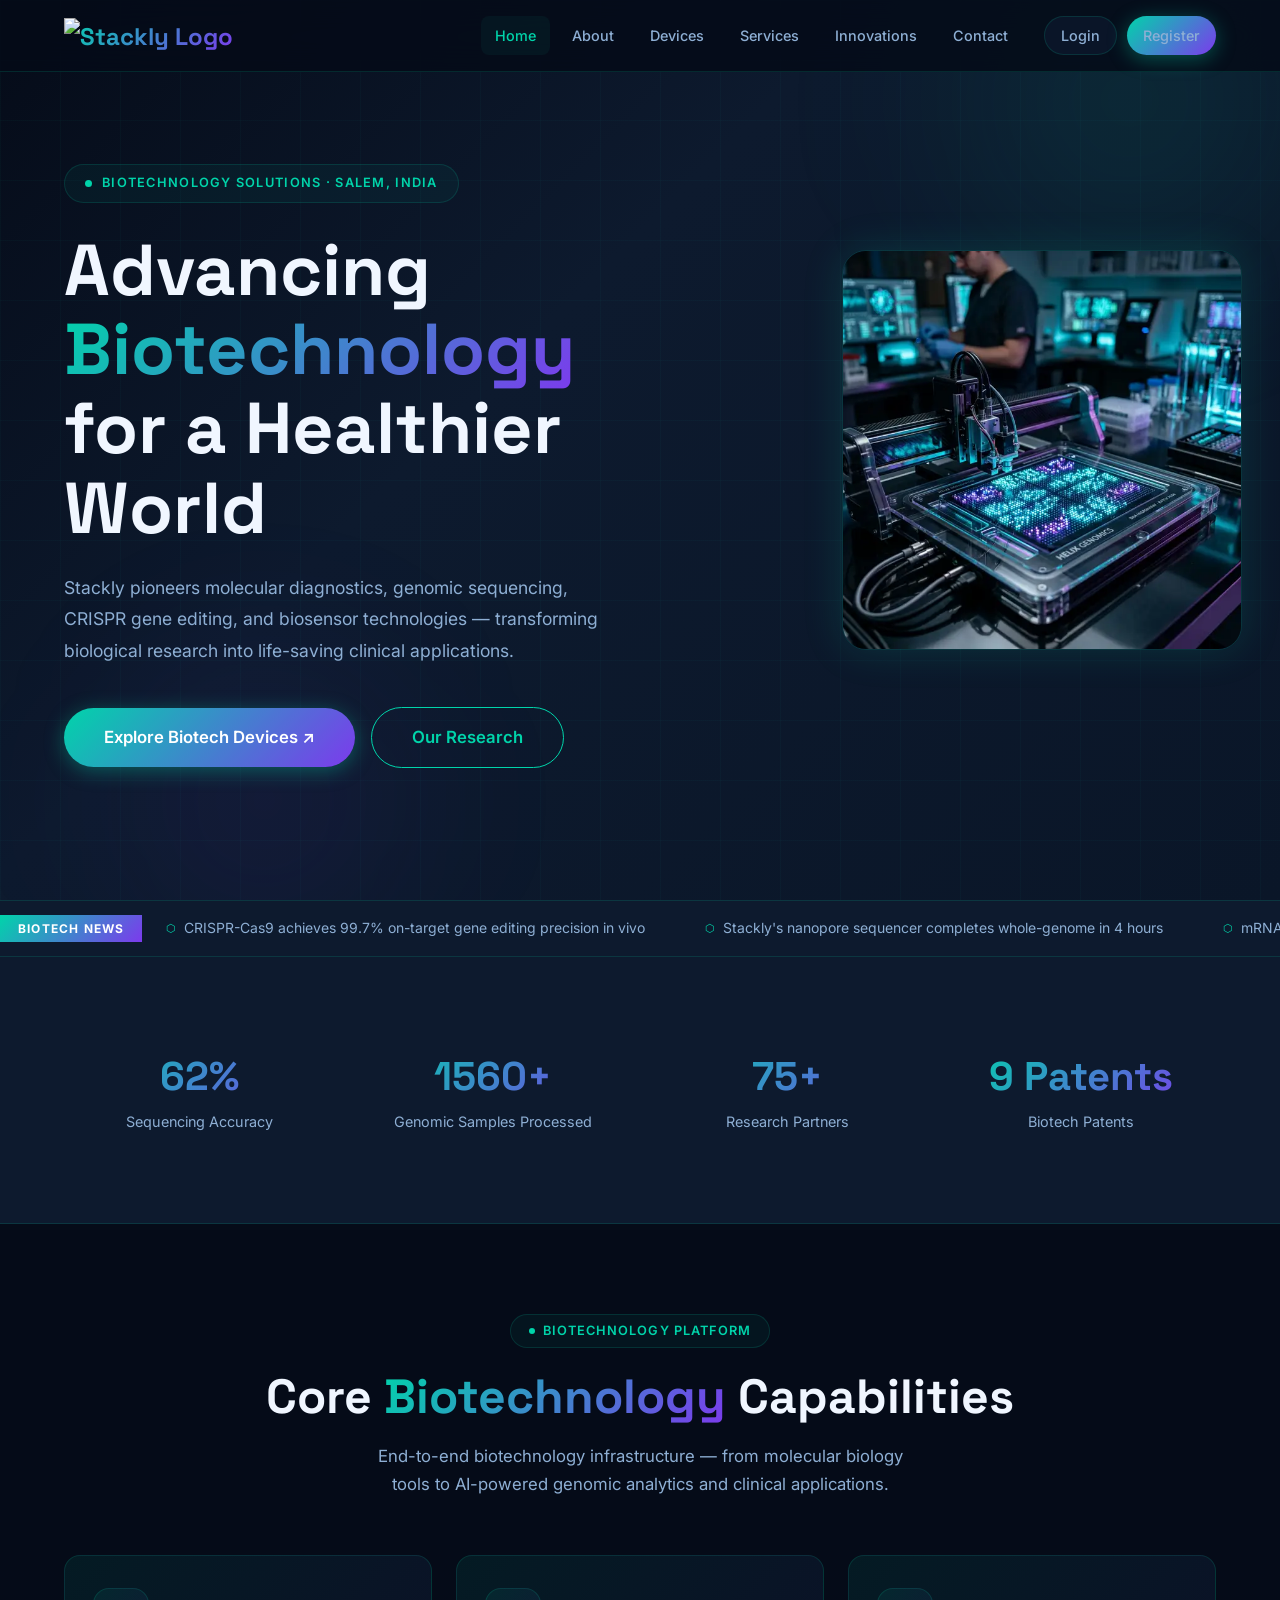
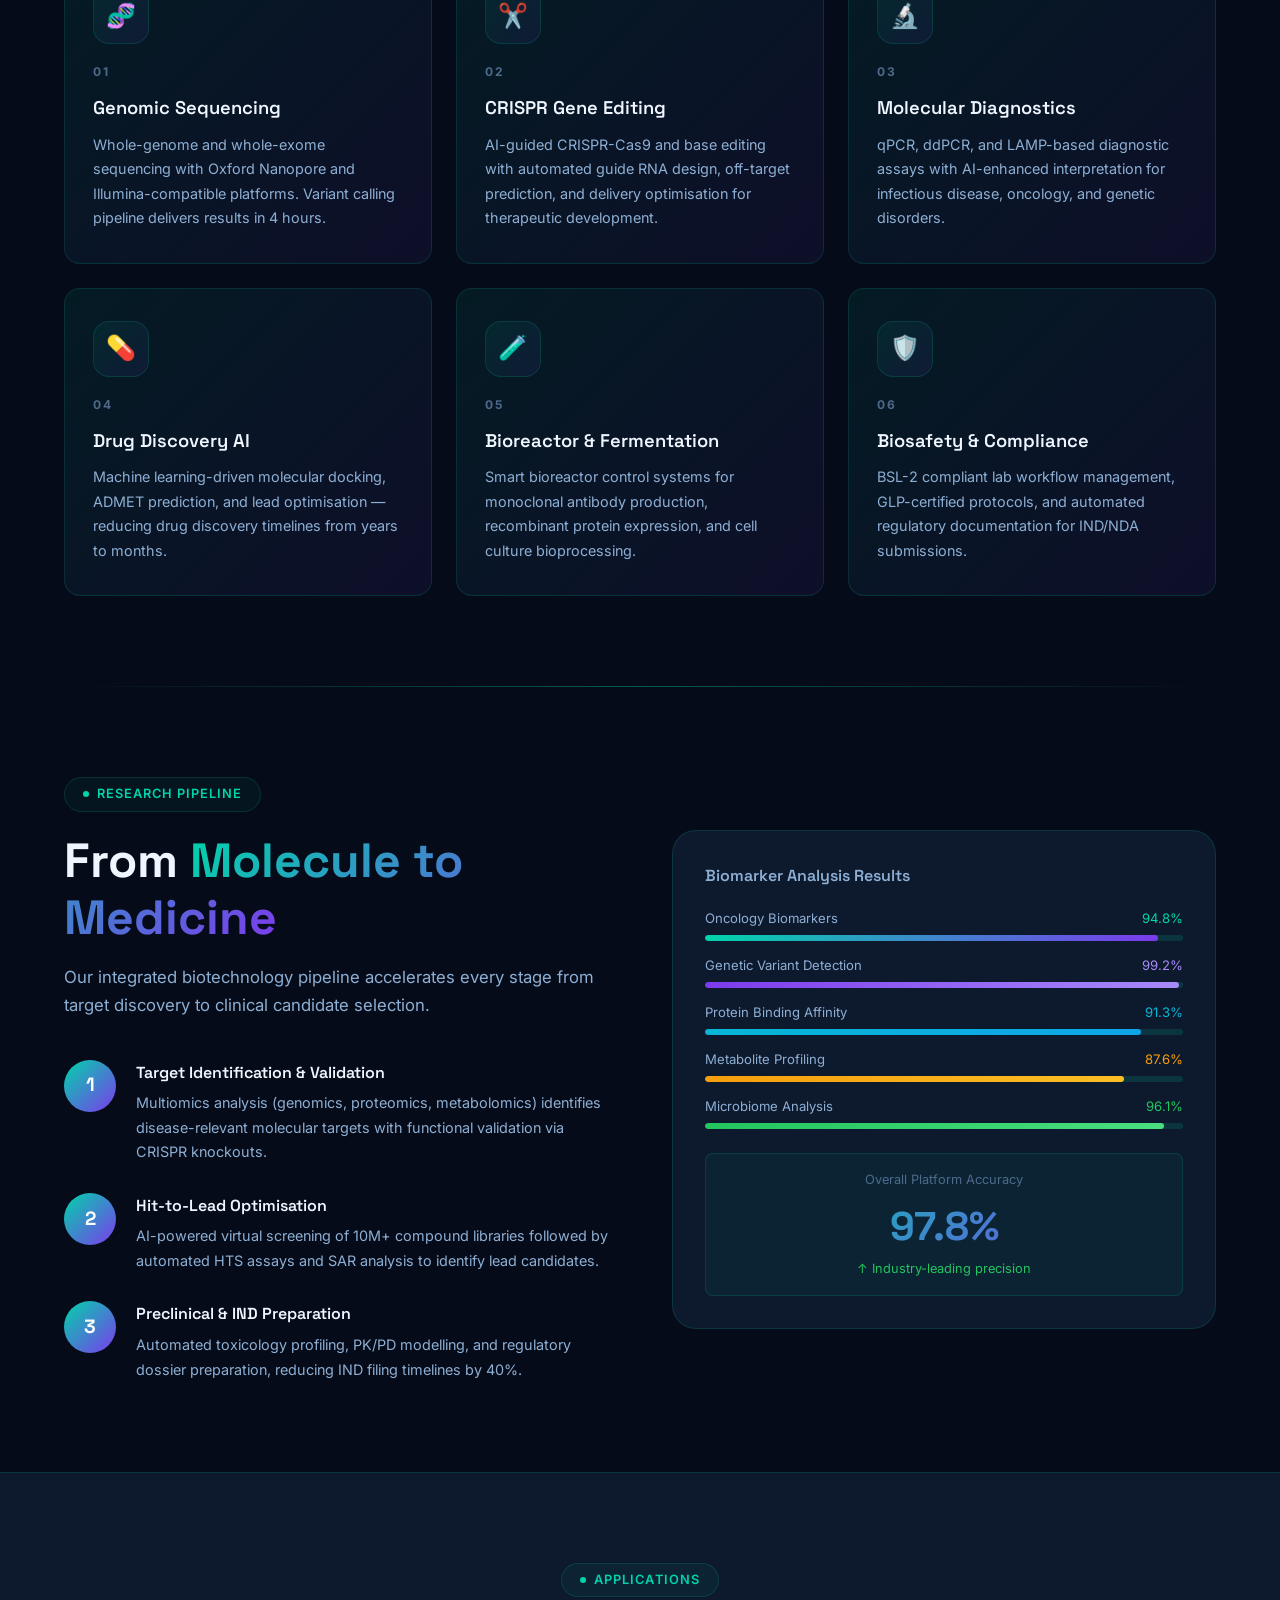
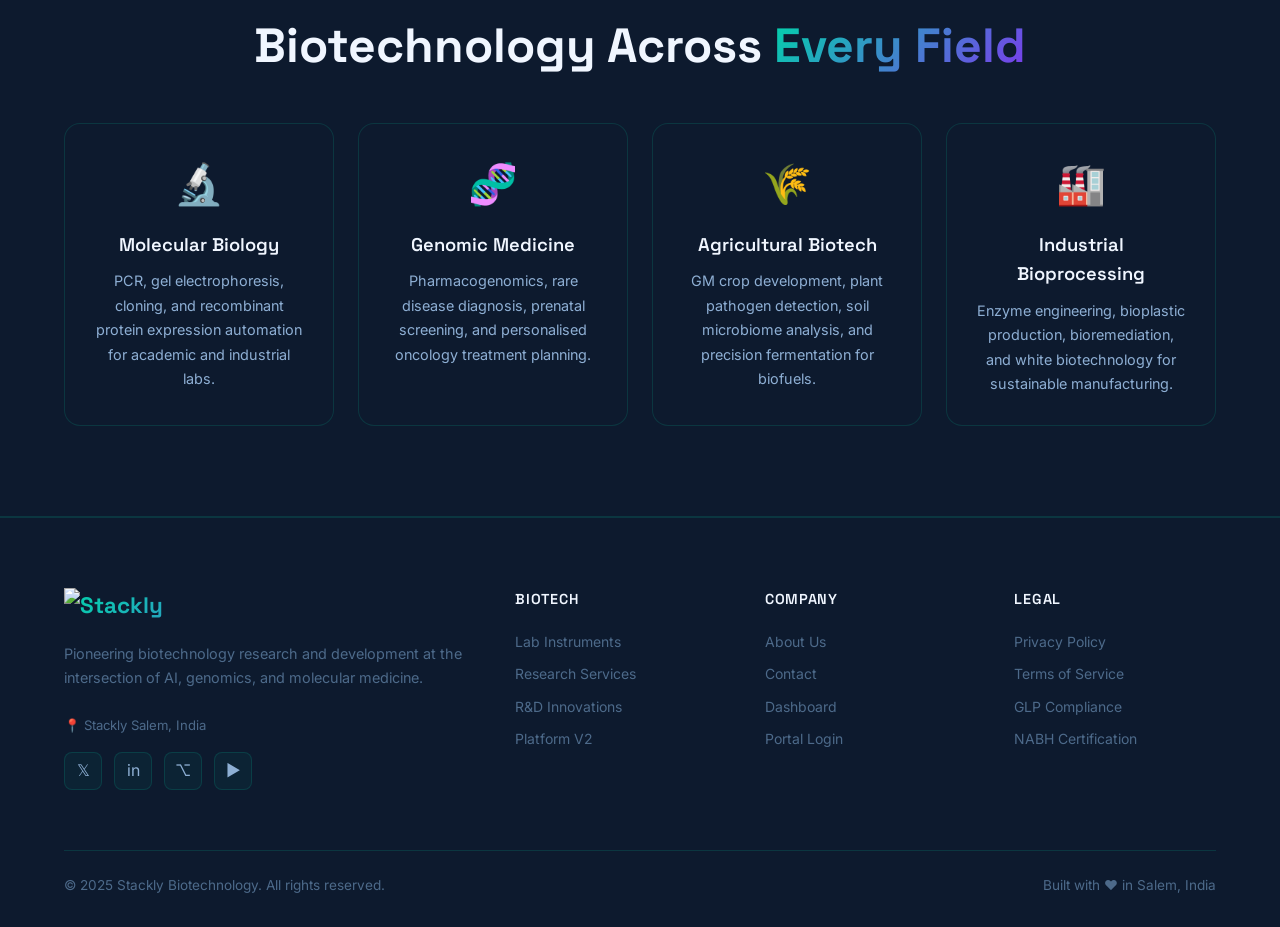
==== commit 3079a5b8: "Add files via upload" ====
--- a/index.html
+++ b/index.html
@@ -280,21 +280,7 @@
   </div>
 </section>
 
-<!-- NEWSLETTER -->
-<section class="section">
-  <div class="container">
-    <div class="cta-banner reveal">
-      <div class="section-tag" style="margin:0 auto 20px;">Research Updates</div>
-      <h2 class="section-title">Stay Current in <span>Biotechnology</span></h2>
-      <p class="section-subtitle" style="margin:0 auto 36px;">Genomics breakthroughs, CRISPR advances, drug discovery tools — delivered to your inbox weekly.</p>
-      <form style="display:flex;gap:12px;max-width:480px;margin:0 auto;flex-wrap:wrap;" onsubmit="event.preventDefault();this.querySelector('input').value='';this.querySelector('button').textContent='Subscribed ✓';">
-        <input type="email" placeholder="Enter your email" required
-          style="flex:1;min-width:220px;padding:13px 18px;background:var(--bg-card);border:1px solid var(--border);border-radius:var(--radius-pill);color:var(--text-primary);font-size:0.9rem;outline:none;" />
-        <button type="submit" class="btn btn-primary">Subscribe</button>
-      </form>
-    </div>
-  </div>
-</section>
+
 
 <!-- FOOTER -->
 <footer>
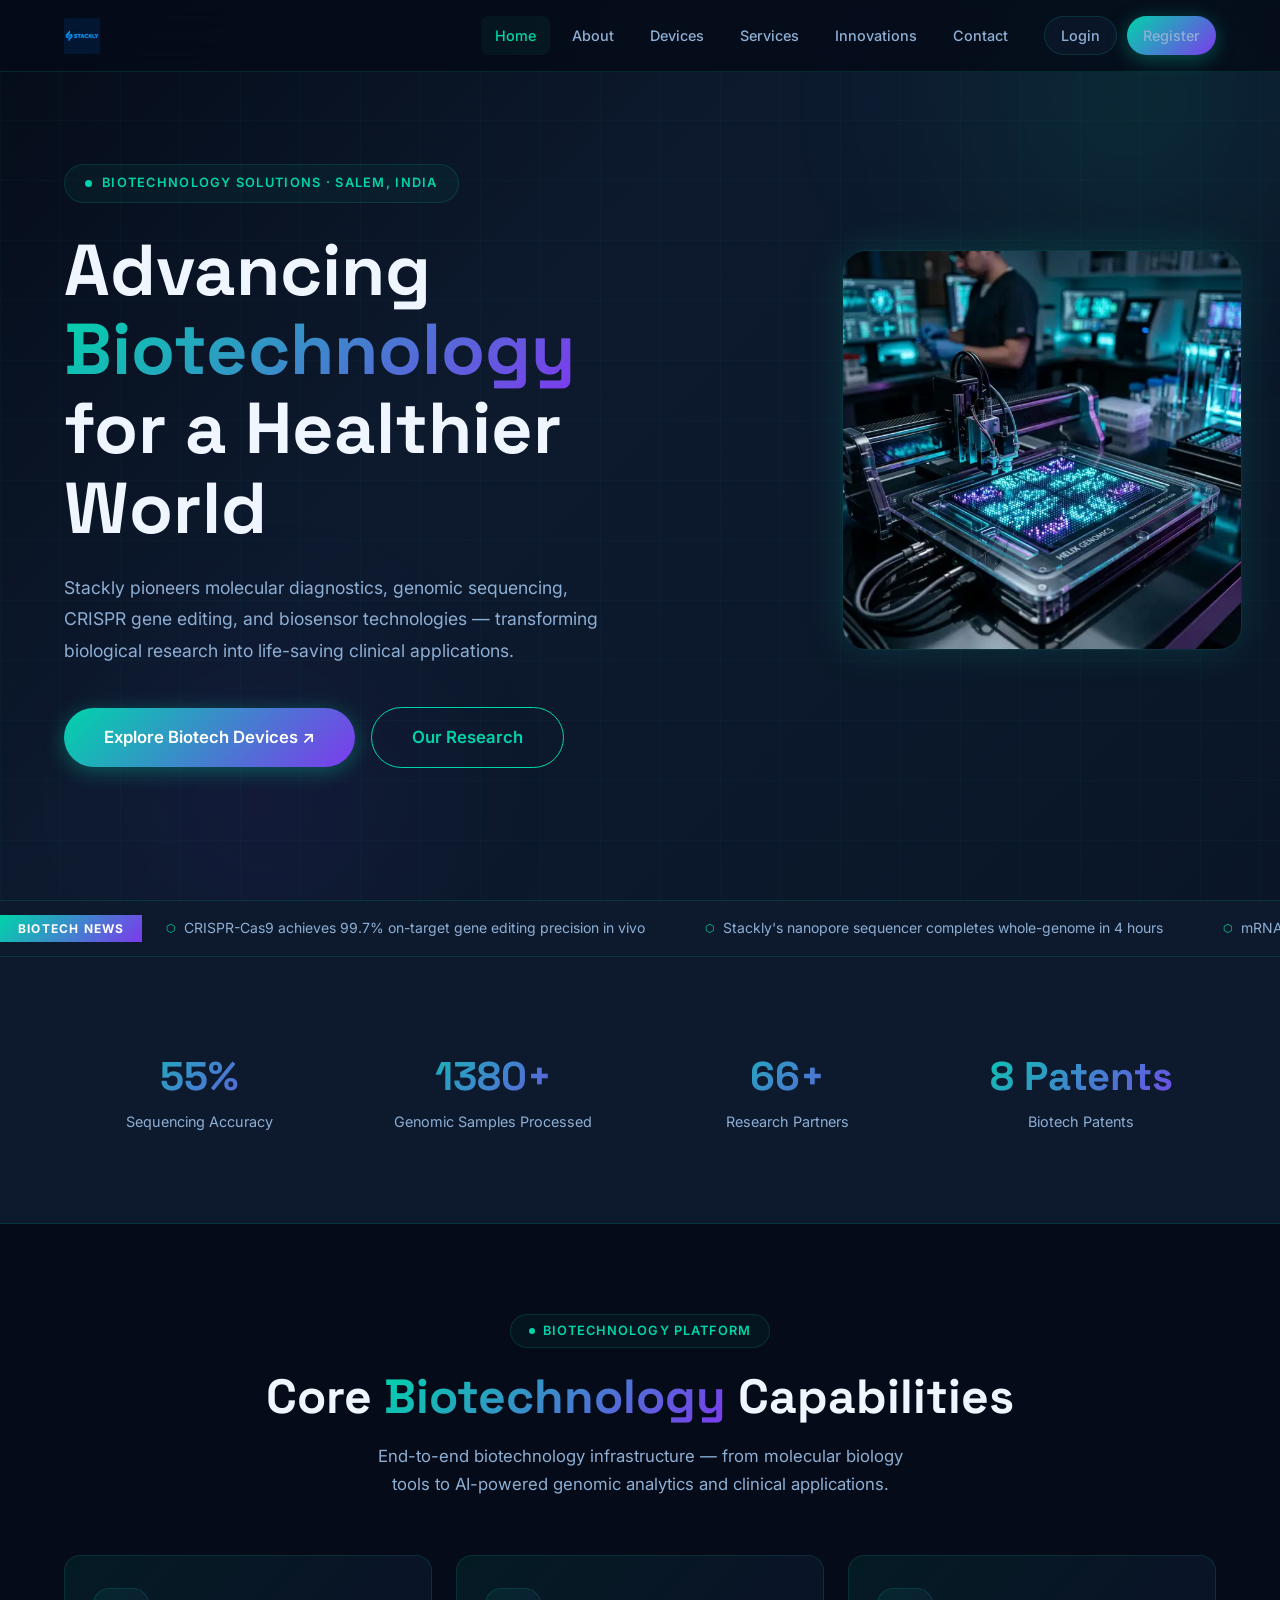
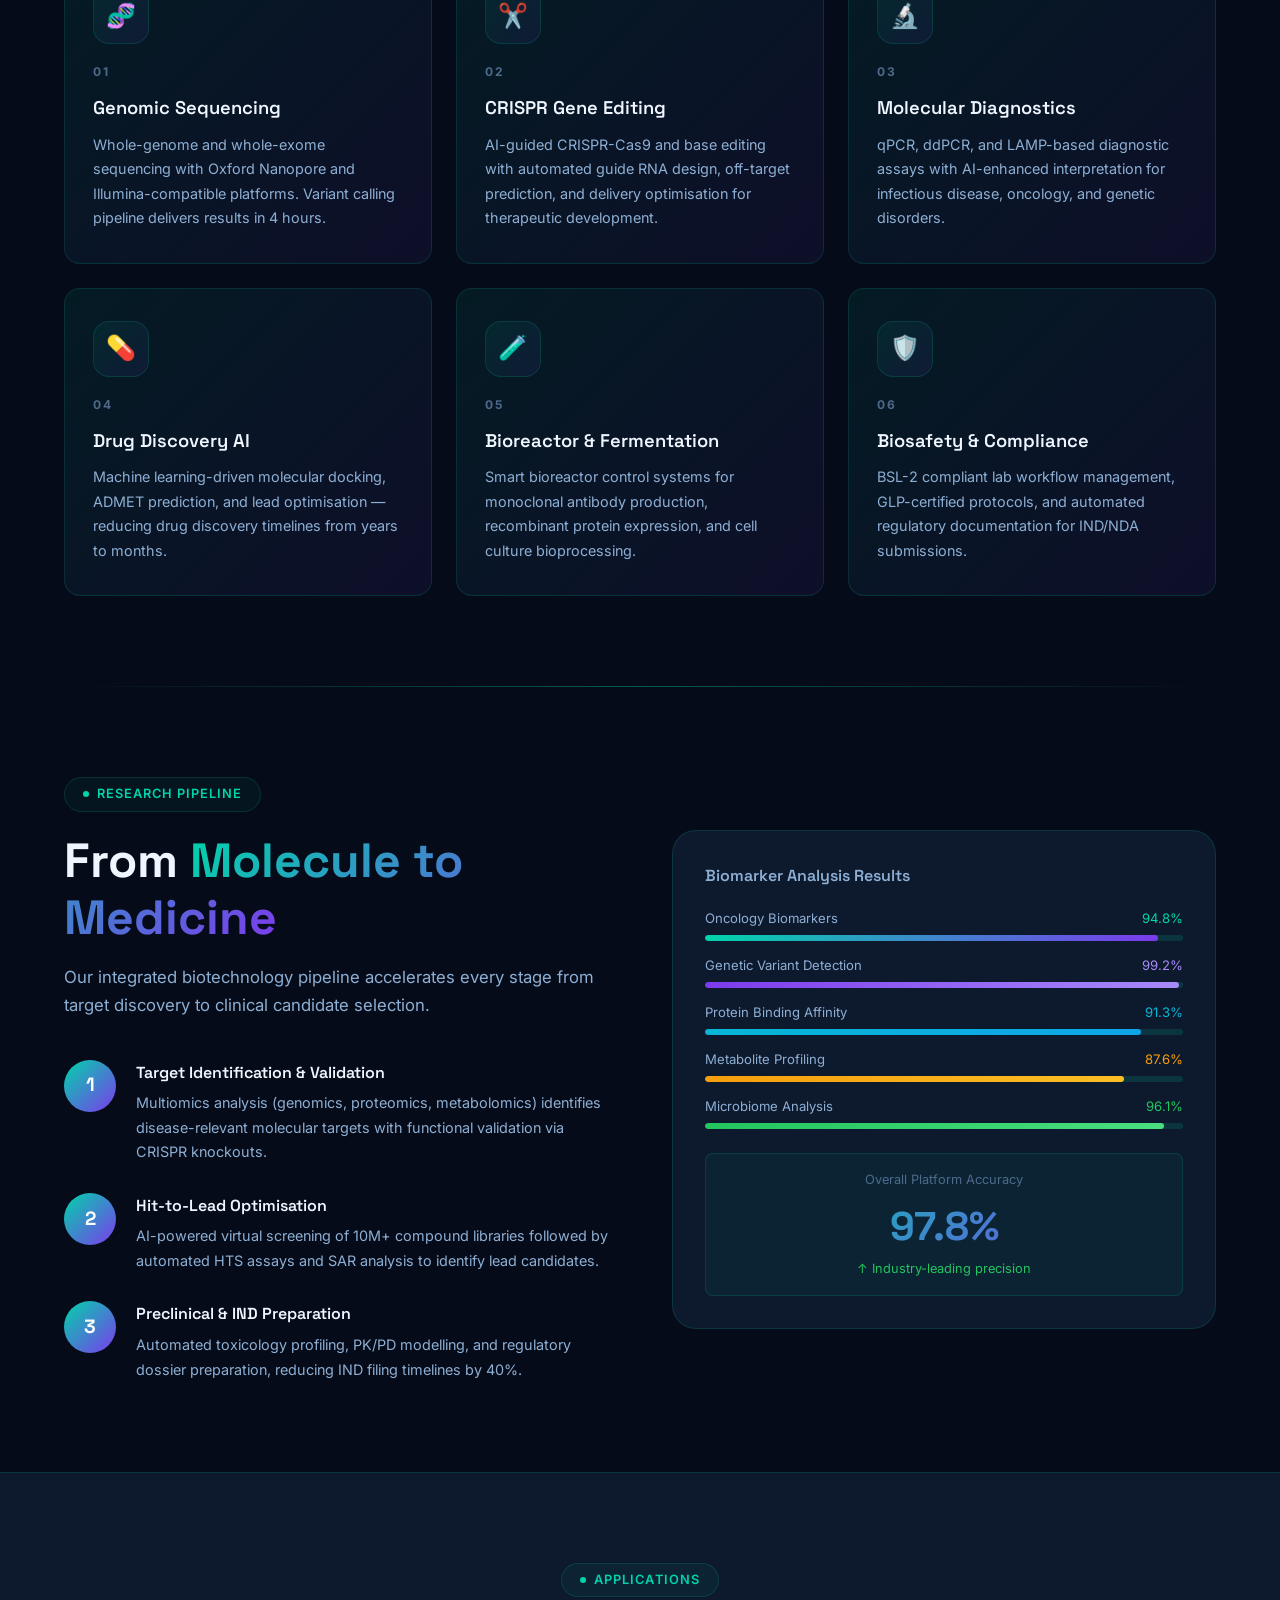
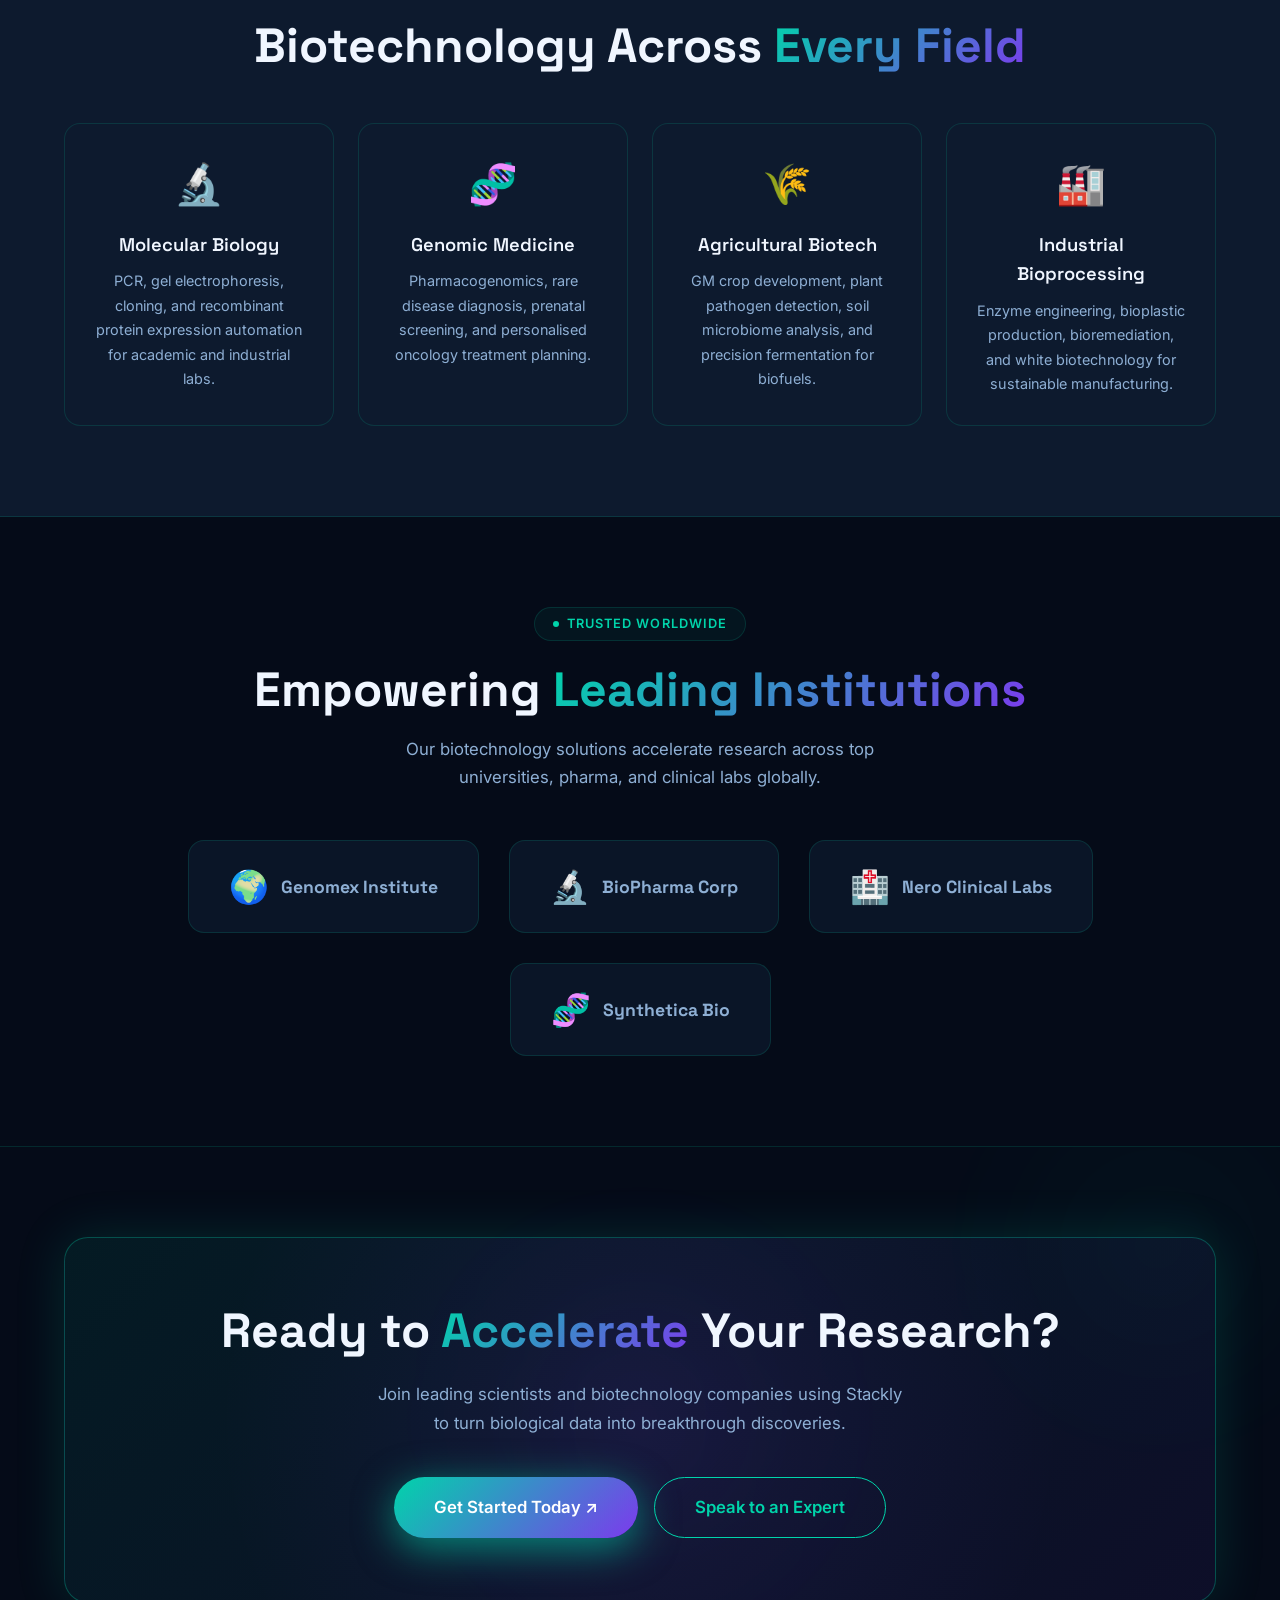
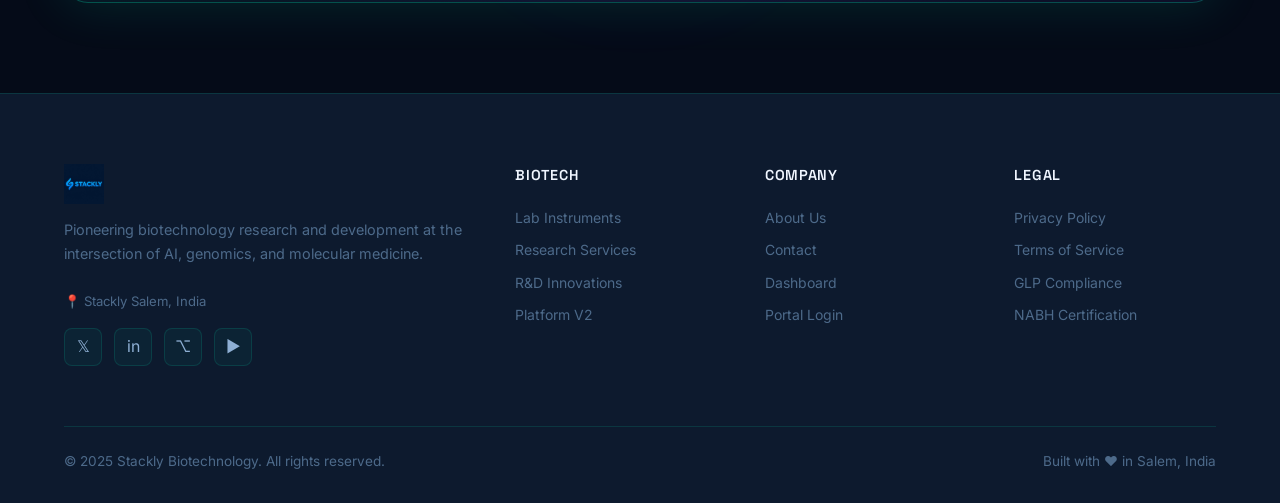
==== commit 21b9e29b: "Add files via upload" ====
--- a/index.html
+++ b/index.html
@@ -280,7 +280,50 @@
   </div>
 </section>
 
-
+<!-- GLOBAL PARTNERS -->
+<section class="section" style="background:var(--bg-dark); border-bottom:1px solid var(--border);">
+  <div class="container text-center reveal">
+    <div class="section-tag">Trusted Worldwide</div>
+    <h2 class="section-title">Empowering <span>Leading Institutions</span></h2>
+    <p class="section-subtitle">Our biotechnology solutions accelerate research across top universities, pharma, and clinical labs globally.</p>
+    
+    <div style="display:flex; flex-wrap:wrap; gap:30px; justify-content:center; margin-top:48px;">
+      <div style="background:var(--bg-glass); border:1px solid var(--border); padding:20px 40px; border-radius:var(--radius); display:flex; align-items:center; gap:12px; transition:var(--transition);" onmouseover="this.style.transform='translateY(-5px)'; this.style.borderColor='var(--primary)'" onmouseout="this.style.transform='translateY(0)'; this.style.borderColor='var(--border)'">
+        <span style="font-size:2rem;">🌍</span>
+        <span style="font-family:var(--font-heading); font-weight:700; font-size:1.1rem; color:var(--text-secondary);">Genomex Institute</span>
+      </div>
+      <div style="background:var(--bg-glass); border:1px solid var(--border); padding:20px 40px; border-radius:var(--radius); display:flex; align-items:center; gap:12px; transition:var(--transition);" onmouseover="this.style.transform='translateY(-5px)'; this.style.borderColor='var(--primary)'" onmouseout="this.style.transform='translateY(0)'; this.style.borderColor='var(--border)'">
+        <span style="font-size:2rem;">🔬</span>
+        <span style="font-family:var(--font-heading); font-weight:700; font-size:1.1rem; color:var(--text-secondary);">BioPharma Corp</span>
+      </div>
+      <div style="background:var(--bg-glass); border:1px solid var(--border); padding:20px 40px; border-radius:var(--radius); display:flex; align-items:center; gap:12px; transition:var(--transition);" onmouseover="this.style.transform='translateY(-5px)'; this.style.borderColor='var(--primary)'" onmouseout="this.style.transform='translateY(0)'; this.style.borderColor='var(--border)'">
+        <span style="font-size:2rem;">🏥</span>
+        <span style="font-family:var(--font-heading); font-weight:700; font-size:1.1rem; color:var(--text-secondary);">Nero Clinical Labs</span>
+      </div>
+      <div style="background:var(--bg-glass); border:1px solid var(--border); padding:20px 40px; border-radius:var(--radius); display:flex; align-items:center; gap:12px; transition:var(--transition);" onmouseover="this.style.transform='translateY(-5px)'; this.style.borderColor='var(--primary)'" onmouseout="this.style.transform='translateY(0)'; this.style.borderColor='var(--border)'">
+        <span style="font-size:2rem;">🧬</span>
+        <span style="font-family:var(--font-heading); font-weight:700; font-size:1.1rem; color:var(--text-secondary);">Synthetica Bio</span>
+      </div>
+    </div>
+  </div>
+</section>
+
+<!-- CTA SECTION -->
+<section class="section" style="position:relative; overflow:hidden;">
+  <div class="hero-orb hero-orb-2" style="top:50%; left:50%; transform:translate(-50%, -50%); opacity:0.6; pointer-events:none;"></div>
+  <div class="hero-orb hero-orb-1" style="bottom:-20%; right:-10%; transform:scale(0.8); opacity:0.4; pointer-events:none;"></div>
+  <div class="container reveal" style="position:relative; z-index:2;">
+    <div style="background:var(--gradient-card); border:1px solid rgba(0,212,170,0.3); border-radius:var(--radius-lg); padding:64px 40px; text-align:center; box-shadow:0 0 50px rgba(0,212,170,0.15); position:relative; overflow:hidden;">
+      <div style="position:absolute; inset:0; background:radial-gradient(circle at center, rgba(124,58,237,0.1) 0%, transparent 70%); pointer-events:none;"></div>
+      <h2 class="section-title" style="position:relative; z-index:3;">Ready to <span>Accelerate</span> Your Research?</h2>
+      <p class="section-subtitle" style="margin:20px auto 40px; position:relative; z-index:3;">Join leading scientists and biotechnology companies using Stackly to turn biological data into breakthrough discoveries.</p>
+      <div style="display:flex; gap:16px; justify-content:center; flex-wrap:wrap; position:relative; z-index:3;">
+        <a href="register.html" class="btn btn-primary btn-lg" style="box-shadow: 0 10px 40px rgba(0,212,170,0.6);">Get Started Today ↗</a>
+        <a href="contact.html" class="btn btn-outline btn-lg">Speak to an Expert</a>
+      </div>
+    </div>
+  </div>
+</section>
 
 <!-- FOOTER -->
 <footer>
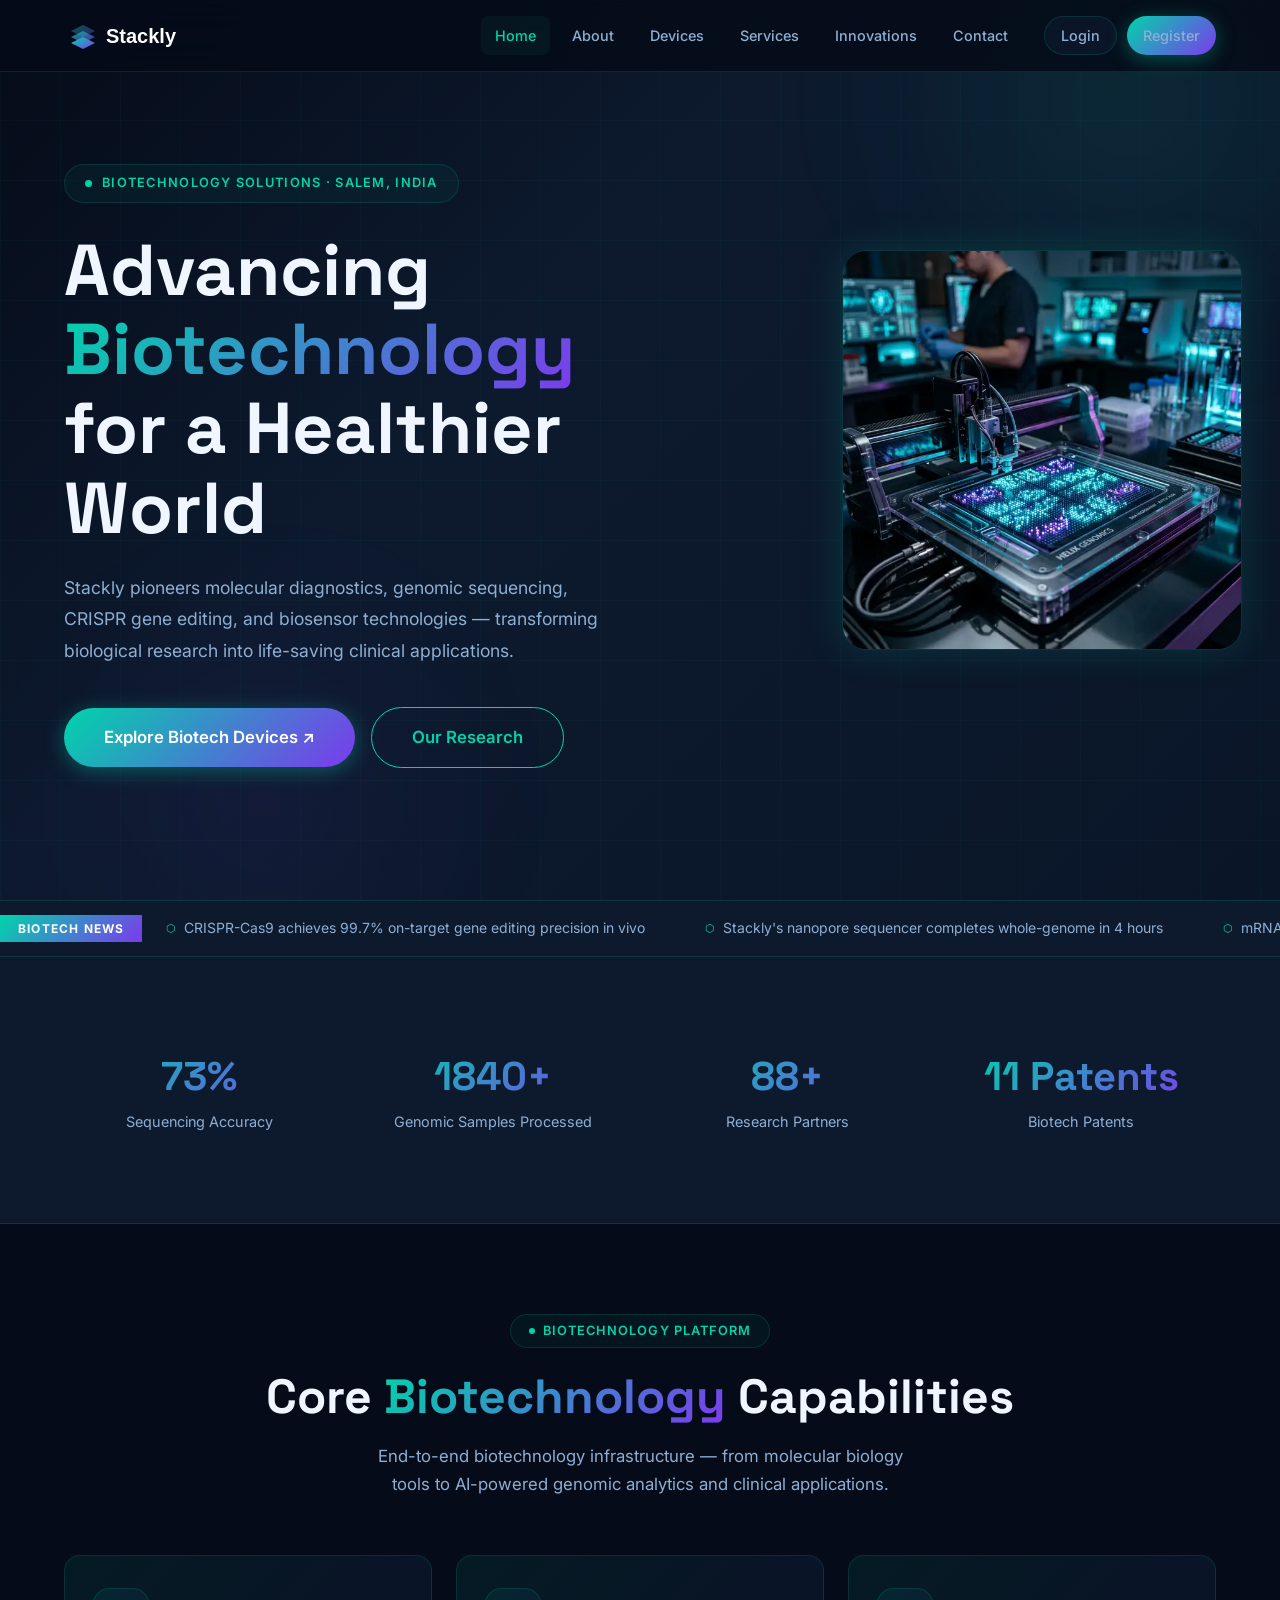
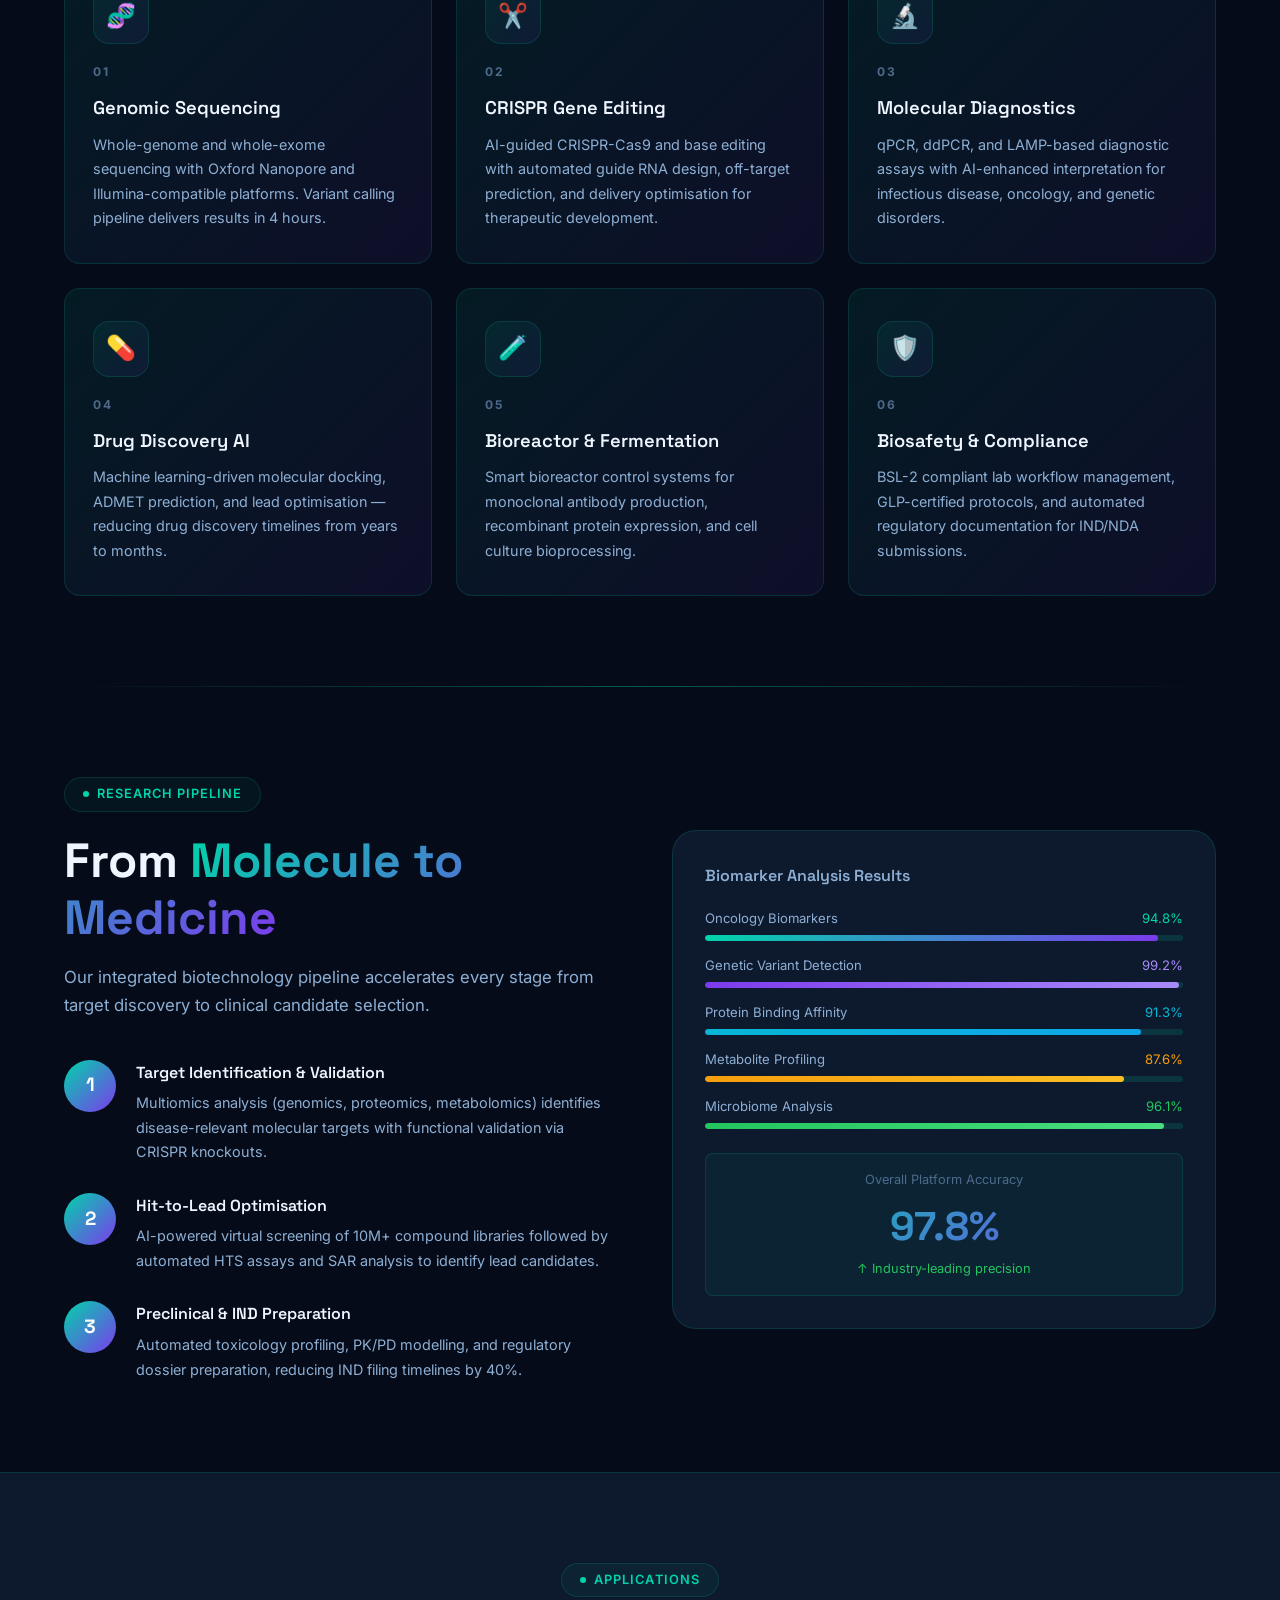
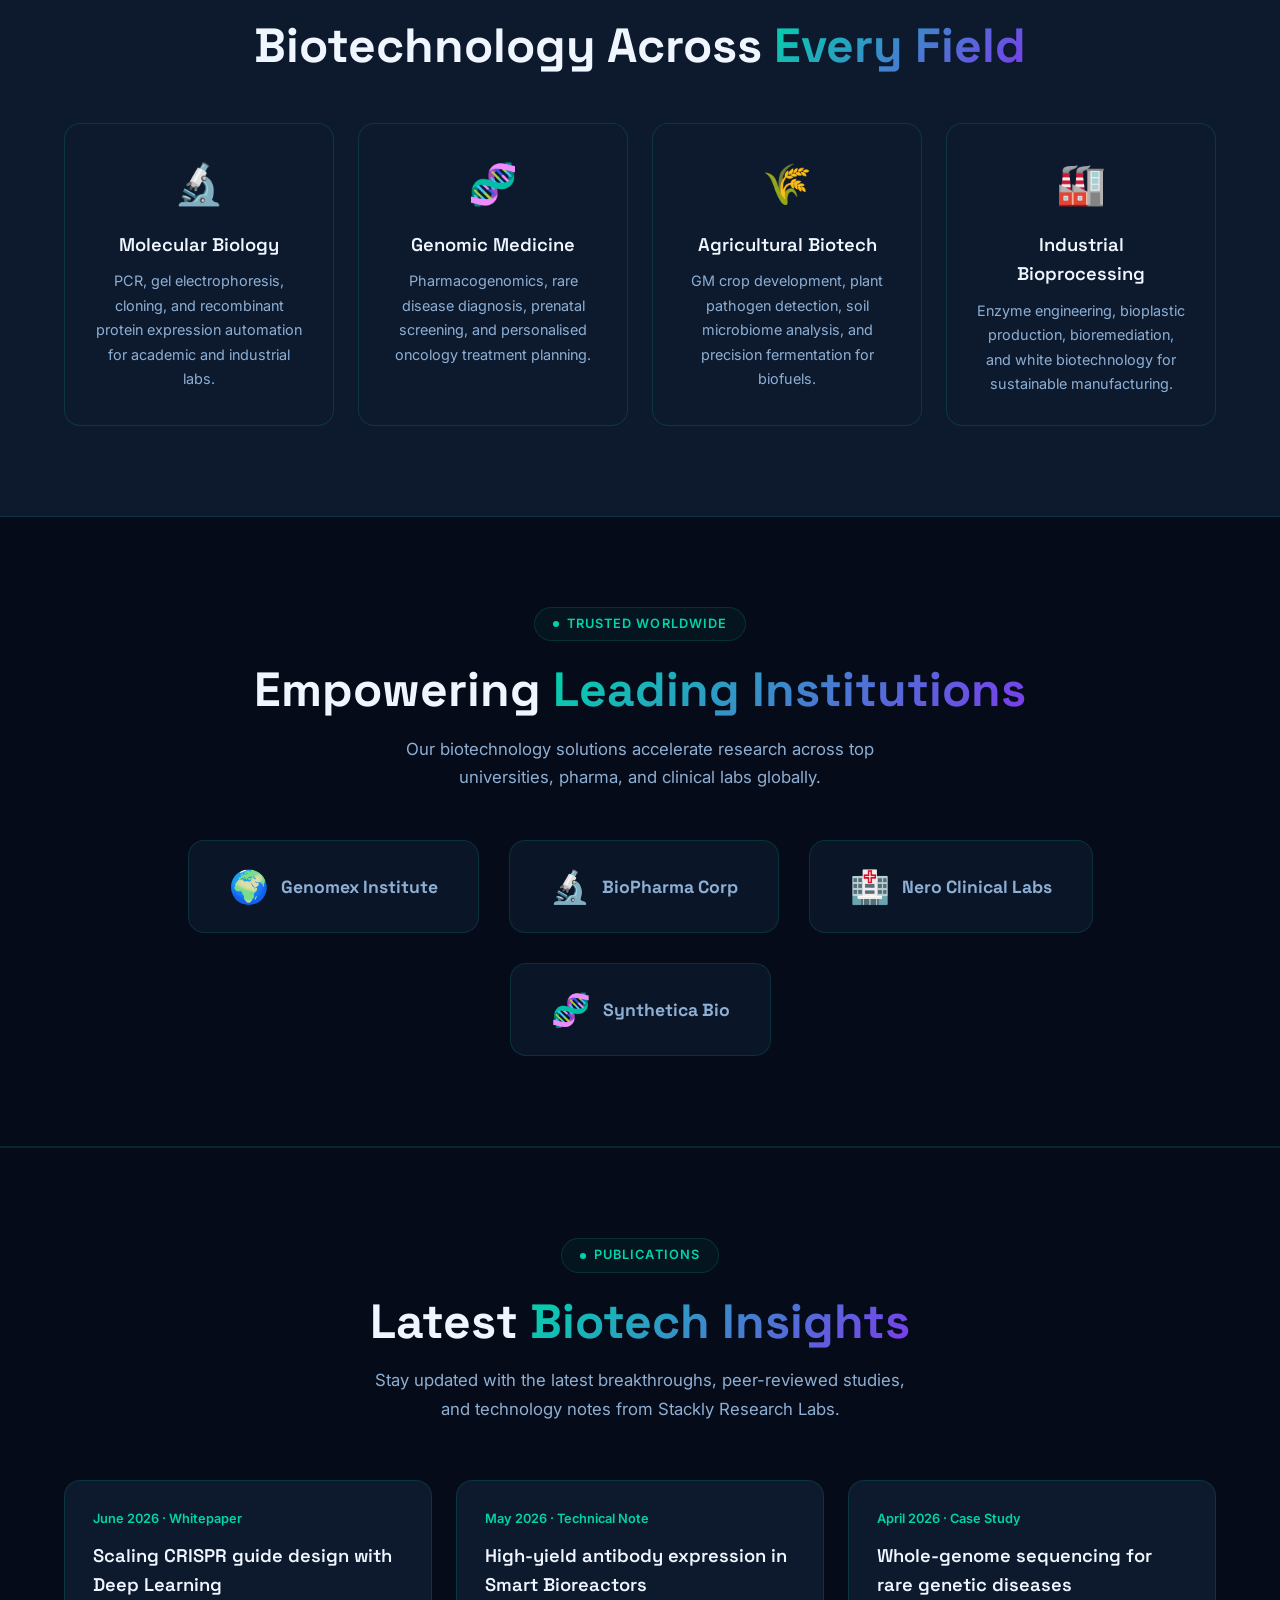
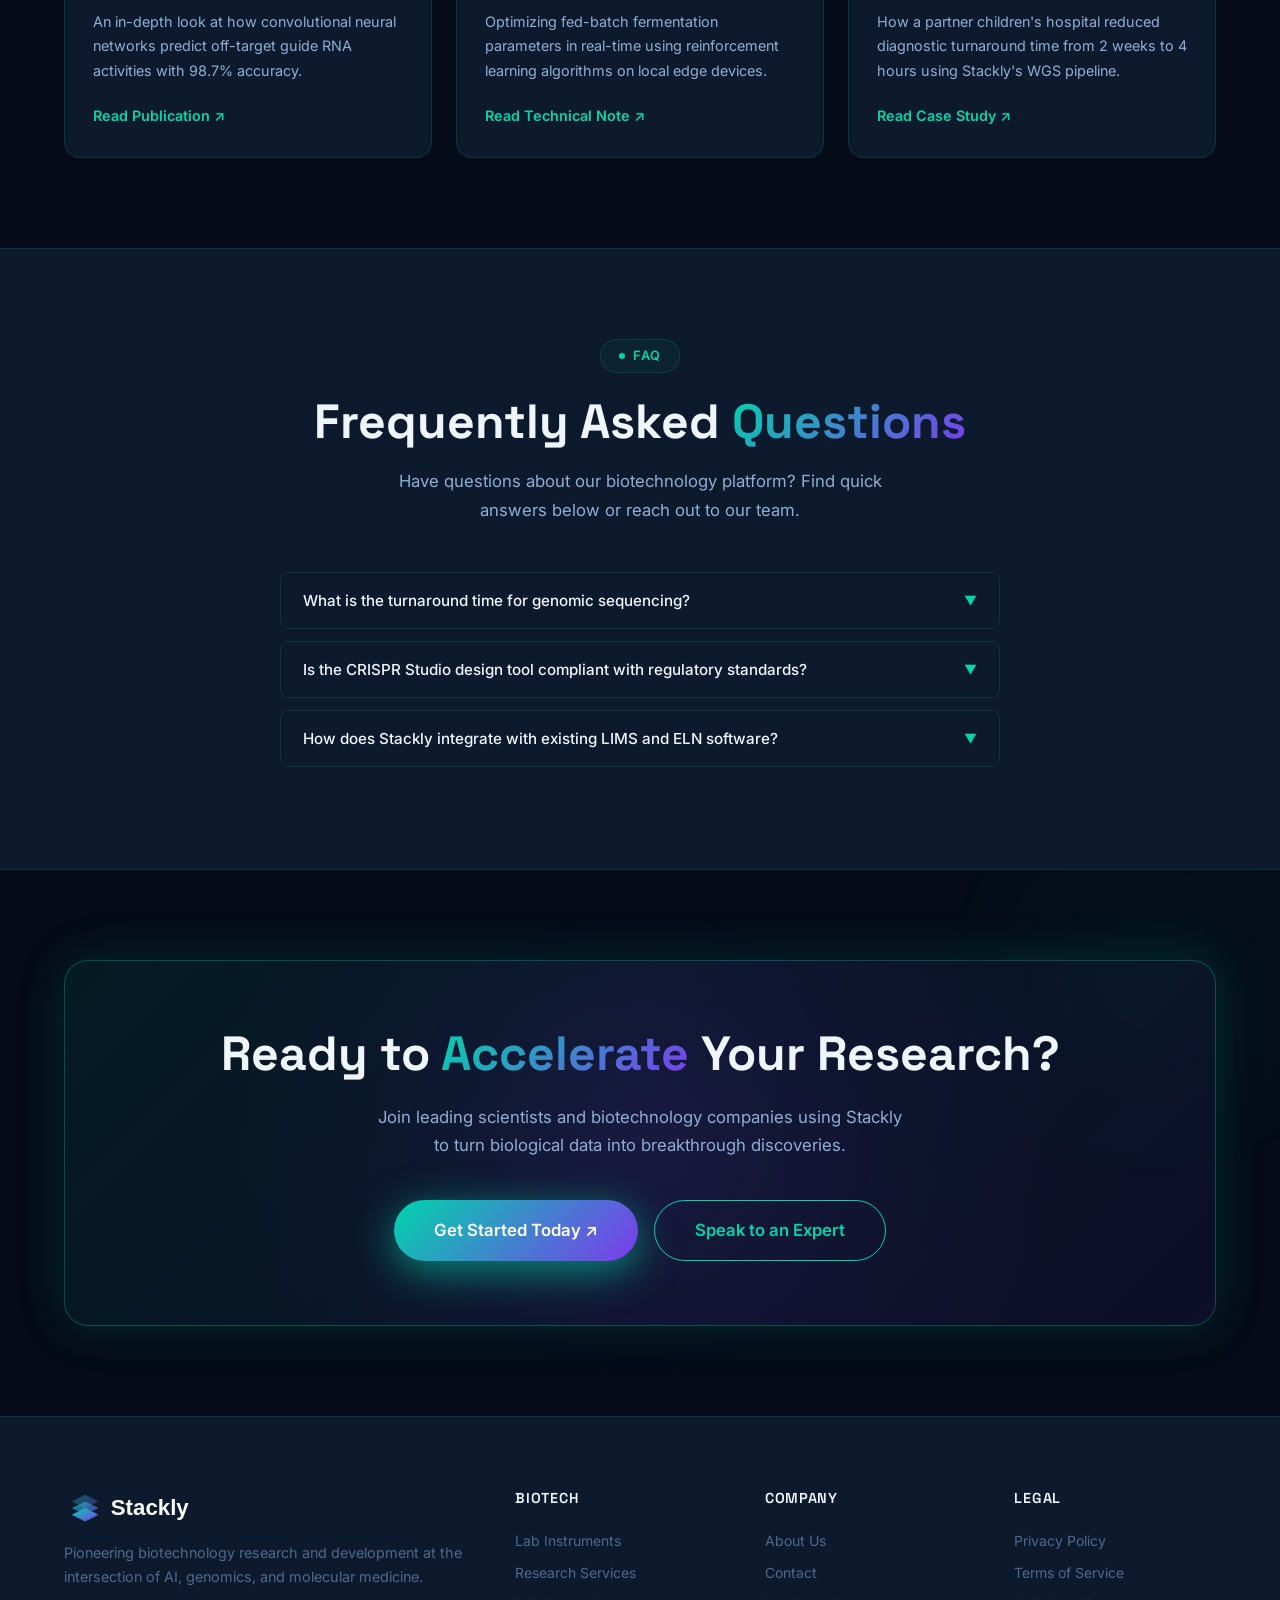
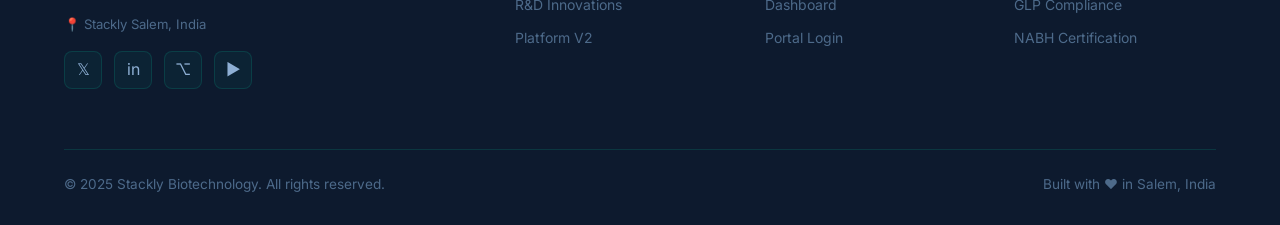
==== commit fea0cbc2: "Add files via upload" ====
--- a/index.html
+++ b/index.html
@@ -13,7 +13,7 @@
 <!-- Preloader -->
 <div id="preloader">
   <div class="preloader-inner">
-    <img src="logo.webp" alt="Stackly Logo" class="preloader-logo" style="height:48px; width:auto; margin:0 auto;">
+    <img src="logo.svg" alt="Stackly Logo" class="preloader-logo" style="height:48px; width:auto; margin:0 auto;">
     <div class="preloader-bar"><div class="preloader-bar-fill"></div></div>
   </div>
 </div>
@@ -21,7 +21,7 @@
 <!-- Navbar -->
 <nav class="navbar">
   <a href="index.html" class="navbar-brand">
-    <img src="logo.webp" alt="Stackly Logo" style="height:36px; width:auto;">
+    <img src="logo.svg" alt="Stackly Logo" style="height:36px; width:auto;">
   </a>
   <div class="navbar-links">
     <a href="index.html" class="active">Home</a>
@@ -308,6 +308,64 @@
   </div>
 </section>
 
+<!-- LATEST RESEARCH & INSIGHTS -->
+<section class="section" id="research-insights" style="background:var(--bg-dark); border-top:1px solid var(--border);">
+  <div class="container">
+    <div class="text-center reveal">
+      <div class="section-tag">Publications</div>
+      <h2 class="section-title">Latest <span>Biotech Insights</span></h2>
+      <p class="section-subtitle">Stay updated with the latest breakthroughs, peer-reviewed studies, and technology notes from Stackly Research Labs.</p>
+    </div>
+    
+    <div class="grid-3" style="margin-top:56px;">
+      <div class="card reveal">
+        <div style="font-size:0.8rem; color:var(--primary); margin-bottom:12px; font-weight:600;">June 2026 · Whitepaper</div>
+        <h3 class="card-title">Scaling CRISPR guide design with Deep Learning</h3>
+        <p class="card-text" style="margin-bottom:20px;">An in-depth look at how convolutional neural networks predict off-target guide RNA activities with 98.7% accuracy.</p>
+        <a href="innovations.html" style="color:var(--primary); font-size:0.9rem; font-weight:600; display:inline-flex; align-items:center; gap:6px;">Read Publication ↗</a>
+      </div>
+      <div class="card reveal reveal-delay-1">
+        <div style="font-size:0.8rem; color:var(--primary); margin-bottom:12px; font-weight:600;">May 2026 · Technical Note</div>
+        <h3 class="card-title">High-yield antibody expression in Smart Bioreactors</h3>
+        <p class="card-text" style="margin-bottom:20px;">Optimizing fed-batch fermentation parameters in real-time using reinforcement learning algorithms on local edge devices.</p>
+        <a href="innovations.html" style="color:var(--primary); font-size:0.9rem; font-weight:600; display:inline-flex; align-items:center; gap:6px;">Read Technical Note ↗</a>
+      </div>
+      <div class="card reveal reveal-delay-2">
+        <div style="font-size:0.8rem; color:var(--primary); margin-bottom:12px; font-weight:600;">April 2026 · Case Study</div>
+        <h3 class="card-title">Whole-genome sequencing for rare genetic diseases</h3>
+        <p class="card-text" style="margin-bottom:20px;">How a partner children's hospital reduced diagnostic turnaround time from 2 weeks to 4 hours using Stackly's WGS pipeline.</p>
+        <a href="innovations.html" style="color:var(--primary); font-size:0.9rem; font-weight:600; display:inline-flex; align-items:center; gap:6px;">Read Case Study ↗</a>
+      </div>
+    </div>
+  </div>
+</section>
+
+<!-- FAQ SECTION -->
+<section class="section" id="faq-section" style="background:var(--bg-card); border-top:1px solid var(--border); border-bottom:1px solid var(--border);">
+  <div class="container">
+    <div class="text-center reveal">
+      <div class="section-tag">FAQ</div>
+      <h2 class="section-title">Frequently Asked <span>Questions</span></h2>
+      <p class="section-subtitle">Have questions about our biotechnology platform? Find quick answers below or reach out to our team.</p>
+    </div>
+    
+    <div style="max-width:720px; margin:48px auto 0;">
+      <div class="accordion-item reveal">
+        <button class="accordion-header">What is the turnaround time for genomic sequencing? <span class="chevron">▼</span></button>
+        <div class="accordion-body">Stackly's automated variant calling and analysis pipeline delivers a complete whole-genome or exome report in under 4 hours from FASTQ upload, compared to standard 2-3 days pipelines.</div>
+      </div>
+      <div class="accordion-item reveal reveal-delay-1">
+        <button class="accordion-header">Is the CRISPR Studio design tool compliant with regulatory standards? <span class="chevron">▼</span></button>
+        <div class="accordion-body">Yes. Our CRISPR guide RNA design algorithms are fully documented and meet GLP (Good Laboratory Practice) guidelines. We generate automated audit-ready reports for FDA IND submissions.</div>
+      </div>
+      <div class="accordion-item reveal reveal-delay-2">
+        <button class="accordion-header">How does Stackly integrate with existing LIMS and ELN software? <span class="chevron">▼</span></button>
+        <div class="accordion-body">We provide standard REST APIs and webhook integrations that allow Stackly to connect directly with popular Laboratory Information Management Systems (LIMS) and Electronic Lab Notebooks (ELN) natively.</div>
+      </div>
+    </div>
+  </div>
+</section>
+
 <!-- CTA SECTION -->
 <section class="section" style="position:relative; overflow:hidden;">
   <div class="hero-orb hero-orb-2" style="top:50%; left:50%; transform:translate(-50%, -50%); opacity:0.6; pointer-events:none;"></div>
@@ -330,7 +388,7 @@
   <div class="container-wide">
     <div class="footer-grid">
       <div>
-        <img src="logo.webp" alt="Stackly" class="footer-brand" style="height:40px; width:auto; margin-bottom:14px;">
+        <img src="logo.svg" alt="Stackly" class="footer-brand" style="height:40px; width:auto; margin-bottom:14px;">
         <p class="footer-desc">Pioneering biotechnology research and development at the intersection of AI, genomics, and molecular medicine.</p>
         <p style="font-size:0.82rem;color:var(--text-muted);margin-bottom:16px;">📍 Stackly Salem, India</p>
         <div class="footer-socials">
